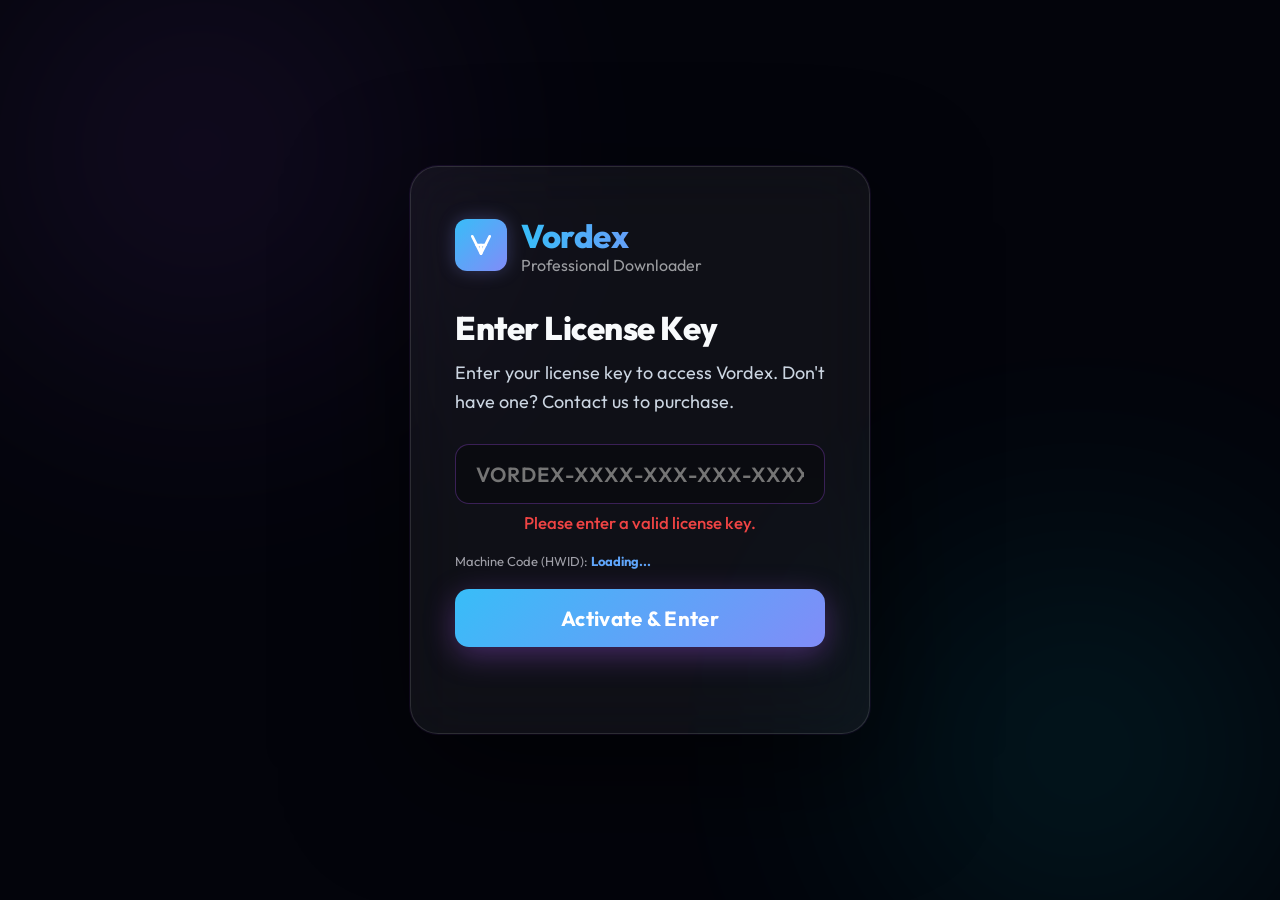
==== index.html @ fc2b82c4 "feat: NexLoad v4.5 Cloud Hosting, Telegram Bot & EXE Architecture" ====
<!DOCTYPE html>
<html lang="en">

<head>
  <meta charset="UTF-8" />
  <meta name="viewport" content="width=device-width, initial-scale=1.0" />
  <title>Vordex — High Quality Video Downloader</title>
  <meta name="description"
    content="Vordex: Professional video downloader. YouTube, TikTok, Facebook, Instagram, Pinterest and more." />
  <link rel="preconnect" href="https://fonts.googleapis.com" />
  <link rel="preconnect" href="https://fonts.googleapis.com" />
  <link rel="preconnect" href="https://fonts.gstatic.com" crossorigin />
  <link href="https://fonts.googleapis.com/css2?family=Kantumruy+Pro:wght@300;400;500;600;700&family=Outfit:wght@300;400;500;600;700;800;900&display=swap" rel="stylesheet" />
  <link rel="stylesheet" href="style.css" />
</head>

<body>
  <!-- ====== LICENSE LOGIN OVERLAY ====== -->
  <div id="loginOverlay" class="login-overlay">
    <div class="aurora-bg" style="position:fixed">
      <div class="aurora-blob aurora-blob-1"></div>
      <div class="aurora-blob aurora-blob-2"></div>
    </div>
    <div class="login-box">
      <div class="login-logo">
        <div class="brand-icon" style="width:52px;height:52px;font-size:1.4rem">
          <svg width="26" height="26" viewBox="0 0 24 24" fill="none" stroke="currentColor" stroke-width="2.5"
            stroke-linecap="round" stroke-linejoin="round">
            <polyline points="4 4 12 20 20 4" />
            <polyline points="12 20 12 12" />
            <line x1="8" y1="12" x2="16" y2="12" />
          </svg>
        </div>
        <div>
          <div class="brand-name" style="font-size:1.6rem">Vordex</div>
          <div style="font-size:0.78rem;opacity:.6;margin-top:-2px">Professional Downloader</div>
        </div>
      </div>
      <h2 class="login-title">Enter License Key</h2>
      <p class="login-sub">Enter your license key to access Vordex. Don't have one? Contact us to purchase.</p>
      <div class="login-input-wrap">
        <input type="text" id="licenseKeyInput" class="login-key-input"
          placeholder="VORDEX-XXXX-XXX-XXX-XXXX"
          maxlength="40"
          oninput="this.value = this.value.toUpperCase()" />
        <div class="login-error" id="loginError"></div>
      </div>
      
      <div style="margin-bottom: 20px; font-size: 13px; color: #a1a1aa;">
        Machine Code (HWID): <strong id="hwidDisplay" style="color: #60a5fa; user-select: text;">Loading...</strong>
      </div>
      
      <button class="login-btn" id="loginBtn" onclick="submitLicense()">Activate &amp; Enter</button>
      <div class="login-footer">
        <span id="loginStatus"></span>
      </div>
    </div>
  </div>

  <!-- ====== AUTO-DETECT URL BAR (floating) ====== -->
  <div class="autodetect-bar" id="autoDetectBar" style="display:none">
    <svg width="16" height="16" viewBox="0 0 24 24" fill="none" stroke="currentColor" stroke-width="2"
      stroke-linecap="round" stroke-linejoin="round">
      <path d="M10 13a5 5 0 0 0 7.54.54l3-3a5 5 0 0 0-7.07-7.07l-1.72 1.71" />
      <path d="M14 11a5 5 0 0 0-7.54-.54l-3 3a5 5 0 0 0 7.07 7.07l1.71-1.71" />
    </svg>
    <input type="text" id="autoDetectInput" class="autodetect-input"
      placeholder="Paste any URL here — auto-detects platform..."
      oninput="autoDetectPlatform(this.value)" />
    <button class="autodetect-go" id="autoDetectGo" onclick="goAutoDetect()">Go ➜</button>
  </div>

  <!-- ====== QUEUE PANEL ====== -->
  <div class="queue-panel" id="queuePanel">
    <div class="queue-panel-header">
      <span>⚡ Download Queue</span>
      <div style="display:flex;gap:8px;align-items:center">
        <span class="queue-badge" id="queueBadge">0</span>
        <button class="queue-close-btn" onclick="toggleQueuePanel()">✕</button>
      </div>
    </div>
    <div class="queue-list" id="queueList">
      <div class="queue-empty">No active downloads</div>
    </div>
  </div>

  <!-- Aurora Background -->
  <div class="aurora-bg">
    <div class="aurora-blob aurora-blob-1"></div>
    <div class="aurora-blob aurora-blob-2"></div>
    <div class="aurora-blob aurora-blob-3"></div>
    <div class="aurora-blob aurora-blob-4"></div>
  </div>

  <!-- Top Navbar -->
  <nav class="navbar" id="navbar">
    <div class="nav-brand">
      <div class="brand-icon">
        <svg width="22" height="22" viewBox="0 0 24 24" fill="none" stroke="currentColor" stroke-width="2.5"
          stroke-linecap="round" stroke-linejoin="round">
          <polyline points="4 4 12 20 20 4" />
          <polyline points="12 20 12 12" />
          <line x1="8" y1="12" x2="16" y2="12" />
        </svg>
      </div>
      <span class="brand-name">Vordex</span>
      <span class="brand-badge">v2.0</span>
    </div>

    <div class="nav-tabs" id="navTabs">
      <button class="nav-tab active" data-page="home" id="tab-home">
        <svg width="16" height="16" viewBox="0 0 24 24" fill="none" stroke="currentColor" stroke-width="2"
          stroke-linecap="round" stroke-linejoin="round">
          <path d="m3 9 9-7 9 7v11a2 2 0 0 1-2 2H5a2 2 0 0 1-2-2z" />
          <polyline points="9 22 9 12 15 12 15 22" />
        </svg>
        Home
      </button>
      <button class="nav-tab" data-page="youtube" id="tab-youtube">
        <svg width="16" height="16" viewBox="0 0 24 24" fill="none" stroke="currentColor" stroke-width="2"
          stroke-linecap="round" stroke-linejoin="round">
          <path
            d="M22.54 6.42a2.78 2.78 0 0 0-1.95-1.96C18.88 4 12 4 12 4s-6.88 0-8.59.46a2.78 2.78 0 0 0-1.95 1.96A29 29 0 0 0 1 12a29 29 0 0 0 .46 5.58A2.78 2.78 0 0 0 3.41 19.6C5.12 20 12 20 12 20s6.88 0 8.59-.46a2.78 2.78 0 0 0 1.95-1.95A29 29 0 0 0 23 12a29 29 0 0 0-.46-5.58z" />
          <polygon points="9.75 15.02 15.5 12 9.75 8.98 9.75 15.02" />
        </svg>
        YouTube
      </button>
      <button class="nav-tab" data-page="tiktok" id="tab-tiktok">
        <svg width="16" height="16" viewBox="0 0 24 24" fill="none" stroke="currentColor" stroke-width="2"
          stroke-linecap="round" stroke-linejoin="round">
          <path d="M9 12a4 4 0 1 0 4 4V4a5 5 0 0 0 5 5" />
        </svg>
        TikTok
      </button>
      <button class="nav-tab" data-page="facebook" id="tab-facebook">
        <svg width="16" height="16" viewBox="0 0 24 24" fill="none" stroke="currentColor" stroke-width="2"
          stroke-linecap="round" stroke-linejoin="round">
          <path d="M18 2h-3a5 5 0 0 0-5 5v3H7v4h3v8h4v-8h3l1-4h-4V7a1 1 0 0 1 1-1h3z" />
        </svg>
        Facebook
      </button>
      <button class="nav-tab" data-page="instagram" id="tab-instagram">
        <svg width="16" height="16" viewBox="0 0 24 24" fill="none" stroke="currentColor" stroke-width="2"
          stroke-linecap="round" stroke-linejoin="round">
          <rect x="2" y="2" width="20" height="20" rx="5" ry="5" />
          <path d="M16 11.37A4 4 0 1 1 12.63 8 4 4 0 0 1 16 11.37z" />
          <line x1="17.5" y1="6.5" x2="17.51" y2="6.5" />
        </svg>
        Instagram
      </button>
      <button class="nav-tab" data-page="pinterest" id="tab-pinterest">
        <svg width="16" height="16" viewBox="0 0 24 24" fill="none" stroke="currentColor" stroke-width="2"
          stroke-linecap="round" stroke-linejoin="round">
          <path
            d="M12 2C6.477 2 2 6.477 2 12c0 4.236 2.636 7.855 6.356 9.312-.088-.791-.167-2.005.035-2.868.181-.78 1.172-4.97 1.172-4.97s-.299-.598-.299-1.482c0-1.388.806-2.428 1.808-2.428.852 0 1.265.64 1.265 1.408 0 .858-.546 2.14-.828 3.33-.236.995.499 1.806 1.476 1.806 1.772 0 3.137-1.868 3.137-4.565 0-2.387-1.715-4.057-4.163-4.057-2.838 0-4.501 2.128-4.501 4.33 0 .857.33 1.776.742 2.279a.3.3 0 0 1 .069.285c-.076.314-.244.995-.277 1.134-.044.183-.145.222-.334.134-1.249-.581-2.03-2.407-2.03-3.874 0-3.154 2.292-6.052 6.608-6.052 3.469 0 6.165 2.473 6.165 5.776 0 3.447-2.173 6.22-5.19 6.22-1.013 0-1.967-.527-2.292-1.148l-.623 2.378c-.226.869-.835 1.958-1.244 2.621.937.29 1.931.446 2.962.446C17.523 22 22 17.523 22 12S17.523 2 12 2z" />
        </svg>
        Pinterest
      </button>
      <button class="nav-tab" data-page="pexels" id="tab-pexels">
        <svg width="16" height="16" viewBox="0 0 24 24" fill="none" stroke="currentColor" stroke-width="2"
          stroke-linecap="round" stroke-linejoin="round">
          <circle cx="12" cy="12" r="10" />
          <path d="M12 2a14.5 14.5 0 0 0 0 20 14.5 14.5 0 0 0 0-20" />
          <path d="M2 12h20" />
        </svg>
        Pexels
      </button>
      <button class="nav-tab" data-page="stats" id="tab-stats">
        <svg width="16" height="16" viewBox="0 0 24 24" fill="none" stroke="currentColor" stroke-width="2"
          stroke-linecap="round" stroke-linejoin="round">
          <line x1="18" y1="20" x2="18" y2="10"/>
          <line x1="12" y1="20" x2="12" y2="4"/>
          <line x1="6" y1="20" x2="6" y2="14"/>
          <line x1="2" y1="20" x2="22" y2="20"/>
        </svg>
        Stats
      </button>
      <button class="nav-tab" data-page="settings" id="tab-settings">
        <svg width="16" height="16" viewBox="0 0 24 24" fill="none" stroke="currentColor" stroke-width="2"
          stroke-linecap="round" stroke-linejoin="round">
          <circle cx="12" cy="12" r="3" />
          <path
            d="M19.4 15a1.65 1.65 0 0 0 .33 1.82l.06.06a2 2 0 0 1-2.83 2.83l-.06-.06a1.65 1.65 0 0 0-1.82-.33 1.65 1.65 0 0 0-1 1.51V21a2 2 0 0 1-4 0v-.09A1.65 1.65 0 0 0 9 19.4a1.65 1.65 0 0 0-1.82.33l-.06.06a2 2 0 0 1-2.83-2.83l.06-.06A1.65 1.65 0 0 0 4.68 15a1.65 1.65 0 0 0-1.51-1H3a2 2 0 0 1 0-4h.09A1.65 1.65 0 0 0 4.6 9a1.65 1.65 0 0 0-.33-1.82l-.06-.06a2 2 0 0 1 2.83-2.83l.06.06A1.65 1.65 0 0 0 9 4.68a1.65 1.65 0 0 0 1-1.51V3a2 2 0 0 1 4 0v.09a1.65 1.65 0 0 0 1 1.51 1.65 1.65 0 0 0 1.82-.33l.06-.06a2 2 0 0 1 2.83 2.83l-.06.06A1.65 1.65 0 0 0 19.4 9a1.65 1.65 0 0 0 1.51 1H21a2 2 0 0 1 0 4h-.09a1.65 1.65 0 0 0-1.51 1z" />
        </svg>
        Settings
      </button>
      <button class="nav-tab" onclick="window.open('http://127.0.0.1:5050', '_blank')" title="Open Admin Panel">
        <svg width="16" height="16" viewBox="0 0 24 24" fill="none" stroke="currentColor" stroke-width="2"
          stroke-linecap="round" stroke-linejoin="round">
          <rect x="3" y="11" width="18" height="11" rx="2" ry="2" />
          <path d="M7 11V7a5 5 0 0 1 10 0v4" />
        </svg>
        Admin Panel
      </button>
    </div>


    <div class="nav-right">
      <button class="theme-toggle-btn" id="themeToggleBtn" onclick="toggleTheme()" title="Toggle theme">
        <span id="themeIcon">☀️</span>
      </button>
      <span class="server-badge server-offline" id="serverBadge">⚠️ Server Offline</span>
      <div class="history-btn" id="historyBtn" title="Download History">
        <svg width="18" height="18" viewBox="0 0 24 24" fill="none" stroke="currentColor" stroke-width="2"
          stroke-linecap="round" stroke-linejoin="round">
          <polyline points="1 4 1 10 7 10" />
          <path d="M3.51 15a9 9 0 1 0 .49-4.95" />
        </svg>
        <span class="history-count" id="historyCount">0</span>
      </div>
      <div class="queue-btn" id="queueToggleBtn" onclick="toggleQueuePanel()" title="Download Queue">
        <svg width="18" height="18" viewBox="0 0 24 24" fill="none" stroke="currentColor" stroke-width="2"
          stroke-linecap="round" stroke-linejoin="round">
          <line x1="8" y1="6" x2="21" y2="6"/>
          <line x1="8" y1="12" x2="21" y2="12"/>
          <line x1="8" y1="18" x2="21" y2="18"/>
          <line x1="3" y1="6" x2="3.01" y2="6"/>
          <line x1="3" y1="12" x2="3.01" y2="12"/>
          <line x1="3" y1="18" x2="3.01" y2="18"/>
        </svg>
        <span class="queue-count" id="navQueueBadge">0</span>
      </div>
    </div>
  </nav>

  <!-- Main Content -->
  <main class="main-content">

    <!-- =================== HOME PAGE =================== -->
    <section class="page active" id="page-home">
      <div class="page-header">
        <div class="page-title-group">
          <h1 class="hero-title">
            Download Anything,<br />
            <span class="gradient-text">Anywhere.</span>
          </h1>
          <p class="hero-subtitle">Ultra HD quality, lightning fast. Choose your platform and paste the link.</p>
        </div>
        <div class="hero-badge-row">
          <span class="hero-badge">⚡ Up to 8K UHD</span>
          <span class="hero-badge">🎵 Audio Extract</span>
          <span class="hero-badge">🚀 Fast Download</span>
          <span class="hero-badge">🔒 No Watermark</span>
        </div>
      </div>

      <div class="platform-grid" id="platformGrid">
        <div class="platform-card" data-target="youtube">
          <div class="platform-card-glow yt-glow"></div>
          <div class="platform-card-icon yt-icon">
            <svg width="36" height="36" viewBox="0 0 24 24" fill="none" stroke="currentColor" stroke-width="1.8"
              stroke-linecap="round" stroke-linejoin="round">
              <path
                d="M22.54 6.42a2.78 2.78 0 0 0-1.95-1.96C18.88 4 12 4 12 4s-6.88 0-8.59.46a2.78 2.78 0 0 0-1.95 1.96A29 29 0 0 0 1 12a29 29 0 0 0 .46 5.58A2.78 2.78 0 0 0 3.41 19.6C5.12 20 12 20 12 20s6.88 0 8.59-.46a2.78 2.78 0 0 0 1.95-1.95A29 29 0 0 0 23 12a29 29 0 0 0-.46-5.58z" />
              <polygon points="9.75 15.02 15.5 12 9.75 8.98 9.75 15.02" />
            </svg>
          </div>
          <div class="platform-card-info">
            <h3>YouTube</h3>
            <p>4K UHD · 1080p · MP3</p>
          </div>
          <div class="platform-card-arrow">
            <svg width="18" height="18" viewBox="0 0 24 24" fill="none" stroke="currentColor" stroke-width="2.5"
              stroke-linecap="round" stroke-linejoin="round">
              <line x1="5" y1="12" x2="19" y2="12" />
              <polyline points="12 5 19 12 12 19" />
            </svg>
          </div>
        </div>

        <div class="platform-card" data-target="tiktok">
          <div class="platform-card-glow tt-glow"></div>
          <div class="platform-card-icon tt-icon">
            <svg width="36" height="36" viewBox="0 0 24 24" fill="none" stroke="currentColor" stroke-width="1.8"
              stroke-linecap="round" stroke-linejoin="round">
              <path d="M9 12a4 4 0 1 0 4 4V4a5 5 0 0 0 5 5" />
            </svg>
          </div>
          <div class="platform-card-info">
            <h3>TikTok</h3>
            <p>No Watermark · Audio</p>
          </div>
          <div class="platform-card-arrow">
            <svg width="18" height="18" viewBox="0 0 24 24" fill="none" stroke="currentColor" stroke-width="2.5"
              stroke-linecap="round" stroke-linejoin="round">
              <line x1="5" y1="12" x2="19" y2="12" />
              <polyline points="12 5 19 12 12 19" />
            </svg>
          </div>
        </div>

        <div class="platform-card" data-target="facebook">
          <div class="platform-card-glow fb-glow"></div>
          <div class="platform-card-icon fb-icon">
            <svg width="36" height="36" viewBox="0 0 24 24" fill="none" stroke="currentColor" stroke-width="1.8"
              stroke-linecap="round" stroke-linejoin="round">
              <path d="M18 2h-3a5 5 0 0 0-5 5v3H7v4h3v8h4v-8h3l1-4h-4V7a1 1 0 0 1 1-1h3z" />
            </svg>
          </div>
          <div class="platform-card-info">
            <h3>Facebook</h3>
            <p>HD · SD · Reels</p>
          </div>
          <div class="platform-card-arrow">
            <svg width="18" height="18" viewBox="0 0 24 24" fill="none" stroke="currentColor" stroke-width="2.5"
              stroke-linecap="round" stroke-linejoin="round">
              <line x1="5" y1="12" x2="19" y2="12" />
              <polyline points="12 5 19 12 12 19" />
            </svg>
          </div>
        </div>

        <div class="platform-card" data-target="instagram">
          <div class="platform-card-glow ig-glow"></div>
          <div class="platform-card-icon ig-icon">
            <svg width="36" height="36" viewBox="0 0 24 24" fill="none" stroke="currentColor" stroke-width="1.8"
              stroke-linecap="round" stroke-linejoin="round">
              <rect x="2" y="2" width="20" height="20" rx="5" ry="5" />
              <path d="M16 11.37A4 4 0 1 1 12.63 8 4 4 0 0 1 16 11.37z" />
              <line x1="17.5" y1="6.5" x2="17.51" y2="6.5" />
            </svg>
          </div>
          <div class="platform-card-info">
            <h3>Instagram</h3>
            <p>Reels · Stories · Posts</p>
          </div>
          <div class="platform-card-arrow">
            <svg width="18" height="18" viewBox="0 0 24 24" fill="none" stroke="currentColor" stroke-width="2.5"
              stroke-linecap="round" stroke-linejoin="round">
              <line x1="5" y1="12" x2="19" y2="12" />
              <polyline points="12 5 19 12 12 19" />
            </svg>
          </div>
        </div>

        <div class="platform-card" data-target="pinterest">
          <div class="platform-card-glow pi-glow"></div>
          <div class="platform-card-icon pi-icon">
            <svg width="36" height="36" viewBox="0 0 24 24" fill="none" stroke="currentColor" stroke-width="1.8"
              stroke-linecap="round" stroke-linejoin="round">
              <path
                d="M12 2C6.477 2 2 6.477 2 12c0 4.236 2.636 7.855 6.356 9.312-.088-.791-.167-2.005.035-2.868.181-.78 1.172-4.97 1.172-4.97s-.299-.598-.299-1.482c0-1.388.806-2.428 1.808-2.428.852 0 1.265.64 1.265 1.408 0 .858-.546 2.14-.828 3.33-.236.995.499 1.806 1.476 1.806 1.772 0 3.137-1.868 3.137-4.565 0-2.387-1.715-4.057-4.163-4.057-2.838 0-4.501 2.128-4.501 4.33 0 .857.33 1.776.742 2.279a.3.3 0 0 1 .069.285c-.076.314-.244.995-.277 1.134-.044.183-.145.222-.334.134-1.249-.581-2.03-2.407-2.03-3.874 0-3.154 2.292-6.052 6.608-6.052 3.469 0 6.165 2.473 6.165 5.776 0 3.447-2.173 6.22-5.19 6.22-1.013 0-1.967-.527-2.292-1.148l-.623 2.378c-.226.869-.835 1.958-1.244 2.621.937.29 1.931.446 2.962.446C17.523 22 22 17.523 22 12S17.523 2 12 2z" />
            </svg>
          </div>
          <div class="platform-card-info">
            <h3>Pinterest</h3>
            <p>Images · Videos · Boards</p>
          </div>
          <div class="platform-card-arrow">
            <svg width="18" height="18" viewBox="0 0 24 24" fill="none" stroke="currentColor" stroke-width="2.5"
              stroke-linecap="round" stroke-linejoin="round">
              <line x1="5" y1="12" x2="19" y2="12" />
              <polyline points="12 5 19 12 12 19" />
            </svg>
          </div>
        </div>

        <div class="platform-card" data-target="pexels">
          <div class="platform-card-glow px-glow" style="background: radial-gradient(circle at center, rgba(5,160,129,0.3) 0%, transparent 70%);"></div>
          <div class="platform-card-icon px-icon" style="background:rgba(5, 160, 129, 0.1); border-color:#05a081; color:#05a081;">
            <svg width="36" height="36" viewBox="0 0 24 24" fill="none" stroke="currentColor" stroke-width="1.8" stroke-linecap="round" stroke-linejoin="round"><path d="M21 16V8a2 2 0 0 0-1-1.73l-7-4a2 2 0 0 0-2 0l-7 4A2 2 0 0 0 3 8v8a2 2 0 0 0 1 1.73l7 4a2 2 0 0 0 2 0l7-4A2 2 0 0 0 21 16z"></path><circle cx="12" cy="12" r="4"></circle></svg>
          </div>
          <div class="platform-card-info">
            <h3>Pexels</h3>
            <p>100% Original Photos</p>
          </div>
          <div class="platform-card-arrow">
            <svg width="18" height="18" viewBox="0 0 24 24" fill="none" stroke="currentColor" stroke-width="2.5" stroke-linecap="round" stroke-linejoin="round"><line x1="5" y1="12" x2="19" y2="12" /><polyline points="12 5 19 12 12 19" /></svg>
          </div>
        </div>

        <div class="platform-card card-twitter" data-target="universal">
          <div class="platform-card-glow tw-glow"></div>
          <div class="platform-card-icon tw-icon">
            <svg width="36" height="36" viewBox="0 0 24 24" fill="none" stroke="currentColor" stroke-width="1.8"
              stroke-linecap="round" stroke-linejoin="round">
              <path d="M4 4l16 16M4 20L20 4" />
            </svg>
          </div>
          <div class="platform-card-info">
            <h3>Twitter / X</h3>
            <p>Videos · GIFs</p>
          </div>
          <div class="platform-card-arrow">
            <svg width="18" height="18" viewBox="0 0 24 24" fill="none" stroke="currentColor" stroke-width="2.5"
              stroke-linecap="round" stroke-linejoin="round">
              <line x1="5" y1="12" x2="19" y2="12" />
              <polyline points="12 5 19 12 12 19" />
            </svg>
          </div>
        </div>

        <!-- Universal / Any Website -->
        <div class="platform-card" data-target="universal" style="border-color:rgba(168,85,247,0.25)">
          <div class="platform-card-glow"
            style="background:radial-gradient(circle,rgba(168,85,247,0.18) 0%,transparent 70%)"></div>
          <div class="platform-card-icon" style="background:rgba(168,85,247,0.15);border-color:rgba(168,85,247,0.3)">
            <svg width="36" height="36" viewBox="0 0 24 24" fill="none" stroke="#a855f7" stroke-width="1.8"
              stroke-linecap="round" stroke-linejoin="round">
              <circle cx="12" cy="12" r="10" />
              <line x1="2" y1="12" x2="22" y2="12" />
              <path d="M12 2a15.3 15.3 0 0 1 4 10 15.3 15.3 0 0 1-4 10 15.3 15.3 0 0 1-4-10 15.3 15.3 0 0 1 4-10z" />
            </svg>
          </div>
          <div class="platform-card-info">
            <h3>Universal 🌐</h3>
            <p>Any Site · 1000+ Platforms</p>
          </div>
          <div class="platform-card-arrow">
            <svg width="18" height="18" viewBox="0 0 24 24" fill="none" stroke="currentColor" stroke-width="2.5"
              stroke-linecap="round" stroke-linejoin="round">
              <line x1="5" y1="12" x2="19" y2="12" />
              <polyline points="12 5 19 12 12 19" />
            </svg>
          </div>
        </div>
      </div>

      <!-- Recent Downloads -->
      <div class="recent-section">
        <div class="section-header">
          <h2 class="section-title">Recent Downloads</h2>
          <button class="clear-btn" id="clearHistoryBtn">Clear All</button>
        </div>
        <div class="recent-list" id="recentList">
          <div class="empty-state" id="emptyHistory">
            <div class="empty-icon">
              <svg width="40" height="40" viewBox="0 0 24 24" fill="none" stroke="currentColor" stroke-width="1.5"
                stroke-linecap="round" stroke-linejoin="round">
                <path d="M14 2H6a2 2 0 0 0-2 2v16a2 2 0 0 0 2 2h12a2 2 0 0 0 2-2V8z" />
                <polyline points="14 2 14 8 20 8" />
                <line x1="16" y1="13" x2="8" y2="13" />
                <line x1="16" y1="17" x2="8" y2="17" />
                <polyline points="10 9 9 9 8 9" />
              </svg>
            </div>
            <p>No downloads yet. Start by choosing a platform above.</p>
          </div>
        </div>
      </div>
    </section>

    <!-- =================== YOUTUBE PAGE =================== -->
    <section class="page" id="page-youtube">
      <div class="downloader-page">
        <div class="page-platform-header yt-header">
          <div class="platform-header-icon yt-icon">
            <svg width="28" height="28" viewBox="0 0 24 24" fill="none" stroke="currentColor" stroke-width="2"
              stroke-linecap="round" stroke-linejoin="round">
              <path
                d="M22.54 6.42a2.78 2.78 0 0 0-1.95-1.96C18.88 4 12 4 12 4s-6.88 0-8.59.46a2.78 2.78 0 0 0-1.95 1.96A29 29 0 0 0 1 12a29 29 0 0 0 .46 5.58A2.78 2.78 0 0 0 3.41 19.6C5.12 20 12 20 12 20s6.88 0 8.59-.46a2.78 2.78 0 0 0 1.95-1.95A29 29 0 0 0 23 12a29 29 0 0 0-.46-5.58z" />
              <polygon points="9.75 15.02 15.5 12 9.75 8.98 9.75 15.02" />
            </svg>
          </div>
          <div>
            <h2 class="platform-page-title">YouTube Downloader</h2>
            <p class="platform-page-sub">Download videos up to 8K UHD or extract audio</p>
          </div>
        </div>

        <div class="url-input-card">
          <label class="input-label">Video URL</label>
          <div class="url-input-row">
            <div class="url-input-wrap">
              <span class="url-prefix-icon">
                <svg width="18" height="18" viewBox="0 0 24 24" fill="none" stroke="currentColor" stroke-width="2"
                  stroke-linecap="round" stroke-linejoin="round">
                  <path d="M10 13a5 5 0 0 0 7.54.54l3-3a5 5 0 0 0-7.07-7.07l-1.72 1.71" />
                  <path d="M14 11a5 5 0 0 0-7.54-.54l-3 3a5 5 0 0 0 7.07 7.07l1.71-1.71" />
                </svg>
              </span>
              <input type="text" class="url-input" id="yt-url" placeholder="https://www.youtube.com/watch?v=..." />
              <button class="paste-btn" onclick="pasteUrl('yt-url')" title="Paste from clipboard">
                <svg width="16" height="16" viewBox="0 0 24 24" fill="none" stroke="currentColor" stroke-width="2"
                  stroke-linecap="round" stroke-linejoin="round">
                  <path d="M16 4h2a2 2 0 0 1 2 2v14a2 2 0 0 1-2 2H6a2 2 0 0 1-2-2V6a2 2 0 0 1 2-2h2" />
                  <rect x="8" y="2" width="8" height="4" rx="1" ry="1" />
                </svg>
                Paste
              </button>
            </div>
            <button class="analyze-btn" id="yt-analyze-btn" onclick="analyzeUrl('youtube')">
              <svg width="18" height="18" viewBox="0 0 24 24" fill="none" stroke="currentColor" stroke-width="2"
                stroke-linecap="round" stroke-linejoin="round">
                <circle cx="11" cy="11" r="8" />
                <line x1="21" y1="21" x2="16.65" y2="16.65" />
              </svg>
              Analyze
            </button>
          </div>

          <p class="input-hint">💡 Quality options appear after Analyze</p>
        </div>

        <div class="result-area" id="yt-result"></div>

        <!-- Batch Mode -->
        <div class="batch-mode-section" id="yt-batch-section">
          <button class="batch-toggle-btn" onclick="toggleBatch('yt')">
            <svg width="16" height="16" viewBox="0 0 24 24" fill="none" stroke="currentColor" stroke-width="2"
              stroke-linecap="round" stroke-linejoin="round">
              <line x1="12" y1="5" x2="12" y2="19"/><line x1="5" y1="12" x2="19" y2="12"/>
            </svg>
            Batch Mode — Download Multiple YouTube Videos
          </button>
          <div class="batch-expand" id="yt-batch-expand" style="display:none">
            <div class="batch-url-list" id="yt-batch-list">
              <div class="batch-url-item">
                <span class="batch-url-num">#1</span>
                <input type="text" class="url-input batch-url-input" placeholder="https://www.youtube.com/watch?v=..." />
                <button class="batch-remove-btn" onclick="removeBatchUrl(this)" title="Remove">&times;</button>
              </div>
            </div>
            <button class="batch-add-btn" onclick="addBatchUrl('yt','https://www.youtube.com/watch?v=...')">
              <svg width="14" height="14" viewBox="0 0 24 24" fill="none" stroke="currentColor" stroke-width="2.5"
                stroke-linecap="round" stroke-linejoin="round">
                <line x1="12" y1="5" x2="12" y2="19"/><line x1="5" y1="12" x2="19" y2="12"/>
              </svg>
              Add Another URL
            </button>
            <p class="input-hint">&#9888;&#65039; Only YouTube URLs accepted here</p>
            <div class="batch-action-row">
              <button class="batch-clear-btn" onclick="clearPlatformBatch('yt')">Clear All</button>
              <button class="batch-dl-btn" onclick="startPlatformBatch('yt')">
                <svg width="18" height="18" viewBox="0 0 24 24" fill="none" stroke="currentColor" stroke-width="2"
                  stroke-linecap="round" stroke-linejoin="round"><polyline points="8 17 12 21 16 17"/>
                  <line x1="12" y1="21" x2="12" y2="9"/>
                  <path d="M20.88 18.09A5 5 0 0 0 18 9h-1.26A8 8 0 1 0 3 16.29"/></svg>
                Download All (YouTube)
              </button>
            </div>
            <div class="batch-queue" id="yt-batch-queue"></div>
          </div>
        </div>


      </div>
    </section>

    <!-- =================== TIKTOK PAGE =================== -->
    <section class="page" id="page-tiktok">
      <div class="downloader-page">
        <div class="page-platform-header tt-header">
          <div class="platform-header-icon tt-icon">
            <svg width="28" height="28" viewBox="0 0 24 24" fill="none" stroke="currentColor" stroke-width="2"
              stroke-linecap="round" stroke-linejoin="round">
              <path d="M9 12a4 4 0 1 0 4 4V4a5 5 0 0 0 5 5" />
            </svg>
          </div>
          <div>
            <h2 class="platform-page-title">TikTok Downloader</h2>
            <p class="platform-page-sub">Download without watermark or extract audio</p>
          </div>
        </div>

        <div class="url-input-card">
          <label class="input-label">Video URL</label>
          <div class="url-input-row">
            <div class="url-input-wrap">
              <span class="url-prefix-icon">
                <svg width="18" height="18" viewBox="0 0 24 24" fill="none" stroke="currentColor" stroke-width="2"
                  stroke-linecap="round" stroke-linejoin="round">
                  <path d="M10 13a5 5 0 0 0 7.54.54l3-3a5 5 0 0 0-7.07-7.07l-1.72 1.71" />
                  <path d="M14 11a5 5 0 0 0-7.54-.54l-3 3a5 5 0 0 0 7.07 7.07l1.71-1.71" />
                </svg>
              </span>
              <input type="text" class="url-input" id="tt-url" placeholder="https://www.tiktok.com/@user/video/..." />
              <button class="paste-btn" onclick="pasteUrl('tt-url')" title="Paste from clipboard">
                <svg width="16" height="16" viewBox="0 0 24 24" fill="none" stroke="currentColor" stroke-width="2"
                  stroke-linecap="round" stroke-linejoin="round">
                  <path d="M16 4h2a2 2 0 0 1 2 2v14a2 2 0 0 1-2 2H6a2 2 0 0 1-2-2V6a2 2 0 0 1 2-2h2" />
                  <rect x="8" y="2" width="8" height="4" rx="1" ry="1" />
                </svg>
                Paste
              </button>
            </div>
            <button class="analyze-btn" id="tt-analyze-btn" onclick="analyzeUrl('tiktok')">
              <svg width="18" height="18" viewBox="0 0 24 24" fill="none" stroke="currentColor" stroke-width="2"
                stroke-linecap="round" stroke-linejoin="round">
                <circle cx="11" cy="11" r="8" />
                <line x1="21" y1="21" x2="16.65" y2="16.65" />
              </svg>
              Analyze
            </button>
          </div>

          <p class="input-hint">💡 Quality options appear after Analyze</p>
        </div>

        <div class="result-area" id="tt-result"></div>

        <!-- Batch Mode -->
        <div class="batch-mode-section" id="tt-batch-section">
          <button class="batch-toggle-btn" onclick="toggleBatch('tt')">
            <svg width="16" height="16" viewBox="0 0 24 24" fill="none" stroke="currentColor" stroke-width="2"
              stroke-linecap="round" stroke-linejoin="round">
              <line x1="12" y1="5" x2="12" y2="19"/><line x1="5" y1="12" x2="19" y2="12"/>
            </svg>
            Batch Mode — Download Multiple TikTok Videos
          </button>
          <div class="batch-expand" id="tt-batch-expand" style="display:none">
            <div class="batch-url-list" id="tt-batch-list">
              <div class="batch-url-item">
                <span class="batch-url-num">#1</span>
                <input type="text" class="url-input batch-url-input" placeholder="https://www.tiktok.com/@user/video/..." />
                <button class="batch-remove-btn" onclick="removeBatchUrl(this)" title="Remove">&times;</button>
              </div>
            </div>
            <button class="batch-add-btn" onclick="addBatchUrl('tt','https://www.tiktok.com/@user/video/...')">
              <svg width="14" height="14" viewBox="0 0 24 24" fill="none" stroke="currentColor" stroke-width="2.5"
                stroke-linecap="round" stroke-linejoin="round">
                <line x1="12" y1="5" x2="12" y2="19"/><line x1="5" y1="12" x2="19" y2="12"/>
              </svg>
              Add Another URL
            </button>
            <p class="input-hint">&#9888;&#65039; Only TikTok URLs accepted here</p>
            <div class="batch-action-row">
              <button class="batch-clear-btn" onclick="clearPlatformBatch('tt')">Clear All</button>
              <button class="batch-dl-btn" onclick="startPlatformBatch('tt')">
                <svg width="18" height="18" viewBox="0 0 24 24" fill="none" stroke="currentColor" stroke-width="2"
                  stroke-linecap="round" stroke-linejoin="round"><polyline points="8 17 12 21 16 17"/>
                  <line x1="12" y1="21" x2="12" y2="9"/>
                  <path d="M20.88 18.09A5 5 0 0 0 18 9h-1.26A8 8 0 1 0 3 16.29"/></svg>
                Download All (TikTok)
              </button>
            </div>
            <div class="batch-queue" id="tt-batch-queue"></div>
          </div>
        </div>


      </div>
    </section>

    <!-- =================== FACEBOOK PAGE =================== -->
    <section class="page" id="page-facebook">
      <div class="downloader-page">
        <div class="page-platform-header fb-header">
          <div class="platform-header-icon fb-icon">
            <svg width="28" height="28" viewBox="0 0 24 24" fill="none" stroke="currentColor" stroke-width="2"
              stroke-linecap="round" stroke-linejoin="round">
              <path d="M18 2h-3a5 5 0 0 0-5 5v3H7v4h3v8h4v-8h3l1-4h-4V7a1 1 0 0 1 1-1h3z" />
            </svg>
          </div>
          <div>
            <h2 class="platform-page-title">Facebook Downloader</h2>
            <p class="platform-page-sub">Download videos and reels in HD quality</p>
          </div>
        </div>

        <div class="url-input-card">
          <label class="input-label">Video URL</label>
          <div class="url-input-row">
            <div class="url-input-wrap">
              <span class="url-prefix-icon">
                <svg width="18" height="18" viewBox="0 0 24 24" fill="none" stroke="currentColor" stroke-width="2"
                  stroke-linecap="round" stroke-linejoin="round">
                  <path d="M10 13a5 5 0 0 0 7.54.54l3-3a5 5 0 0 0-7.07-7.07l-1.72 1.71" />
                  <path d="M14 11a5 5 0 0 0-7.54-.54l-3 3a5 5 0 0 0 7.07 7.07l1.71-1.71" />
                </svg>
              </span>
              <input type="text" class="url-input" id="fb-url" placeholder="https://www.facebook.com/watch?v=..." />
              <button class="paste-btn" onclick="pasteUrl('fb-url')" title="Paste from clipboard">
                <svg width="16" height="16" viewBox="0 0 24 24" fill="none" stroke="currentColor" stroke-width="2"
                  stroke-linecap="round" stroke-linejoin="round">
                  <path d="M16 4h2a2 2 0 0 1 2 2v14a2 2 0 0 1-2 2H6a2 2 0 0 1-2-2V6a2 2 0 0 1 2-2h2" />
                  <rect x="8" y="2" width="8" height="4" rx="1" ry="1" />
                </svg>
                Paste
              </button>
            </div>
            <button class="analyze-btn" id="fb-analyze-btn" onclick="analyzeUrl('facebook')">
              <svg width="18" height="18" viewBox="0 0 24 24" fill="none" stroke="currentColor" stroke-width="2"
                stroke-linecap="round" stroke-linejoin="round">
                <circle cx="11" cy="11" r="8" />
                <line x1="21" y1="21" x2="16.65" y2="16.65" />
              </svg>
              Analyze
            </button>
          </div>

          <p class="input-hint">💡 Quality options appear after Analyze</p>
        </div>

        <div class="result-area" id="fb-result"></div>

        <!-- Batch Mode -->
        <div class="batch-mode-section" id="fb-batch-section">
          <button class="batch-toggle-btn" onclick="toggleBatch('fb')">
            <svg width="16" height="16" viewBox="0 0 24 24" fill="none" stroke="currentColor" stroke-width="2"
              stroke-linecap="round" stroke-linejoin="round">
              <line x1="12" y1="5" x2="12" y2="19"/><line x1="5" y1="12" x2="19" y2="12"/>
            </svg>
            Batch Mode — Download Multiple Facebook Videos
          </button>
          <div class="batch-expand" id="fb-batch-expand" style="display:none">
            <div class="batch-url-list" id="fb-batch-list">
              <div class="batch-url-item">
                <span class="batch-url-num">#1</span>
                <input type="text" class="url-input batch-url-input" placeholder="https://www.facebook.com/watch/?v=..." />
                <button class="batch-remove-btn" onclick="removeBatchUrl(this)" title="Remove">&times;</button>
              </div>
            </div>
            <button class="batch-add-btn" onclick="addBatchUrl('fb','https://www.facebook.com/watch/?v=...')">
              <svg width="14" height="14" viewBox="0 0 24 24" fill="none" stroke="currentColor" stroke-width="2.5"
                stroke-linecap="round" stroke-linejoin="round">
                <line x1="12" y1="5" x2="12" y2="19"/><line x1="5" y1="12" x2="19" y2="12"/>
              </svg>
              Add Another URL
            </button>
            <p class="input-hint">&#9888;&#65039; Only Facebook URLs accepted here</p>
            <div class="batch-action-row">
              <button class="batch-clear-btn" onclick="clearPlatformBatch('fb')">Clear All</button>
              <button class="batch-dl-btn" onclick="startPlatformBatch('fb')">
                <svg width="18" height="18" viewBox="0 0 24 24" fill="none" stroke="currentColor" stroke-width="2"
                  stroke-linecap="round" stroke-linejoin="round"><polyline points="8 17 12 21 16 17"/>
                  <line x1="12" y1="21" x2="12" y2="9"/>
                  <path d="M20.88 18.09A5 5 0 0 0 18 9h-1.26A8 8 0 1 0 3 16.29"/></svg>
                Download All (Facebook)
              </button>
            </div>
            <div class="batch-queue" id="fb-batch-queue"></div>
          </div>
        </div>


      </div>
    </section>

    <!-- =================== INSTAGRAM PAGE =================== -->
    <section class="page" id="page-instagram">
      <div class="downloader-page">
        <div class="page-platform-header ig-header">
          <div class="platform-header-icon ig-icon">
            <svg width="28" height="28" viewBox="0 0 24 24" fill="none" stroke="currentColor" stroke-width="2"
              stroke-linecap="round" stroke-linejoin="round">
              <rect x="2" y="2" width="20" height="20" rx="5" ry="5" />
              <path d="M16 11.37A4 4 0 1 1 12.63 8 4 4 0 0 1 16 11.37z" />
              <line x1="17.5" y1="6.5" x2="17.51" y2="6.5" />
            </svg>
          </div>
          <div>
            <h2 class="platform-page-title">Instagram Downloader</h2>
            <p class="platform-page-sub">Download Reels, Stories, Posts & Carousels</p>
          </div>
        </div>

        <div class="url-input-card">
          <label class="input-label">Post / Reel URL</label>
          <div class="url-input-row">
            <div class="url-input-wrap">
              <span class="url-prefix-icon">
                <svg width="18" height="18" viewBox="0 0 24 24" fill="none" stroke="currentColor" stroke-width="2"
                  stroke-linecap="round" stroke-linejoin="round">
                  <path d="M10 13a5 5 0 0 0 7.54.54l3-3a5 5 0 0 0-7.07-7.07l-1.72 1.71" />
                  <path d="M14 11a5 5 0 0 0-7.54-.54l-3 3a5 5 0 0 0 7.07 7.07l1.71-1.71" />
                </svg>
              </span>
              <input type="text" class="url-input" id="ig-url" placeholder="https://www.instagram.com/p/..." />
              <button class="paste-btn" onclick="pasteUrl('ig-url')" title="Paste from clipboard">
                <svg width="16" height="16" viewBox="0 0 24 24" fill="none" stroke="currentColor" stroke-width="2"
                  stroke-linecap="round" stroke-linejoin="round">
                  <path d="M16 4h2a2 2 0 0 1 2 2v14a2 2 0 0 1-2 2H6a2 2 0 0 1-2-2V6a2 2 0 0 1 2-2h2" />
                  <rect x="8" y="2" width="8" height="4" rx="1" ry="1" />
                </svg>
                Paste
              </button>
            </div>
            <button class="analyze-btn" id="ig-analyze-btn" onclick="analyzeUrl('instagram')">
              <svg width="18" height="18" viewBox="0 0 24 24" fill="none" stroke="currentColor" stroke-width="2"
                stroke-linecap="round" stroke-linejoin="round">
                <circle cx="11" cy="11" r="8" />
                <line x1="21" y1="21" x2="16.65" y2="16.65" />
              </svg>
              Analyze
            </button>
          </div>

          <p class="input-hint">� Quality options appear after Analyze</p>
        </div>

        <div class="result-area" id="ig-result"></div>

        <!-- Batch Mode -->
        <div class="batch-mode-section" id="ig-batch-section">
          <button class="batch-toggle-btn" onclick="toggleBatch('ig')">
            <svg width="16" height="16" viewBox="0 0 24 24" fill="none" stroke="currentColor" stroke-width="2"
              stroke-linecap="round" stroke-linejoin="round">
              <line x1="12" y1="5" x2="12" y2="19"/><line x1="5" y1="12" x2="19" y2="12"/>
            </svg>
            Batch Mode — Download Multiple Instagram Videos
          </button>
          <div class="batch-expand" id="ig-batch-expand" style="display:none">
            <div class="batch-url-list" id="ig-batch-list">
              <div class="batch-url-item">
                <span class="batch-url-num">#1</span>
                <input type="text" class="url-input batch-url-input" placeholder="https://www.instagram.com/p/..." />
                <button class="batch-remove-btn" onclick="removeBatchUrl(this)" title="Remove">&times;</button>
              </div>
            </div>
            <button class="batch-add-btn" onclick="addBatchUrl('ig','https://www.instagram.com/p/...')">
              <svg width="14" height="14" viewBox="0 0 24 24" fill="none" stroke="currentColor" stroke-width="2.5"
                stroke-linecap="round" stroke-linejoin="round">
                <line x1="12" y1="5" x2="12" y2="19"/><line x1="5" y1="12" x2="19" y2="12"/>
              </svg>
              Add Another URL
            </button>
            <p class="input-hint">&#9888;&#65039; Only Instagram URLs accepted here</p>
            <div class="batch-action-row">
              <button class="batch-clear-btn" onclick="clearPlatformBatch('ig')">Clear All</button>
              <button class="batch-dl-btn" onclick="startPlatformBatch('ig')">
                <svg width="18" height="18" viewBox="0 0 24 24" fill="none" stroke="currentColor" stroke-width="2"
                  stroke-linecap="round" stroke-linejoin="round"><polyline points="8 17 12 21 16 17"/>
                  <line x1="12" y1="21" x2="12" y2="9"/>
                  <path d="M20.88 18.09A5 5 0 0 0 18 9h-1.26A8 8 0 1 0 3 16.29"/></svg>
                Download All (Instagram)
              </button>
            </div>
            <div class="batch-queue" id="ig-batch-queue"></div>
          </div>
        </div>


      </div>
    </section>

    <!-- =================== PINTEREST PAGE =================== -->
    <section class="page" id="page-pinterest">
      <div class="downloader-page">
        <div class="page-platform-header pi-header">
          <div class="platform-header-icon pi-icon">
            <svg width="28" height="28" viewBox="0 0 24 24" fill="none" stroke="currentColor" stroke-width="2"
              stroke-linecap="round" stroke-linejoin="round">
              <path
                d="M12 2C6.477 2 2 6.477 2 12c0 4.236 2.636 7.855 6.356 9.312-.088-.791-.167-2.005.035-2.868.181-.78 1.172-4.97 1.172-4.97s-.299-.598-.299-1.482c0-1.388.806-2.428 1.808-2.428.852 0 1.265.64 1.265 1.408 0 .858-.546 2.14-.828 3.33-.236.995.499 1.806 1.476 1.806 1.772 0 3.137-1.868 3.137-4.565 0-2.387-1.715-4.057-4.163-4.057-2.838 0-4.501 2.128-4.501 4.33 0 .857.33 1.776.742 2.279a.3.3 0 0 1 .069.285c-.076.314-.244.995-.277 1.134-.044.183-.145.222-.334.134-1.249-.581-2.03-2.407-2.03-3.874 0-3.154 2.292-6.052 6.608-6.052 3.469 0 6.165 2.473 6.165 5.776 0 3.447-2.173 6.22-5.19 6.22-1.013 0-1.967-.527-2.292-1.148l-.623 2.378c-.226.869-.835 1.958-1.244 2.621.937.29 1.931.446 2.962.446C17.523 22 22 17.523 22 12S17.523 2 12 2z" />
            </svg>
          </div>
          <div>
            <h2 class="platform-page-title">Pinterest Downloader</h2>
            <p class="platform-page-sub">Download high-resolution images and videos</p>
          </div>
        </div>

        <div class="url-input-card">
          <label class="input-label">Pin URL</label>
          <div class="url-input-row">
            <div class="url-input-wrap">
              <span class="url-prefix-icon">
                <svg width="18" height="18" viewBox="0 0 24 24" fill="none" stroke="currentColor" stroke-width="2"
                  stroke-linecap="round" stroke-linejoin="round">
                  <path d="M10 13a5 5 0 0 0 7.54.54l3-3a5 5 0 0 0-7.07-7.07l-1.72 1.71" />
                  <path d="M14 11a5 5 0 0 0-7.54-.54l-3 3a5 5 0 0 0 7.07 7.07l1.71-1.71" />
                </svg>
              </span>
              <input type="text" class="url-input" id="pi-url" placeholder="https://www.pinterest.com/pin/..." />
              <button class="paste-btn" onclick="pasteUrl('pi-url')" title="Paste from clipboard">
                <svg width="16" height="16" viewBox="0 0 24 24" fill="none" stroke="currentColor" stroke-width="2"
                  stroke-linecap="round" stroke-linejoin="round">
                  <path d="M16 4h2a2 2 0 0 1 2 2v14a2 2 0 0 1-2 2H6a2 2 0 0 1-2-2V6a2 2 0 0 1 2-2h2" />
                  <rect x="8" y="2" width="8" height="4" rx="1" ry="1" />
                </svg>
                Paste
              </button>
            </div>
            <button class="analyze-btn" id="pi-analyze-btn" onclick="analyzeUrl('pinterest')">
              <svg width="18" height="18" viewBox="0 0 24 24" fill="none" stroke="currentColor" stroke-width="2"
                stroke-linecap="round" stroke-linejoin="round">
                <circle cx="11" cy="11" r="8" />
                <line x1="21" y1="21" x2="16.65" y2="16.65" />
              </svg>
              Analyze
            </button>
          </div>

          <p class="input-hint">💡 Quality options appear after Analyze</p>
        </div>

        <div class="result-area" id="pi-result"></div>

        <!-- Batch Mode -->
        <div class="batch-mode-section" id="pi-batch-section">
          <button class="batch-toggle-btn" onclick="toggleBatch('pi')">
            <svg width="16" height="16" viewBox="0 0 24 24" fill="none" stroke="currentColor" stroke-width="2"
              stroke-linecap="round" stroke-linejoin="round">
              <line x1="12" y1="5" x2="12" y2="19"/><line x1="5" y1="12" x2="19" y2="12"/>
            </svg>
            Batch Mode — Download Multiple Pinterest Videos
          </button>
          <div class="batch-expand" id="pi-batch-expand" style="display:none">
            <div class="batch-url-list" id="pi-batch-list">
              <div class="batch-url-item">
                <span class="batch-url-num">#1</span>
                <input type="text" class="url-input batch-url-input" placeholder="https://www.pinterest.com/pin/..." />
                <button class="batch-remove-btn" onclick="removeBatchUrl(this)" title="Remove">&times;</button>
              </div>
            </div>
            <button class="batch-add-btn" onclick="addBatchUrl('pi','https://www.pinterest.com/pin/...')">
              <svg width="14" height="14" viewBox="0 0 24 24" fill="none" stroke="currentColor" stroke-width="2.5"
                stroke-linecap="round" stroke-linejoin="round">
                <line x1="12" y1="5" x2="12" y2="19"/><line x1="5" y1="12" x2="19" y2="12"/>
              </svg>
              Add Another URL
            </button>
            <p class="input-hint">&#9888;&#65039; Only Pinterest URLs accepted here</p>
            <div class="batch-action-row">
              <button class="batch-clear-btn" onclick="clearPlatformBatch('pi')">Clear All</button>
              <button class="batch-dl-btn" onclick="startPlatformBatch('pi')">
                <svg width="18" height="18" viewBox="0 0 24 24" fill="none" stroke="currentColor" stroke-width="2"
                  stroke-linecap="round" stroke-linejoin="round"><polyline points="8 17 12 21 16 17"/>
                  <line x1="12" y1="21" x2="12" y2="9"/>
                  <path d="M20.88 18.09A5 5 0 0 0 18 9h-1.26A8 8 0 1 0 3 16.29"/></svg>
                Download All (Pinterest)
              </button>
            </div>
            <div class="batch-queue" id="pi-batch-queue"></div>
          </div>
        </div>


      </div>
    </section>

    <!-- =================== PEXELS PAGE =================== -->
    <section class="page" id="page-pexels">
      <div class="downloader-page">
        <div class="page-platform-header px-header" style="background:linear-gradient(135deg,rgba(5,160,129,0.15),transparent);border-color:rgba(5,160,129,0.2)">
          <div class="platform-header-icon px-icon" style="background:rgba(5,160,129,0.15);border-color:rgba(5,160,129,0.3);color:#05a081">
            <svg width="28" height="28" viewBox="0 0 24 24" fill="none" stroke="currentColor" stroke-width="2"
              stroke-linecap="round" stroke-linejoin="round">
              <path d="M21 16V8a2 2 0 0 0-1-1.73l-7-4a2 2 0 0 0-2 0l-7 4A2 2 0 0 0 3 8v8a2 2 0 0 0 1 1.73l7 4a2 2 0 0 0 2 0l7-4A2 2 0 0 0 21 16z"></path><circle cx="12" cy="12" r="4"></circle>
            </svg>
          </div>
          <div>
            <h2 class="platform-page-title">Pexels Downloader</h2>
            <p class="platform-page-sub">Download high-resolution Original photos & videos</p>
          </div>
        </div>

        <div class="url-input-card">
          <label class="input-label">Pexels URL</label>
          <div class="url-input-row">
            <div class="url-input-wrap">
              <span class="url-prefix-icon">
                <svg width="18" height="18" viewBox="0 0 24 24" fill="none" stroke="currentColor" stroke-width="2"
                  stroke-linecap="round" stroke-linejoin="round">
                  <path d="M10 13a5 5 0 0 0 7.54.54l3-3a5 5 0 0 0-7.07-7.07l-1.72 1.71" />
                  <path d="M14 11a5 5 0 0 0-7.54-.54l-3 3a5 5 0 0 0 7.07 7.07l1.71-1.71" />
                </svg>
              </span>
              <input type="text" class="url-input" id="px-url" placeholder="https://www.pexels.com/photo/..." />
              <button class="paste-btn" onclick="pasteUrl('px-url')" title="Paste from clipboard">
                <svg width="16" height="16" viewBox="0 0 24 24" fill="none" stroke="currentColor" stroke-width="2"
                  stroke-linecap="round" stroke-linejoin="round">
                  <path d="M16 4h2a2 2 0 0 1 2 2v14a2 2 0 0 1-2 2H6a2 2 0 0 1-2-2V6a2 2 0 0 1 2-2h2" />
                  <rect x="8" y="2" width="8" height="4" rx="1" ry="1" />
                </svg>
                Paste
              </button>
            </div>
            <button class="analyze-btn" id="px-analyze-btn" onclick="analyzeUrl('pexels')" style="background:#05a081;box-shadow:0 0 20px rgba(5,160,129,0.3)">
              <svg width="18" height="18" viewBox="0 0 24 24" fill="none" stroke="currentColor" stroke-width="2"
                stroke-linecap="round" stroke-linejoin="round">
                <circle cx="11" cy="11" r="8" />
                <line x1="21" y1="21" x2="16.65" y2="16.65" />
              </svg>
              Analyze
            </button>
          </div>

          <p class="input-hint">💡 Direct original quality download supported</p>
        </div>

        <div class="result-area" id="px-result"></div>

        <!-- Batch Mode -->
        <div class="batch-mode-section" id="px-batch-section">
          <button class="batch-toggle-btn" onclick="toggleBatch('px')">
            <svg width="16" height="16" viewBox="0 0 24 24" fill="none" stroke="currentColor" stroke-width="2"
              stroke-linecap="round" stroke-linejoin="round">
              <line x1="12" y1="5" x2="12" y2="19"/><line x1="5" y1="12" x2="19" y2="12"/>
            </svg>
            Batch Mode — Download Multiple Pexels Media
          </button>
          <div class="batch-expand" id="px-batch-expand" style="display:none">
            <div class="batch-url-list" id="px-batch-list">
              <div class="batch-url-item">
                <span class="batch-url-num">#1</span>
                <input type="text" class="url-input batch-url-input" placeholder="https://www.pexels.com/photo/..." />
                <button class="batch-remove-btn" onclick="removeBatchUrl(this)" title="Remove">&times;</button>
              </div>
            </div>
            <button class="batch-add-btn" onclick="addBatchUrl('px','https://www.pexels.com/photo/...')">
              <svg width="14" height="14" viewBox="0 0 24 24" fill="none" stroke="currentColor" stroke-width="2.5"
                stroke-linecap="round" stroke-linejoin="round">
                <line x1="12" y1="5" x2="12" y2="19"/><line x1="5" y1="12" x2="19" y2="12"/>
              </svg>
              Add Another URL
            </button>
            <p class="input-hint">&#9888;&#65039; Only Pexels URLs accepted here</p>
            <div class="batch-action-row">
              <button class="batch-clear-btn" onclick="clearPlatformBatch('px')">Clear All</button>
              <button class="batch-dl-btn" onclick="startPlatformBatch('px')">
                <svg width="18" height="18" viewBox="0 0 24 24" fill="none" stroke="currentColor" stroke-width="2"
                  stroke-linecap="round" stroke-linejoin="round"><polyline points="8 17 12 21 16 17"/>
                  <line x1="12" y1="21" x2="12" y2="9"/>
                  <path d="M20.88 18.09A5 5 0 0 0 18 9h-1.26A8 8 0 1 0 3 16.29"/></svg>
                Download All (Pexels)
              </button>
            </div>
            <div class="batch-queue" id="px-batch-queue"></div>
          </div>
        </div>

      </div>
    </section>

    <!-- =================== UNIVERSAL PAGE =================== -->
    <section class="page" id="page-universal">
      <div class="downloader-page">
        <div class="page-platform-header"
          style="background:linear-gradient(135deg,rgba(168,85,247,0.15),rgba(99,102,241,0.1));border-color:rgba(168,85,247,0.2)">
          <div class="platform-header-icon" style="background:rgba(168,85,247,0.15);border-color:rgba(168,85,247,0.3)">
            <svg width="28" height="28" viewBox="0 0 24 24" fill="none" stroke="#a855f7" stroke-width="2"
              stroke-linecap="round" stroke-linejoin="round">
              <circle cx="12" cy="12" r="10" />
              <line x1="2" y1="12" x2="22" y2="12" />
              <path d="M12 2a15.3 15.3 0 0 1 4 10 15.3 15.3 0 0 1-4 10 15.3 15.3 0 0 1-4-10 15.3 15.3 0 0 1 4-10z" />
            </svg>
          </div>
          <div>
            <h2 class="platform-page-title">Universal Downloader 🌐</h2>
            <p class="platform-page-sub">Any website — YouTube, TikTok, Bilibili, iQiyi, Douyin, Weibo, 1000+ sites</p>
          </div>
        </div>

        <!-- Supported Chinese Platforms -->
        <div class="platform-tags-row">
          <span class="ptag">📺 Bilibili</span>
          <span class="ptag">🎬 iQiyi 爱奇艺</span>
          <span class="ptag">🎥 Youku 优酷</span>
          <span class="ptag">🎵 Douyin 抖音</span>
          <span class="ptag">📡 Weibo 微博</span>
          <span class="ptag">🥭 MangoTV 芒果TV</span>
          <span class="ptag">🎮 Kuaishou 快手</span>
          <span class="ptag">🐦 Twitter/X</span>
          <span class="ptag">▶️ YouTube</span>
          <span class="ptag">🎵 TikTok</span>
          <span class="ptag">+ 990 more</span>
        </div>

        <div class="url-input-card">
          <label class="input-label">Paste Any Video URL</label>
          <div class="url-input-row">
            <div class="url-input-wrap">
              <span class="url-prefix-icon">
                <svg width="18" height="18" viewBox="0 0 24 24" fill="none" stroke="currentColor" stroke-width="2"
                  stroke-linecap="round" stroke-linejoin="round">
                  <path d="M10 13a5 5 0 0 0 7.54.54l3-3a5 5 0 0 0-7.07-7.07l-1.72 1.71" />
                  <path d="M14 11a5 5 0 0 0-7.54-.54l-3 3a5 5 0 0 0 7.07 7.07l1.71-1.71" />
                </svg>
              </span>
              <input type="text" class="url-input" id="uni-url"
                placeholder="https://www.bilibili.com/video/... or any video URL" />
              <button class="paste-btn" onclick="pasteUrl('uni-url')" title="Paste from clipboard">
                <svg width="16" height="16" viewBox="0 0 24 24" fill="none" stroke="currentColor" stroke-width="2"
                  stroke-linecap="round" stroke-linejoin="round">
                  <path d="M16 4h2a2 2 0 0 1 2 2v14a2 2 0 0 1-2 2H6a2 2 0 0 1-2-2V6a2 2 0 0 1 2-2h2" />
                  <rect x="8" y="2" width="8" height="4" rx="1" ry="1" />
                </svg>
                Paste
              </button>
            </div>
            <button class="analyze-btn" id="uni-analyze-btn" onclick="analyzeUrl('universal')"
              style="background:linear-gradient(135deg,#a855f7,#6366f1)">
              <svg width="18" height="18" viewBox="0 0 24 24" fill="none" stroke="currentColor" stroke-width="2"
                stroke-linecap="round" stroke-linejoin="round">
                <circle cx="11" cy="11" r="8" />
                <line x1="21" y1="21" x2="16.65" y2="16.65" />
              </svg>
              Analyze
            </button>
          </div>
          <p class="input-hint">💡 Quality options appear after Analyze</p>
        </div>

        <div class="result-area" id="uni-result"></div>

        <!-- Batch Mode -->
        <div class="batch-mode-section" id="uni-batch-section">
          <button class="batch-toggle-btn" onclick="toggleBatch('uni')">
            <svg width="16" height="16" viewBox="0 0 24 24" fill="none" stroke="currentColor" stroke-width="2"
              stroke-linecap="round" stroke-linejoin="round">
              <line x1="12" y1="5" x2="12" y2="19"/><line x1="5" y1="12" x2="19" y2="12"/>
            </svg>
            Batch Mode — Download Multiple Universal Videos
          </button>
          <div class="batch-expand" id="uni-batch-expand" style="display:none">
            <div class="batch-url-list" id="uni-batch-list">
              <div class="batch-url-item">
                <span class="batch-url-num">#1</span>
                <input type="text" class="url-input batch-url-input" placeholder="https://any-website.com/video/..." />
                <button class="batch-remove-btn" onclick="removeBatchUrl(this)" title="Remove">&times;</button>
              </div>
            </div>
            <button class="batch-add-btn" onclick="addBatchUrl('uni','https://any-website.com/video/...')">
              <svg width="14" height="14" viewBox="0 0 24 24" fill="none" stroke="currentColor" stroke-width="2.5"
                stroke-linecap="round" stroke-linejoin="round">
                <line x1="12" y1="5" x2="12" y2="19"/><line x1="5" y1="12" x2="19" y2="12"/>
              </svg>
              Add Another URL
            </button>
            <p class="input-hint">&#127760; Any URL accepted — supports 1000+ sites</p>
            <div class="batch-action-row">
              <button class="batch-clear-btn" onclick="clearPlatformBatch('uni')">Clear All</button>
              <button class="batch-dl-btn" onclick="startPlatformBatch('uni')">
                <svg width="18" height="18" viewBox="0 0 24 24" fill="none" stroke="currentColor" stroke-width="2"
                  stroke-linecap="round" stroke-linejoin="round"><polyline points="8 17 12 21 16 17"/>
                  <line x1="12" y1="21" x2="12" y2="9"/>
                  <path d="M20.88 18.09A5 5 0 0 0 18 9h-1.26A8 8 0 1 0 3 16.29"/></svg>
                Download All (Universal)
              </button>
            </div>
            <div class="batch-queue" id="uni-batch-queue"></div>
          </div>
        </div>

      </div>
    </section>

    </section>

    <!-- =================== STATS PAGE =================== -->
    <section class="page" id="page-stats">
      <div class="settings-page">
        <div class="settings-header">
          <h2 class="platform-page-title">📊 Statistics Dashboard</h2>
          <p class="platform-page-sub">Your download activity overview</p>
        </div>
        <div class="stats-grid" id="statsGrid">
          <div class="stat-card">
            <div class="stat-icon">⬇️</div>
            <div class="stat-value" id="stat-total">0</div>
            <div class="stat-label">Total Downloads</div>
          </div>
          <div class="stat-card">
            <div class="stat-icon">💾</div>
            <div class="stat-value" id="stat-bytes">0 MB</div>
            <div class="stat-label">Data Downloaded</div>
          </div>
          <div class="stat-card">
            <div class="stat-icon">📅</div>
            <div class="stat-value" id="stat-today">0</div>
            <div class="stat-label">Today</div>
          </div>
          <div class="stat-card">
            <div class="stat-icon">🏆</div>
            <div class="stat-value" id="stat-top-platform">—</div>
            <div class="stat-label">Top Platform</div>
          </div>
        </div>
        <div class="settings-card" style="margin-top:24px">
          <h3 class="settings-card-title">Downloads by Platform</h3>
          <div id="platformStatsBar"></div>
        </div>
        <div class="settings-card" style="margin-top:16px">
          <h3 class="settings-card-title">Weekly Activity (Last 7 days)</h3>
          <canvas id="weekChart" height="120" style="width:100%;margin-top:12px"></canvas>
        </div>
        <div class="settings-card" style="margin-top:16px">
          <h3 class="settings-card-title">License Info</h3>
          <div id="licenseInfoBox" style="margin-top:8px">
            <div style="opacity:.6">Loading...</div>
          </div>
        </div>
      </div>
    </section>

    <!-- =================== SETTINGS (ENHANCED) =================== -->
    <section class="page" id="page-settings">
      <div class="settings-page">
        <div class="settings-header">
          <h2 class="platform-page-title">⚙️ Settings</h2>
          <p class="platform-page-sub">Configure your download preferences</p>
        </div>

        <div class="settings-grid">

          <!-- Download Folder -->
          <div class="settings-card settings-card-full">
            <h3 class="settings-card-title">
              <svg width="18" height="18" viewBox="0 0 24 24" fill="none" stroke="currentColor" stroke-width="2"
                stroke-linecap="round" stroke-linejoin="round">
                <path d="M22 19a2 2 0 0 1-2 2H4a2 2 0 0 1-2-2V5a2 2 0 0 1 2-2h5l2 3h9a2 2 0 0 1 2 2z" />
              </svg>
              Download Folder
            </h3>
            <div class="folder-row">
              <input type="text" class="folder-input" id="folderInput" placeholder="e.g. D:\Downloads\Vordex" />
              <button class="btn-secondary" onclick="setCustomFolder()">Set Folder</button>
              <button class="open-folder-btn" onclick="openFolder()">📂 Open</button>
            </div>
            <p class="settings-value" id="download-dir-display">~/Downloads/Vordex</p>
          </div>

          <!-- Speed Limiter -->
          <div class="settings-card">
            <h3 class="settings-card-title">
              <svg width="18" height="18" viewBox="0 0 24 24" fill="none" stroke="currentColor" stroke-width="2"
                stroke-linecap="round" stroke-linejoin="round">
                <circle cx="12" cy="12" r="10"/>
                <polyline points="12 6 12 12 16 14"/>
              </svg>
              Download Speed
            </h3>
            <div class="speed-options" id="speedOptions">
              <button class="speed-btn active" data-speed="" onclick="setSpeed(this)">Unlimited</button>
              <button class="speed-btn" data-speed="5M" onclick="setSpeed(this)">5 MB/s</button>
              <button class="speed-btn" data-speed="2M" onclick="setSpeed(this)">2 MB/s</button>
              <button class="speed-btn" data-speed="1M" onclick="setSpeed(this)">1 MB/s</button>
              <button class="speed-btn" data-speed="500K" onclick="setSpeed(this)">500 KB/s</button>
              <button class="speed-btn" data-speed="200K" onclick="setSpeed(this)">200 KB/s</button>
            </div>
          </div>

          <!-- Subtitles -->
          <div class="settings-card">
            <h3 class="settings-card-title">
              <svg width="18" height="18" viewBox="0 0 24 24" fill="none" stroke="currentColor" stroke-width="2"
                stroke-linecap="round" stroke-linejoin="round">
                <rect x="2" y="4" width="20" height="16" rx="2"/>
                <line x1="7" y1="14" x2="17" y2="14"/>
                <line x1="7" y1="10" x2="11" y2="10"/>
              </svg>
              Subtitles
            </h3>
            <label class="toggle-row">
              <span>Download subtitles</span>
              <input type="checkbox" id="subtitleToggle" class="toggle-input" onchange="saveSettings()" />
              <span class="toggle-thumb"></span>
            </label>
            <div class="sub-lang-row" id="subLangRow">
              <label style="font-size:0.85rem;opacity:.7">Language:</label>
              <select id="subLangSelect" class="sub-lang-select" onchange="saveSettings()">
                <option value="en">English (អង់គ្លេស)</option>
                <option value="kh">Khmer (ខ្មែរ)</option>
              </select>
            </div>
          </div>

          <!-- Auto-paste URL bar -->
          <div class="settings-card">
            <h3 class="settings-card-title">
              <svg width="18" height="18" viewBox="0 0 24 24" fill="none" stroke="currentColor" stroke-width="2"
                stroke-linecap="round" stroke-linejoin="round">
                <path d="M10 13a5 5 0 0 0 7.54.54l3-3a5 5 0 0 0-7.07-7.07l-1.72 1.71" />
                <path d="M14 11a5 5 0 0 0-7.54-.54l-3 3a5 5 0 0 0 7.07 7.07l1.71-1.71" />
              </svg>
              Auto-Detect URL Bar
            </h3>
            <label class="toggle-row">
              <span>Show floating URL bar</span>
              <input type="checkbox" id="autoDetectToggle" class="toggle-input"
                onchange="toggleAutoDetectBar(this.checked)" />
              <span class="toggle-thumb"></span>
            </label>
          </div>

          <!-- Concurrent Downloads -->
          <div class="settings-card">
            <h3 class="settings-card-title">
              <svg width="18" height="18" viewBox="0 0 24 24" fill="none" stroke="currentColor" stroke-width="2"
                stroke-linecap="round" stroke-linejoin="round">
                <polyline points="23 4 23 10 17 10" />
                <polyline points="1 20 1 14 7 14" />
                <path d="M3.51 9a9 9 0 0 1 14.85-3.36L23 10M1 14l4.64 4.36A9 9 0 0 0 20.49 15" />
              </svg>
              Concurrent Downloads
            </h3>
            <div class="slider-group">
              <input type="range" min="1" max="5" value="3" class="settings-slider" id="concurrentSlider"
                oninput="updateSliderVal(this)">
              <span class="slider-value" id="sliderVal">3</span>
            </div>
          </div>

          <!-- Theme -->
          <div class="settings-card">
            <h3 class="settings-card-title">🎨 Theme</h3>
            <div class="lang-toggle">
              <button class="lang-btn active" id="theme-dark" onclick="applyTheme('dark')">🌙 Dark</button>
              <button class="lang-btn" id="theme-light" onclick="applyTheme('light')">☀️ Light</button>
            </div>
          </div>

          <!-- Language -->
          <div class="settings-card">
            <h3 class="settings-card-title">
              <svg width="18" height="18" viewBox="0 0 24 24" fill="none" stroke="currentColor" stroke-width="2"
                stroke-linecap="round" stroke-linejoin="round">
                <circle cx="12" cy="12" r="10" />
                <line x1="2" y1="12" x2="22" y2="12" />
                <path d="M12 2a15.3 15.3 0 0 1 4 10 15.3 15.3 0 0 1-4 10 15.3 15.3 0 0 1-4-10 15.3 15.3 0 0 1 4-10z" />
              </svg>
              Language
            </h3>
            <div class="lang-toggle">
              <button class="lang-btn active" id="lang-en" onclick="setLanguage('en')">🇬🇧 English</button>
              <button class="lang-btn" id="lang-kh" onclick="setLanguage('kh')">🇰🇭 ខ្មែរ</button>
            </div>
          </div>

          <!-- Server Status -->
          <div class="settings-card">
            <h3 class="settings-card-title">
              <svg width="18" height="18" viewBox="0 0 24 24" fill="none" stroke="currentColor" stroke-width="2"
                stroke-linecap="round" stroke-linejoin="round">
                <path d="M12 22s8-4 8-10V5l-8-3-8 3v7c0 6 8 10 8 10z" />
              </svg>
              Server Status
            </h3>
            <div id="settings-server-status" class="server-badge server-offline">Checking...</div>
            <div style="margin-top:8px;font-size:0.8rem;opacity:.6" id="settings-version"></div>
          </div>

          <!-- Notifications -->
          <div class="settings-card">
            <h3 class="settings-card-title">🔔 Notifications</h3>
            <label class="toggle-row">
              <span>Auto-paste on focus</span>
              <input type="checkbox" id="autoPasteToggle" class="toggle-input" onchange="saveSettings()" />
              <span class="toggle-thumb"></span>
            </label>
            <label class="toggle-row" style="margin-top:10px">
              <span>Show toast notifications</span>
              <input type="checkbox" id="notifToggle" class="toggle-input" checked onchange="saveSettings()" />
              <span class="toggle-thumb"></span>
            </label>
          </div>

        </div>
      </div>
    </section>

    </div> <!-- /main-content -->

    <!-- Toast Container -->
    <div class="toast-container" id="toastContainer"></div>
  </div> <!-- /app-container -->

  <script src="app.js"></script>
</body>
</html>
---- style.css ----
/* ========================================
   VORDEX — style.css
   Clean Minimalist Glass Theme
   ======================================== */

/* ---- 1. CSS TOKENS ---- */
:root {
  --bg-base: #03040b;
  --bg-surface: rgba(255, 255, 255, 0.02);
  --bg-card: rgba(255, 255, 255, 0.03);
  --bg-card-hover: rgba(255, 255, 255, 0.05);
  --border: rgba(255, 255, 255, 0.05);
  --border-hover: rgba(255, 255, 255, 0.12);

  --grad-start: #38bdf8;
  --grad-mid: #818cf8;
  --grad-end: #c084fc;

  --text-primary: #f8fafc;
  --text-secondary: #cbd5e1;
  --text-muted: #64748b;

  --radius-sm: 10px;
  --radius-md: 14px;
  --radius-lg: 20px;
  --radius-xl: 28px;

  /* Platform colors */
  --yt: #ff0033;
  --tt: #00f0ea;
  --fb: #1877f2;
  --ig: #e1306c;
  --pi: #e60023;
  --tw: #1d9bf0;

  --navbar-h: 94px;
  --transition: 0.25s cubic-bezier(.4, 0, .2, 1);
}

html {
  font-size: 20.5px;
}

/* ---- 2. RESET & BASE ---- */
*,
*::before,
*::after {
  box-sizing: border-box;
  margin: 0;
  padding: 0;
}

html,
body {
  height: 100%;
  overflow: hidden;
}

body {
  font-family: 'Outfit', 'Kantumruy Pro', system-ui, sans-serif;
  background: var(--bg-base);
  color: var(--text-primary);
  min-height: 100vh;
  overflow-x: hidden;
  font-size: 16px;
}

/* ---- 3. AURORA BACKGROUND ---- */
.aurora-bg {
  position: fixed;
  inset: 0;
  z-index: 0;
  overflow: hidden;
  pointer-events: none;
}

.aurora-blob {
  position: absolute;
  border-radius: 50%;
  filter: blur(120px);
  opacity: 0.12;
  animation: floatBlob 20s ease-in-out infinite alternate;
}

.aurora-blob-1 {
  width: 700px;
  height: 700px;
  background: radial-gradient(circle, #a855f7, transparent 70%);
  top: -200px;
  left: -150px;
  animation-duration: 22s;
}

.aurora-blob-2 {
  width: 600px;
  height: 600px;
  background: radial-gradient(circle, #00f5ff, transparent 70%);
  bottom: -150px;
  right: -100px;
  animation-duration: 18s;
  animation-delay: -7s;
}

.aurora-blob-3 {
  width: 500px;
  height: 500px;
  background: radial-gradient(circle, #ec4899, transparent 70%);
  top: 50%;
  right: 20%;
  animation-duration: 25s;
  animation-delay: -12s;
}

.aurora-blob-4 {
  width: 400px;
  height: 400px;
  background: radial-gradient(circle, #3b82f6, transparent 70%);
  bottom: 20%;
  left: 25%;
  animation-duration: 30s;
  animation-delay: -3s;
}

@keyframes floatBlob {
  0% {
    transform: translate(0, 0) scale(1);
  }

  33% {
    transform: translate(60px, -80px) scale(1.1);
  }

  66% {
    transform: translate(-40px, 50px) scale(0.95);
  }

  100% {
    transform: translate(80px, 30px) scale(1.05);
  }
}

/* ---- 4. NAVBAR ---- */
.navbar {
  position: fixed;
  top: 0;
  left: 0;
  right: 0;
  height: var(--navbar-h);
  z-index: 100;
  display: flex;
  align-items: center;
  gap: 16px;
  padding: 0 24px;
  background: rgba(5, 6, 15, 0.75);
  backdrop-filter: blur(24px) saturate(1.5);
  -webkit-backdrop-filter: blur(24px) saturate(1.5);
  border-bottom: 1px solid var(--border);
}

.nav-brand {
  display: flex;
  align-items: center;
  gap: 10px;
  flex-shrink: 0;
  margin-right: 8px;
}

.brand-icon {
  width: 52px;
  height: 52px;
  border-radius: 12px;
  background: linear-gradient(135deg, var(--grad-start), var(--grad-mid));
  display: grid;
  place-items: center;
  color: #fff;
  box-shadow: 0 0 18px rgba(129, 140, 248, 0.3);
}

.brand-name {
  font-size: 1.35rem;
  font-weight: 800;
  background: linear-gradient(90deg, var(--grad-start), var(--grad-mid));
  -webkit-background-clip: text;
  -webkit-text-fill-color: transparent;
  background-clip: text;
  letter-spacing: -0.5px;
}

.brand-badge {
  font-size: 0.72rem;
  font-weight: 700;
  color: var(--grad-start);
  background: rgba(0, 245, 255, 0.1);
  border: 1px solid rgba(0, 245, 255, 0.25);
  padding: 2px 8px;
  border-radius: 50px;
  letter-spacing: 0.5px;
}

.nav-tabs {
  display: flex;
  align-items: center;
  gap: 4px;
  flex: 1;
  overflow-x: auto;
  scrollbar-width: none;
}

.nav-tabs::-webkit-scrollbar {
  display: none;
}

.nav-tab {
  display: flex;
  align-items: center;
  gap: 7px;
  padding: 8px 16px;
  border-radius: var(--radius-sm);
  border: none;
  background: transparent;
  color: var(--text-secondary);
  cursor: pointer;
  font-family: 'Outfit', 'Kantumruy Pro', sans-serif;
  font-size: 0.92rem;
  font-weight: 500;
  white-space: nowrap;
  transition: all var(--transition);
}

.nav-tab:hover {
  background: var(--bg-surface);
  color: var(--text-primary);
}

.nav-tab.active {
  background: rgba(168, 85, 247, 0.15);
  color: #fff;
  box-shadow: inset 0 0 0 1px rgba(168, 85, 247, 0.3);
}

.nav-tab.active svg {
  stroke: var(--grad-mid);
}

.nav-right {
  display: flex;
  align-items: center;
  gap: 12px;
  flex-shrink: 0;
}

.history-btn {
  position: relative;
  width: 52px;
  height: 52px;
  display: grid;
  place-items: center;
  border-radius: var(--radius-sm);
  border: 1px solid var(--border);
  background: var(--bg-surface);
  color: var(--text-secondary);
  cursor: pointer;
  transition: all var(--transition);
}

.history-btn:hover {
  border-color: var(--border-hover);
  color: var(--text-primary);
  background: var(--bg-card);
}

.history-count {
  position: absolute;
  top: -4px;
  right: -4px;
  min-width: 18px;
  height: 18px;
  border-radius: 50%;
  background: linear-gradient(135deg, var(--grad-start), var(--grad-mid));
  color: #fff;
  font-size: 0.62rem;
  font-weight: 700;
  display: grid;
  place-items: center;
  border: 2px solid var(--bg-base);
}

/* ---- 5. MAIN CONTENT ---- */
.main-content {
  position: relative;
  z-index: 1;
  margin-top: var(--navbar-h);
  height: calc(100vh - var(--navbar-h));
  overflow-y: auto;
  padding: 36px 40px 60px;
  scrollbar-width: thin;
  scrollbar-color: rgba(255, 255, 255, 0.1) transparent;
}

.main-content::-webkit-scrollbar {
  width: 6px;
}

.main-content::-webkit-scrollbar-track {
  background: transparent;
}

.main-content::-webkit-scrollbar-thumb {
  background: rgba(255, 255, 255, 0.1);
  border-radius: 4px;
}

/* ---- 6. PAGES ---- */
.page {
  display: none;
  animation: pageIn 0.4s ease;
}

.page.active {
  display: block;
}

@keyframes pageIn {
  from {
    opacity: 0;
    transform: translateY(16px);
  }

  to {
    opacity: 1;
    transform: translateY(0);
  }
}

/* ---- 7. HOME PAGE ---- */
.page-header {
  margin-bottom: 48px;
}

.hero-title {
  font-size: clamp(2.2rem, 4.5vw, 3.5rem);
  font-weight: 900;
  line-height: 1.12;
  letter-spacing: -1.5px;
  margin-bottom: 14px;
}

.gradient-text {
  background: linear-gradient(90deg, var(--grad-start), var(--grad-mid), var(--grad-end));
  -webkit-background-clip: text;
  -webkit-text-fill-color: transparent;
  background-clip: text;
  background-size: 200% auto;
  animation: shimmerGrad 4s linear infinite;
}

@keyframes shimmerGrad {
  0% {
    background-position: 0% center;
  }

  100% {
    background-position: 200% center;
  }
}

.hero-subtitle {
  font-size: 1.05rem;
  color: var(--text-secondary);
  font-weight: 400;
  margin-bottom: 24px;
  max-width: 500px;
}

.hero-badge-row {
  display: flex;
  flex-wrap: wrap;
  gap: 10px;
}

.hero-badge {
  padding: 6px 16px;
  border-radius: 50px;
  border: 1px solid var(--border);
  background: var(--bg-surface);
  font-size: 0.78rem;
  font-weight: 500;
  color: var(--text-secondary);
  letter-spacing: 0.2px;
}

/* Platform Grid */
.platform-grid {
  display: grid;
  grid-template-columns: repeat(auto-fill, minmax(300px, 1fr));
  gap: 16px;
  margin-bottom: 52px;
}

.platform-card {
  position: relative;
  display: flex;
  align-items: center;
  gap: 20px;
  padding: 26px 24px;
  border-radius: var(--radius-lg);
  border: 1px solid var(--border);
  background: var(--bg-card);
  cursor: pointer;
  overflow: hidden;
  transition: all var(--transition);
  backdrop-filter: blur(12px);
}

.platform-card:hover {
  border-color: var(--border-hover);
  background: var(--bg-card-hover);
  transform: translateY(-4px);
  box-shadow: 0 20px 60px rgba(0, 0, 0, 0.4);
}

.platform-card-glow {
  position: absolute;
  top: -60px;
  left: -60px;
  width: 160px;
  height: 160px;
  border-radius: 50%;
  filter: blur(50px);
  opacity: 0;
  transition: opacity var(--transition);
  pointer-events: none;
}

.platform-card:hover .platform-card-glow {
  opacity: 0.3;
}

.yt-glow {
  background: var(--yt);
}

.tt-glow {
  background: var(--tt);
}

.fb-glow {
  background: var(--fb);
}

.ig-glow {
  background: var(--ig);
}

.pi-glow {
  background: var(--pi);
}

.tw-glow {
  background: var(--tw);
}

.platform-card-icon {
  width: 84px;
  height: 84px;
  display: grid;
  place-items: center;
  border-radius: var(--radius-md);
  flex-shrink: 0;
  transition: transform var(--transition);
}

.platform-card:hover .platform-card-icon {
  transform: scale(1.08);
}

.yt-icon {
  background: rgba(255, 0, 51, 0.15);
  color: var(--yt);
  border: 1px solid rgba(255, 0, 51, 0.25);
}

.tt-icon {
  background: rgba(0, 240, 234, 0.12);
  color: var(--tt);
  border: 1px solid rgba(0, 240, 234, 0.25);
}

.fb-icon {
  background: rgba(24, 119, 242, 0.13);
  color: var(--fb);
  border: 1px solid rgba(24, 119, 242, 0.25);
}

.ig-icon {
  background: rgba(225, 48, 108, 0.13);
  color: var(--ig);
  border: 1px solid rgba(225, 48, 108, 0.25);
}

.pi-icon {
  background: rgba(230, 0, 35, 0.12);
  color: var(--pi);
  border: 1px solid rgba(230, 0, 35, 0.25);
}

.tw-icon {
  background: rgba(29, 155, 240, 0.12);
  color: var(--tw);
  border: 1px solid rgba(29, 155, 240, 0.25);
}

.platform-card-info {
  flex: 1;
}

.platform-card-info h3 {
  font-size: 1.15rem;
  font-weight: 700;
  margin-bottom: 4px;
}

.platform-card-info p {
  font-size: 0.88rem;
  color: var(--text-secondary);
}

.platform-card-arrow {
  color: var(--text-muted);
  transition: all var(--transition);
  flex-shrink: 0;
}

.platform-card:hover .platform-card-arrow {
  color: var(--text-secondary);
  transform: translateX(4px);
}

/* Recent Section */
.section-header {
  display: flex;
  align-items: center;
  justify-content: space-between;
  margin-bottom: 16px;
}

.section-title {
  font-size: 1.1rem;
  font-weight: 700;
  color: var(--text-primary);
}

.clear-btn {
  font-size: 0.8rem;
  color: var(--text-muted);
  background: none;
  border: none;
  cursor: pointer;
  font-family: 'Outfit', sans-serif;
  transition: color var(--transition);
}

.clear-btn:hover {
  color: var(--grad-end);
}

.recent-list {
  display: flex;
  flex-direction: column;
  gap: 10px;
}

.recent-item {
  display: flex;
  align-items: center;
  gap: 14px;
  padding: 14px 18px;
  border-radius: var(--radius-md);
  border: 1px solid var(--border);
  background: var(--bg-surface);
  animation: slideUp 0.3s ease;
}

@keyframes slideUp {
  from {
    opacity: 0;
    transform: translateY(8px);
  }

  to {
    opacity: 1;
    transform: translateY(0);
  }
}

.recent-item-icon {
  width: 40px;
  height: 40px;
  border-radius: 10px;
  display: grid;
  place-items: center;
  font-size: 1.1rem;
  flex-shrink: 0;
}

.recent-item-info {
  flex: 1;
  min-width: 0;
}

.recent-item-title {
  font-size: 0.88rem;
  font-weight: 600;
  white-space: nowrap;
  overflow: hidden;
  text-overflow: ellipsis;
}

.recent-item-meta {
  font-size: 0.73rem;
  color: var(--text-muted);
  margin-top: 2px;
}

.recent-item-size {
  font-size: 0.78rem;
  color: var(--text-muted);
  flex-shrink: 0;
}

/* Empty state */
.empty-state {
  display: flex;
  flex-direction: column;
  align-items: center;
  gap: 14px;
  padding: 48px 20px;
  color: var(--text-muted);
  text-align: center;
  font-size: 0.88rem;
}

.empty-icon {
  width: 60px;
  height: 60px;
  border-radius: 50%;
  border: 1px solid var(--border);
  display: grid;
  place-items: center;
  color: var(--text-muted);
}

/* ---- 8. DOWNLOADER PAGES ---- */
.downloader-page {
  max-width: 860px;
  margin: 0 auto;
}

.page-platform-header {
  display: flex;
  align-items: center;
  gap: 20px;
  margin-bottom: 36px;
  padding: 26px 28px;
  border-radius: var(--radius-lg);
  border: 1px solid var(--border);
  background: var(--bg-surface);
}

.platform-header-icon {
  width: 84px;
  height: 84px;
  border-radius: var(--radius-md);
  display: grid;
  place-items: center;
  flex-shrink: 0;
}

.yt-header {
  border-color: rgba(255, 0, 51, 0.2);
  background: rgba(255, 0, 51, 0.05);
}

.tt-header {
  border-color: rgba(0, 240, 234, 0.2);
  background: rgba(0, 240, 234, 0.05);
}

.fb-header {
  border-color: rgba(24, 119, 242, 0.2);
  background: rgba(24, 119, 242, 0.05);
}

.ig-header {
  border-color: rgba(225, 48, 108, 0.2);
  background: rgba(225, 48, 108, 0.05);
}

.pi-header {
  border-color: rgba(230, 0, 35, 0.2);
  background: rgba(230, 0, 35, 0.05);
}

.platform-page-title {
  font-size: 1.5rem;
  font-weight: 800;
  margin-bottom: 4px;
  letter-spacing: -0.5px;
}

.platform-page-sub {
  font-size: 0.85rem;
  color: var(--text-secondary);
}

/* URL Input Card */
.url-input-card {
  padding: 28px 28px 24px;
  border-radius: var(--radius-lg);
  border: 1px solid var(--border);
  background: var(--bg-card);
  backdrop-filter: blur(12px);
  margin-bottom: 24px;
}

.input-label {
  font-size: 0.8rem;
  font-weight: 600;
  color: var(--text-secondary);
  text-transform: uppercase;
  letter-spacing: 0.8px;
  display: block;
  margin-bottom: 12px;
}

.url-input-row {
  display: flex;
  gap: 12px;
  margin-bottom: 20px;
}

.url-input-wrap {
  flex: 1;
  position: relative;
  display: flex;
  align-items: center;
  border-radius: var(--radius-md);
  border: 1px solid var(--border);
  background: rgba(0, 0, 0, 0.3);
  transition: all var(--transition);
  overflow: hidden;
}

.url-input-wrap:focus-within {
  border-color: var(--grad-mid);
  box-shadow: 0 0 0 3px rgba(168, 85, 247, 0.15);
}

.url-prefix-icon {
  padding: 0 14px;
  color: var(--text-muted);
  flex-shrink: 0;
  display: flex;
  align-items: center;
}

.url-input {
  flex: 1;
  background: transparent;
  border: none;
  outline: none;
  color: var(--text-primary);
  font-family: 'Outfit', sans-serif;
  font-size: 1.05rem;
  padding: 16px 0;
}

.url-input::placeholder {
  color: var(--text-muted);
}

.paste-btn {
  display: flex;
  align-items: center;
  gap: 6px;
  padding: 12px 18px;
  margin: 6px;
  border-radius: var(--radius-sm);
  border: 1px solid var(--border);
  background: var(--bg-surface);
  color: var(--text-secondary);
  cursor: pointer;
  font-family: 'Outfit', sans-serif;
  font-size: 0.88rem;
  font-weight: 500;
  transition: all var(--transition);
  flex-shrink: 0;
}

.paste-btn:hover {
  color: var(--text-primary);
  border-color: var(--border-hover);
  background: var(--bg-card);
}

.analyze-btn {
  display: flex;
  align-items: center;
  gap: 8px;
  padding: 0 28px;
  border-radius: var(--radius-md);
  border: none;
  background: linear-gradient(135deg, var(--grad-start), var(--grad-mid));
  color: #fff;
  cursor: pointer;
  font-family: 'Outfit', sans-serif;
  font-size: 0.92rem;
  font-weight: 700;
  white-space: nowrap;
  transition: all var(--transition);
  box-shadow: 0 4px 24px rgba(168, 85, 247, 0.3);
  min-height: 52px;
}

.analyze-btn:hover {
  transform: translateY(-1px);
  box-shadow: 0 8px 32px rgba(168, 85, 247, 0.45);
}

.analyze-btn:active {
  transform: translateY(0);
}

.analyze-btn.loading {
  opacity: 0.75;
  pointer-events: none;
}

/* Quality Chips */
.quality-selector-row {
  margin-top: 4px;
}

.quality-chips {
  display: flex;
  flex-wrap: wrap;
  gap: 8px;
  margin-top: 10px;
}

.quality-chip {
  padding: 7px 18px;
  border-radius: 50px;
  border: 1px solid var(--border);
  background: transparent;
  color: var(--text-secondary);
  cursor: pointer;
  font-family: 'Outfit', sans-serif;
  font-size: 0.82rem;
  font-weight: 500;
  transition: all var(--transition);
}

.quality-chip:hover {
  border-color: var(--border-hover);
  color: var(--text-primary);
}

.quality-chip.active {
  border-color: var(--grad-mid);
  background: rgba(168, 85, 247, 0.15);
  color: #fff;
}

/* ---- 9. RESULT CARDS ---- */
.result-area {
  min-height: 20px;
}

/* Dynamic Quality Bar */
.dyn-quality-bar {
  display: flex;
  align-items: center;
  gap: 12px;
  flex-wrap: wrap;
  padding: 14px 0;
  border-top: 1px solid var(--border);
  border-bottom: 1px solid var(--border);
  margin-bottom: 4px;
}

.dyn-q-label {
  font-size: 0.78rem;
  font-weight: 600;
  color: var(--text-secondary);
  text-transform: uppercase;
  letter-spacing: 0.6px;
  flex-shrink: 0;
}

.dyn-q-btns {
  display: flex;
  flex-wrap: wrap;
  gap: 8px;
}

.dyn-q-btn {
  padding: 7px 16px;
  border-radius: 50px;
  border: 1px solid var(--border);
  background: transparent;
  color: var(--text-secondary);
  cursor: pointer;
  font-family: 'Outfit', sans-serif;
  font-size: 0.8rem;
  font-weight: 500;
  transition: all var(--transition);
}

.dyn-q-btn:hover {
  border-color: var(--border-hover);
  color: var(--text-primary);
  background: var(--bg-surface);
}

.dyn-q-btn.active {
  border-color: var(--grad-mid);
  background: rgba(168, 85, 247, 0.18);
  color: #c084fc;
  font-weight: 600;
}

/* Audio-only quality button — amber tint */
.dyn-q-btn.dyn-q-audio {
  border-color: rgba(245, 158, 11, 0.35);
  color: #f59e0b;
}

.dyn-q-btn.dyn-q-audio:hover,
.dyn-q-btn.dyn-q-audio.active {
  background: rgba(245, 158, 11, 0.15);
  border-color: rgba(245, 158, 11, 0.55);
  color: #fbbf24;
}

/* Image quality button — emerald/green tint */
.dyn-q-btn.dyn-q-image {
  border-color: rgba(16, 185, 129, 0.35);
  color: #10b981;
}

.dyn-q-btn.dyn-q-image:hover,
.dyn-q-btn.dyn-q-image.active {
  background: rgba(16, 185, 129, 0.15);
  border-color: rgba(16, 185, 129, 0.55);
  color: #34d399;
}

/* Image post detected — notice banner */
.image-post-notice {
  display: flex;
  align-items: center;
  gap: 10px;
  padding: 11px 18px;
  border-radius: var(--radius-md);
  background: rgba(16, 185, 129, 0.1);
  border: 1px solid rgba(16, 185, 129, 0.28);
  color: #34d399;
  font-size: 0.84rem;
  font-weight: 500;
  margin-bottom: 18px;
  animation: pageIn 0.3s ease;
}

/* Green download button for image mode */
.download-btn.download-btn-image {
  background: linear-gradient(135deg, #10b981, #059669);
  box-shadow: 0 4px 24px rgba(16, 185, 129, 0.3);
}

.download-btn.download-btn-image:hover {
  box-shadow: 0 8px 32px rgba(16, 185, 129, 0.45);
}

/* Real thumbnail image inside result card */
.result-real-thumb {
  width: 220px;
  height: 124px;
  border-radius: var(--radius-md);
  object-fit: cover;
  border: 1px solid var(--border);
  flex-shrink: 0;
  display: block;
}

/* Loading Skeleton */
.skeleton-card {
  padding: 24px;
  border-radius: var(--radius-lg);
  border: 1px solid var(--border);
  background: var(--bg-card);
  overflow: hidden;
}

.skeleton-row {
  height: 16px;
  border-radius: 8px;
  background: linear-gradient(90deg, rgba(255, 255, 255, 0.05) 25%, rgba(255, 255, 255, 0.1) 50%, rgba(255, 255, 255, 0.05) 75%);
  background-size: 400% 100%;
  animation: skeletonShimmer 1.5s infinite;
  margin-bottom: 12px;
}

.skeleton-row.w-60 {
  width: 60%;
}

.skeleton-row.w-40 {
  width: 40%;
}

.skeleton-row.w-80 {
  width: 80%;
}

.skeleton-thumb {
  width: 200px;
  height: 112px;
  border-radius: 12px;
  background: linear-gradient(90deg, rgba(255, 255, 255, 0.05) 25%, rgba(255, 255, 255, 0.1) 50%, rgba(255, 255, 255, 0.05) 75%);
  background-size: 400% 100%;
  animation: skeletonShimmer 1.5s infinite;
  margin-bottom: 16px;
}

@keyframes skeletonShimmer {
  0% {
    background-position: 100% 50%;
  }

  100% {
    background-position: 0% 50%;
  }
}

/* Video Result Card */
.video-result-card {
  padding: 24px;
  border-radius: var(--radius-lg);
  border: 1px solid var(--border);
  background: var(--bg-card);
  backdrop-filter: blur(12px);
  animation: pageIn 0.4s ease;
}

.result-inner {
  display: flex;
  gap: 24px;
  margin-bottom: 24px;
}

@media (max-width: 600px) {
  .result-inner {
    flex-direction: column;
  }
}

.result-thumbnail {
  width: 220px;
  height: 124px;
  border-radius: var(--radius-md);
  object-fit: cover;
  background: var(--bg-surface);
  display: flex;
  align-items: center;
  justify-content: center;
  flex-shrink: 0;
  overflow: hidden;
  position: relative;
  border: 1px solid var(--border);
}

.result-thumbnail-placeholder {
  width: 220px;
  height: 124px;
  border-radius: var(--radius-md);
  background: linear-gradient(135deg, rgba(168, 85, 247, 0.2), rgba(0, 245, 255, 0.1));
  display: flex;
  align-items: center;
  justify-content: center;
  flex-shrink: 0;
  color: var(--text-muted);
  border: 1px solid var(--border);
  font-size: 2rem;
}

.result-details {
  flex: 1;
  min-width: 0;
}

.result-title-row {
  display: flex;
  align-items: flex-start;
  gap: 10px;
  margin-bottom: 10px;
}

.result-title {
  font-size: 1rem;
  font-weight: 700;
  line-height: 1.4;
  flex: 1;
  display: -webkit-box;
  -webkit-line-clamp: 2;
  line-clamp: 2;
  -webkit-box-orient: vertical;
  overflow: hidden;
}

/* MAX Quality Badge */
.max-quality-badge {
  flex-shrink: 0;
  padding: 4px 11px;
  border-radius: 50px;
  background: rgba(168, 85, 247, 0.18);
  border: 1px solid rgba(168, 85, 247, 0.35);
  font-size: 0.72rem;
  font-weight: 700;
  color: #c084fc;
  white-space: nowrap;
  letter-spacing: 0.3px;
}

/* Gold glowing badge for 4K / 8K content */
.max-quality-badge.max-quality-ultra {
  background: rgba(251, 191, 36, 0.15);
  border-color: rgba(251, 191, 36, 0.4);
  color: #fbbf24;
  box-shadow: 0 0 12px rgba(251, 191, 36, 0.2);
  animation: ultraPulse 2.5s ease-in-out infinite;
}

@keyframes ultraPulse {
  0%, 100% { box-shadow: 0 0 10px rgba(251, 191, 36, 0.2); }
  50%       { box-shadow: 0 0 20px rgba(251, 191, 36, 0.45); }
}


.result-meta {
  display: flex;
  flex-wrap: wrap;
  gap: 8px;
  margin-bottom: 12px;
}

.result-tag {
  padding: 4px 12px;
  border-radius: 50px;
  background: var(--bg-surface);
  border: 1px solid var(--border);
  font-size: 0.75rem;
  color: var(--text-secondary);
}

.result-quality-badge {
  padding: 4px 12px;
  border-radius: 50px;
  background: rgba(168, 85, 247, 0.15);
  border: 1px solid rgba(168, 85, 247, 0.3);
  font-size: 0.75rem;
  color: #c084fc;
  font-weight: 600;
}

.result-actions {
  display: flex;
  gap: 10px;
  align-items: center;
  flex-wrap: wrap;
}

.download-btn {
  flex: 1;
  min-width: 140px;
  padding: 14px 28px;
  border-radius: var(--radius-md);
  border: none;
  background: linear-gradient(135deg, var(--grad-mid), var(--grad-end));
  color: #fff;
  cursor: pointer;
  font-family: 'Outfit', sans-serif;
  font-size: 0.95rem;
  font-weight: 700;
  transition: all var(--transition);
  box-shadow: 0 4px 24px rgba(236, 72, 153, 0.25);
  display: flex;
  align-items: center;
  justify-content: center;
  gap: 8px;
}

.download-btn:hover {
  transform: translateY(-2px);
  box-shadow: 0 8px 32px rgba(236, 72, 153, 0.4);
}

.download-btn:disabled {
  opacity: 0.6;
  pointer-events: none;
}

/* Progress Bar */
.progress-wrap {
  margin-top: 18px;
  display: none;
}

.progress-wrap.visible {
  display: block;
}

.progress-label {
  display: flex;
  justify-content: space-between;
  font-size: 0.8rem;
  color: var(--text-secondary);
  margin-bottom: 8px;
}

.progress-track {
  height: 6px;
  background: var(--bg-surface);
  border-radius: 50px;
  overflow: hidden;
}

.progress-fill {
  height: 100%;
  border-radius: 50px;
  background: linear-gradient(90deg, var(--grad-start), var(--grad-mid), var(--grad-end));
  transition: width 0.3s ease;
  box-shadow: 0 0 12px rgba(168, 85, 247, 0.5);
}

.download-done-row {
  display: flex;
  align-items: center;
  gap: 10px;
  padding: 12px 18px;
  border-radius: var(--radius-md);
  background: rgba(34, 197, 94, 0.1);
  border: 1px solid rgba(34, 197, 94, 0.25);
  color: #4ade80;
  font-size: 0.88rem;
  font-weight: 600;
  margin-top: 14px;
  animation: pageIn 0.3s ease;
}

/* ---- 10. SETTINGS PAGE ---- */
.settings-page {
  max-width: 800px;
  margin: 0 auto;
}

.settings-header {
  margin-bottom: 32px;
}

.settings-grid {
  display: grid;
  grid-template-columns: 1fr 1fr;
  gap: 16px;
}

@media (max-width: 700px) {
  .settings-grid {
    grid-template-columns: 1fr;
  }
}

.settings-card {
  padding: 24px;
  border-radius: var(--radius-lg);
  border: 1px solid var(--border);
  background: var(--bg-card);
  backdrop-filter: blur(12px);
}

.settings-card-about {
  grid-column: 1 / -1;
}

.settings-card-title {
  font-size: 0.88rem;
  font-weight: 700;
  color: var(--text-secondary);
  text-transform: uppercase;
  letter-spacing: 0.8px;
  margin-bottom: 20px;
  display: flex;
  align-items: center;
  gap: 8px;
}

.settings-row {
  display: flex;
  gap: 10px;
  align-items: center;
}

.folder-path-display {
  flex: 1;
  padding: 10px 14px;
  border-radius: var(--radius-sm);
  border: 1px solid var(--border);
  background: rgba(0, 0, 0, 0.3);
  font-size: 0.82rem;
  color: var(--text-secondary);
  font-family: 'Courier New', monospace;
  overflow: hidden;
  text-overflow: ellipsis;
  white-space: nowrap;
}

.settings-action-btn {
  padding: 10px 18px;
  border-radius: var(--radius-sm);
  border: 1px solid var(--border);
  background: var(--bg-surface);
  color: var(--text-primary);
  cursor: pointer;
  font-family: 'Outfit', sans-serif;
  font-size: 0.82rem;
  font-weight: 600;
  transition: all var(--transition);
}

.settings-action-btn:hover {
  border-color: var(--border-hover);
  background: var(--bg-card);
}

.settings-item {
  display: flex;
  align-items: center;
  justify-content: space-between;
  gap: 16px;
  padding: 14px 0;
  border-bottom: 1px solid var(--border);
}

.settings-item:last-child {
  border-bottom: none;
  padding-bottom: 0;
}

.settings-item:first-child {
  padding-top: 0;
}

.settings-item-label {
  font-size: 0.9rem;
  font-weight: 600;
  display: block;
  margin-bottom: 3px;
}

.settings-item-desc {
  font-size: 0.75rem;
  color: var(--text-muted);
  display: block;
}

.slider-group {
  display: flex;
  align-items: center;
  gap: 10px;
  flex-shrink: 0;
}

.settings-slider {
  -webkit-appearance: none;
  appearance: none;
  width: 100px;
  height: 4px;
  border-radius: 2px;
  background: var(--bg-surface);
  outline: none;
  cursor: pointer;
}

.settings-slider::-webkit-slider-thumb {
  -webkit-appearance: none;
  width: 18px;
  height: 18px;
  border-radius: 50%;
  background: linear-gradient(135deg, var(--grad-start), var(--grad-mid));
  box-shadow: 0 0 8px rgba(168, 85, 247, 0.5);
  cursor: pointer;
}

.slider-val {
  font-size: 1rem;
  font-weight: 700;
  color: var(--grad-mid);
  min-width: 20px;
  text-align: center;
}

/* Toggle Switch */
.toggle-switch {
  position: relative;
  width: 46px;
  height: 26px;
  flex-shrink: 0;
}

.toggle-switch input {
  opacity: 0;
  width: 0;
  height: 0;
}

.toggle-slider {
  position: absolute;
  inset: 0;
  border-radius: 50px;
  background: var(--bg-surface);
  border: 1px solid var(--border);
  cursor: pointer;
  transition: all var(--transition);
}

.toggle-slider::before {
  content: '';
  position: absolute;
  width: 18px;
  height: 18px;
  border-radius: 50%;
  background: var(--text-muted);
  top: 50%;
  left: 4px;
  transform: translateY(-50%);
  transition: all var(--transition);
}

.toggle-switch input:checked+.toggle-slider {
  background: rgba(168, 85, 247, 0.2);
  border-color: var(--grad-mid);
}

.toggle-switch input:checked+.toggle-slider::before {
  left: calc(100% - 22px);
  background: linear-gradient(135deg, var(--grad-start), var(--grad-mid));
  box-shadow: 0 0 10px rgba(168, 85, 247, 0.5);
}

/* Language Selector */
.language-selector {
  display: flex;
  gap: 10px;
}

.lang-btn {
  flex: 1;
  padding: 12px 16px;
  border-radius: var(--radius-md);
  border: 1px solid var(--border);
  background: var(--bg-surface);
  color: var(--text-secondary);
  cursor: pointer;
  font-family: 'Outfit', sans-serif;
  font-size: 0.88rem;
  font-weight: 600;
  transition: all var(--transition);
  text-align: center;
}

.lang-btn.active {
  border-color: var(--grad-mid);
  background: rgba(168, 85, 247, 0.15);
  color: #fff;
}

.lang-btn:hover:not(.active) {
  border-color: var(--border-hover);
  color: var(--text-primary);
}

/* About card */
.about-logo-row {
  display: flex;
  align-items: center;
  gap: 16px;
  margin-bottom: 16px;
}

.about-icon {
  width: 56px;
  height: 56px;
  border-radius: 14px;
  background: linear-gradient(135deg, rgba(0, 245, 255, 0.2), rgba(168, 85, 247, 0.2));
  border: 1px solid rgba(168, 85, 247, 0.3);
  display: grid;
  place-items: center;
  color: var(--grad-mid);
}

.about-app-name {
  font-size: 1.3rem;
  font-weight: 800;
  background: linear-gradient(90deg, var(--grad-start), var(--grad-mid));
  -webkit-background-clip: text;
  -webkit-text-fill-color: transparent;
  background-clip: text;
}

.about-version {
  font-size: 0.78rem;
  color: var(--text-muted);
  margin-top: 2px;
}

.about-desc {
  font-size: 0.85rem;
  color: var(--text-secondary);
  margin-bottom: 20px;
  line-height: 1.6;
}

.about-stats {
  display: flex;
  gap: 32px;
}

.about-stat {
  display: flex;
  flex-direction: column;
  align-items: center;
  gap: 2px;
}

.about-stat span {
  font-size: 1.8rem;
  font-weight: 900;
  background: linear-gradient(90deg, var(--grad-start), var(--grad-mid));
  -webkit-background-clip: text;
  -webkit-text-fill-color: transparent;
  background-clip: text;
}

.about-stat small {
  font-size: 0.72rem;
  color: var(--text-muted);
  text-transform: uppercase;
  letter-spacing: 0.5px;
}

/* ---- 11. HISTORY DRAWER ---- */
.history-drawer {
  position: fixed;
  inset: 0;
  z-index: 200;
  pointer-events: none;
}

.history-drawer.open {
  pointer-events: all;
}

.drawer-overlay {
  position: absolute;
  inset: 0;
  background: rgba(0, 0, 0, 0.6);
  opacity: 0;
  transition: opacity var(--transition);
  backdrop-filter: blur(4px);
}

.history-drawer.open .drawer-overlay {
  opacity: 1;
}

.drawer-panel {
  position: absolute;
  top: 0;
  right: 0;
  bottom: 0;
  width: 380px;
  background: rgba(10, 12, 28, 0.95);
  border-left: 1px solid var(--border);
  backdrop-filter: blur(24px);
  transform: translateX(100%);
  transition: transform 0.35s cubic-bezier(.4, 0, .2, 1);
  display: flex;
  flex-direction: column;
}

.history-drawer.open .drawer-panel {
  transform: translateX(0);
}

.drawer-header {
  display: flex;
  align-items: center;
  justify-content: space-between;
  padding: 24px 24px 20px;
  border-bottom: 1px solid var(--border);
}

.drawer-header h3 {
  font-size: 1.05rem;
  font-weight: 700;
}

.drawer-close {
  width: 34px;
  height: 34px;
  display: grid;
  place-items: center;
  border-radius: 8px;
  border: 1px solid var(--border);
  background: var(--bg-surface);
  color: var(--text-secondary);
  cursor: pointer;
  transition: all var(--transition);
}

.drawer-close:hover {
  border-color: var(--border-hover);
  color: var(--text-primary);
}

.drawer-list {
  flex: 1;
  overflow-y: auto;
  padding: 16px;
  display: flex;
  flex-direction: column;
  gap: 10px;
  scrollbar-width: thin;
  scrollbar-color: rgba(255, 255, 255, 0.1) transparent;
}

/* ---- 12. TOAST NOTIFICATION ---- */
.toast-container {
  position: fixed;
  bottom: 28px;
  right: 28px;
  z-index: 999;
  display: flex;
  flex-direction: column;
  gap: 10px;
  pointer-events: none;
}

.toast {
  display: flex;
  align-items: center;
  gap: 12px;
  padding: 14px 18px;
  border-radius: var(--radius-md);
  border: 1px solid var(--border);
  background: rgba(10, 12, 28, 0.95);
  backdrop-filter: blur(20px);
  font-size: 0.88rem;
  font-weight: 500;
  min-width: 280px;
  box-shadow: 0 16px 48px rgba(0, 0, 0, 0.5);
  animation: toastIn 0.35s cubic-bezier(.4, 0, .2, 1);
  pointer-events: all;
}

.toast.success {
  border-color: rgba(34, 197, 94, 0.3);
}

.toast.success .toast-icon {
  color: #4ade80;
}

.toast.error {
  border-color: rgba(239, 68, 68, 0.3);
}

.toast.error .toast-icon {
  color: #f87171;
}

.toast.info {
  border-color: rgba(168, 85, 247, 0.3);
}

.toast.info .toast-icon {
  color: var(--grad-mid);
}

@keyframes toastIn {
  from {
    opacity: 0;
    transform: translateY(16px) scale(0.96);
  }

  to {
    opacity: 1;
    transform: translateY(0) scale(1);
  }
}

/* ---- 13. PROGRESS WRAP VISIBLE ---- */
.progress-wrap {
  display: none;
  margin-top: 16px;
}

.progress-wrap.visible {
  display: block;
}

/* ---- 14. PICKER UI (carousel / multi-item) ---- */
.picker-wrapper {
  border: 1px solid var(--border);
  border-radius: var(--radius-md);
  overflow: hidden;
  background: var(--bg-surface);
}

.picker-header {
  padding: 12px 18px;
  font-size: 0.82rem;
  font-weight: 600;
  color: var(--text-secondary);
  border-bottom: 1px solid var(--border);
  background: rgba(168, 85, 247, 0.06);
}

.picker-grid {
  display: flex;
  flex-direction: column;
}

.picker-item {
  display: flex;
  align-items: center;
  gap: 14px;
  padding: 12px 18px;
  border-bottom: 1px solid var(--border);
  transition: background var(--transition);
}

.picker-item:last-child {
  border-bottom: none;
}

.picker-item:hover {
  background: var(--bg-card);
}

.picker-thumb {
  width: 80px;
  height: 52px;
  border-radius: 8px;
  object-fit: cover;
  border: 1px solid var(--border);
  flex-shrink: 0;
}

.picker-thumb-placeholder {
  width: 80px;
  height: 52px;
  border-radius: 8px;
  background: var(--bg-surface);
  border: 1px solid var(--border);
  display: grid;
  place-items: center;
  font-size: 1.4rem;
  flex-shrink: 0;
}

.picker-info {
  flex: 1;
}

.picker-type-tag {
  font-size: 0.78rem;
  color: var(--text-secondary);
  font-weight: 500;
}

.picker-dl-btn {
  display: flex;
  align-items: center;
  gap: 6px;
  padding: 8px 16px;
  border-radius: var(--radius-sm);
  border: 1px solid rgba(168, 85, 247, 0.3);
  background: rgba(168, 85, 247, 0.1);
  color: #c084fc;
  cursor: pointer;
  font-family: 'Outfit', sans-serif;
  font-size: 0.8rem;
  font-weight: 600;
  flex-shrink: 0;
  transition: all var(--transition);
}

.picker-dl-btn:hover {
  background: rgba(168, 85, 247, 0.2);
  border-color: rgba(168, 85, 247, 0.5);
  color: #fff;
}

/* ---- 15. INLINE ERROR ---- */
.inline-error {
  display: flex;
  align-items: center;
  gap: 10px;
  margin-top: 14px;
  padding: 12px 16px;
  border-radius: var(--radius-md);
  background: rgba(239, 68, 68, 0.08);
  border: 1px solid rgba(239, 68, 68, 0.2);
  color: #f87171;
  font-size: 0.85rem;
  font-weight: 500;
  animation: pageIn 0.3s ease;
}

/* ---- 16. SERVER STATUS BADGE ---- */
.server-badge {
  display: flex;
  align-items: center;
  gap: 6px;
  padding: 5px 12px;
  border-radius: 50px;
  font-size: 0.75rem;
  font-weight: 600;
  letter-spacing: 0.2px;
  transition: all 0.4s ease;
  white-space: nowrap;
}

.server-online {
  background: rgba(34, 197, 94, 0.12);
  border: 1px solid rgba(34, 197, 94, 0.3);
  color: #4ade80;
}

.server-offline {
  background: rgba(239, 68, 68, 0.1);
  border: 1px solid rgba(239, 68, 68, 0.25);
  color: #f87171;
}

/* ---- 17. REAL THUMBNAIL ---- */
.result-real-thumb {
  width: 220px;
  height: 124px;
  border-radius: 14px;
  object-fit: cover;
  border: 1px solid rgba(255, 255, 255, 0.08);
  flex-shrink: 0;
}

/* ---- 18. PROGRESS META LINE ---- */
.progress-meta {
  font-size: 0.75rem;
  color: var(--text-muted);
  margin-top: 6px;
  min-height: 16px;
  letter-spacing: 0.2px;
}

/* ---- 19. DOWNLOAD DONE ROW ---- */
.download-done-row {
  display: flex;
  align-items: center;
  gap: 12px;
  margin-top: 16px;
  padding: 14px 18px;
  border-radius: var(--radius-md);
  background: rgba(34, 197, 94, 0.08);
  border: 1px solid rgba(34, 197, 94, 0.2);
  color: #4ade80;
  font-size: 0.88rem;
  font-weight: 600;
  animation: pageIn 0.4s ease;
}

.open-folder-btn {
  margin-left: auto;
  padding: 7px 16px;
  border-radius: var(--radius-sm);
  border: 1px solid rgba(34, 197, 94, 0.3);
  background: rgba(34, 197, 94, 0.1);
  color: #4ade80;
  cursor: pointer;
  font-family: 'Outfit', sans-serif;
  font-size: 0.8rem;
  font-weight: 600;
  transition: all var(--transition);
  flex-shrink: 0;
}

.open-folder-btn:hover {
  background: rgba(34, 197, 94, 0.2);
  border-color: rgba(34, 197, 94, 0.5);
}

/* ---- 20. DYNAMIC QUALITY BAR ---- */
.dyn-quality-bar {
  display: flex;
  align-items: center;
  gap: 10px;
  flex-wrap: wrap;
  margin-top: 16px;
  padding-top: 14px;
  border-top: 1px solid rgba(255, 255, 255, 0.06);
}

.dyn-q-label {
  font-size: 0.78rem;
  font-weight: 600;
  color: var(--text-muted);
  white-space: nowrap;
}

.dyn-q-btns {
  display: flex;
  flex-wrap: wrap;
  gap: 6px;
}

.dyn-q-btn {
  padding: 6px 14px;
  border-radius: 50px;
  border: 1px solid rgba(255, 255, 255, 0.1);
  background: rgba(255, 255, 255, 0.05);
  color: var(--text-muted);
  font-size: 0.78rem;
  font-weight: 600;
  cursor: pointer;
  font-family: 'Outfit', sans-serif;
  transition: all var(--transition);
}

.dyn-q-btn:hover {
  border-color: rgba(99, 102, 241, 0.4);
  color: var(--text-primary);
  background: rgba(99, 102, 241, 0.1);
}

.dyn-q-btn.active {
  background: linear-gradient(135deg, var(--grad-start), var(--grad-end));
  border-color: transparent;
  color: #fff;
  box-shadow: 0 2px 12px rgba(99, 102, 241, 0.3);
}

.dyn-q-audio {
  border-color: rgba(168, 85, 247, 0.25);
  color: #c084fc;
}

.dyn-q-audio.active {
  background: linear-gradient(135deg, #a855f7, #7c3aed);
  box-shadow: 0 2px 12px rgba(168, 85, 247, 0.3);
}

/* ---- 21. PLATFORM TAGS ROW ---- */
.platform-tags-row {
  display: flex;
  flex-wrap: wrap;
  gap: 8px;
  padding: 14px 0;
  margin-bottom: 6px;
}

.ptag {
  padding: 5px 12px;
  border-radius: 50px;
  font-size: 0.76rem;
  font-weight: 600;
  background: rgba(168, 85, 247, 0.08);
  border: 1px solid rgba(168, 85, 247, 0.2);
  color: #c084fc;
}

/* ---- 22. INPUT HINT ---- */
.input-hint {
  font-size: 0.78rem;
  color: var(--text-muted);
  margin-top: 10px;
  padding-left: 2px;
}

/* ---- 23. BATCH PAGE ---- */
.batch-textarea {
  width: 100%;
  min-height: 150px;
  background: rgba(255, 255, 255, 0.04);
  border: 1px solid rgba(255, 255, 255, 0.1);
  border-radius: 14px;
  color: var(--text-primary);
  font-family: 'Outfit', 'Courier New', monospace;
  font-size: 0.88rem;
  padding: 14px 16px;
  resize: vertical;
  margin-top: 8px;
  outline: none;
  transition: border-color var(--transition);
  line-height: 1.7;
  box-sizing: border-box;
}

.batch-textarea:focus {
  border-color: rgba(245, 158, 11, 0.4);
  background: rgba(245, 158, 11, 0.04);
}

.batch-options-row {
  margin-top: 16px;
}

.batch-opt-group {
  display: flex;
  flex-direction: column;
}

.batch-action-row {
  display: flex;
  gap: 12px;
  margin-top: 18px;
  align-items: center;
}

.batch-clear-btn {
  padding: 11px 22px;
  border-radius: 12px;
  border: 1px solid rgba(255, 255, 255, 0.12);
  background: rgba(255, 255, 255, 0.05);
  color: var(--text-muted);
  font-size: 0.9rem;
  font-weight: 600;
  cursor: pointer;
  font-family: 'Outfit', sans-serif;
  transition: all var(--transition);
}

.batch-clear-btn:hover {
  border-color: rgba(239, 68, 68, 0.35);
  color: #f87171;
  background: rgba(239, 68, 68, 0.08);
}

.batch-dl-btn {
  flex: 1;
  display: flex;
  align-items: center;
  justify-content: center;
  gap: 8px;
  padding: 13px 28px;
  border-radius: 14px;
  border: none;
  background: linear-gradient(135deg, #f59e0b, #ea580c);
  color: #fff;
  font-size: 0.96rem;
  font-weight: 700;
  cursor: pointer;
  font-family: 'Outfit', sans-serif;
  transition: all var(--transition);
  box-shadow: 0 4px 20px rgba(245, 158, 11, 0.3);
}

.batch-dl-btn:hover {
  transform: translateY(-1px);
  box-shadow: 0 6px 28px rgba(245, 158, 11, 0.45);
}

.batch-dl-btn:disabled {
  opacity: 0.5;
  cursor: not-allowed;
  transform: none;
}

/* Queue */
.batch-queue {
  display: flex;
  flex-direction: column;
  gap: 12px;
  margin-top: 20px;
}

.batch-queue-header {
  display: flex;
  justify-content: space-between;
  align-items: center;
  padding: 12px 16px;
  background: rgba(245, 158, 11, 0.08);
  border: 1px solid rgba(245, 158, 11, 0.2);
  border-radius: 12px;
  font-size: 0.88rem;
  font-weight: 600;
  color: #f59e0b;
}

.batch-summary {
  font-size: 0.82rem;
  color: var(--text-muted);
  font-weight: 500;
}

.batch-queue-item {
  background: var(--card-bg);
  border: 1px solid var(--card-border);
  border-radius: 16px;
  padding: 16px 18px;
  transition: border-color var(--transition);
  animation: pageIn 0.3s ease;
}

.batch-queue-item:hover {
  border-color: rgba(245, 158, 11, 0.25);
}

.bq-header {
  display: flex;
  align-items: center;
  gap: 10px;
  margin-bottom: 4px;
}

.bq-num {
  font-size: 0.72rem;
  font-weight: 700;
  color: #f59e0b;
  background: rgba(245, 158, 11, 0.12);
  border: 1px solid rgba(245, 158, 11, 0.2);
  border-radius: 6px;
  padding: 2px 8px;
  white-space: nowrap;
}

.bq-url {
  flex: 1;
  font-size: 0.8rem;
  color: var(--text-secondary);
  overflow: hidden;
  text-overflow: ellipsis;
  white-space: nowrap;
}

.bq-status {
  font-size: 0.78rem;
  font-weight: 600;
  white-space: nowrap;
  color: var(--text-muted);
}

/* ---- 24. PLATFORM BATCH MODE ---- */
.batch-mode-section {
  margin-top: 20px;
}

.batch-toggle-btn {
  display: flex;
  align-items: center;
  gap: 8px;
  width: 100%;
  padding: 14px 18px;
  background: rgba(245,158,11,0.06);
  border: 1px dashed rgba(245,158,11,0.25);
  border-radius: 14px;
  color: #f59e0b;
  font-size: 0.88rem;
  font-weight: 600;
  font-family: 'Outfit', sans-serif;
  cursor: pointer;
  transition: all 0.2s ease;
}
.batch-toggle-btn:hover {
  background: rgba(245,158,11,0.1);
  border-color: rgba(245,158,11,0.4);
}

.batch-expand {
  margin-top: 14px;
  padding: 18px;
  background: var(--card-bg);
  border: 1px solid var(--card-border);
  border-radius: 16px;
  animation: pageIn 0.3s ease;
}

.batch-url-list {
  display: flex;
  flex-direction: column;
  gap: 10px;
}

.batch-url-item {
  display: flex;
  align-items: center;
  gap: 10px;
  animation: pageIn 0.2s ease;
}

.batch-url-num {
  font-size: 0.72rem;
  font-weight: 700;
  color: #f59e0b;
  background: rgba(245,158,11,0.12);
  border: 1px solid rgba(245,158,11,0.2);
  border-radius: 6px;
  padding: 3px 9px;
  white-space: nowrap;
  flex-shrink: 0;
}

.batch-url-input {
  flex: 1;
}

.batch-remove-btn {
  width: 32px;
  height: 32px;
  display: flex;
  align-items: center;
  justify-content: center;
  border-radius: 8px;
  border: 1px solid rgba(255,255,255,0.08);
  background: rgba(239,68,68,0.06);
  color: #f87171;
  font-size: 1.2rem;
  cursor: pointer;
  flex-shrink: 0;
  transition: all 0.2s ease;
  font-family: sans-serif;
}
.batch-remove-btn:hover {
  background: rgba(239,68,68,0.15);
  border-color: rgba(239,68,68,0.3);
}

.batch-add-btn {
  display: flex;
  align-items: center;
  gap: 6px;
  margin-top: 12px;
  padding: 10px 16px;
  border-radius: 10px;
  border: 1px dashed rgba(255,255,255,0.12);
  background: transparent;
  color: var(--text-secondary);
  font-size: 0.82rem;
  font-weight: 500;
  font-family: 'Outfit', sans-serif;
  cursor: pointer;
  transition: all 0.2s ease;
}
.batch-add-btn:hover {
  border-color: rgba(245,158,11,0.3);
  color: #f59e0b;
  background: rgba(245,158,11,0.04);
}

/* ============================================================
   TIKTOK SLIDESHOW GRID UI
   ============================================================ */
.slideshow-controls {
  display: flex;
  justify-content: space-between;
  align-items: center;
  margin-top: 16px;
  margin-bottom: 12px;
  padding: 10px 14px;
  background: rgba(255, 255, 255, 0.03);
  border-radius: 8px;
  border: 1px solid rgba(255, 255, 255, 0.05);
}

.slide-count-label {
  font-size: 0.9rem;
  color: var(--text-secondary);
}

.slide-count-label strong {
  color: #fff;
}

.slide-ctrl-btns {
  display: flex;
  gap: 8px;
}

.slide-ctrl-btn {
  background: rgba(255, 255, 255, 0.1);
  border: none;
  color: #fff;
  padding: 5px 12px;
  border-radius: 6px;
  font-size: 0.8rem;
  cursor: pointer;
  transition: all 0.2s ease;
}

.slide-ctrl-btn:hover {
  background: rgba(255, 255, 255, 0.15);
}

.slideshow-grid {
  display: grid;
  grid-template-columns: repeat(auto-fill, minmax(90px, 1fr));
  gap: 10px;
  margin-bottom: 16px;
}

.slide-item {
  position: relative;
  aspect-ratio: 9/16; /* TikTok portrait ratio */
  border-radius: 8px;
  overflow: hidden;
  cursor: pointer;
  background: #1e1e1e;
  border: 2px solid transparent;
  transition: all 0.2s ease;
}

.slide-item:hover {
  transform: translateY(-2px);
  box-shadow: 0 4px 12px rgba(0,0,0,0.3);
}

.slide-item.selected {
  border-color: #10b981;
}

.slide-thumb {
  width: 100%;
  height: 100%;
  object-fit: cover;
  display: block;
  opacity: 0.6;
  transition: opacity 0.2s ease;
}

.slide-item.selected .slide-thumb {
  opacity: 1;
}

.slide-item:hover .slide-thumb {
  opacity: 0.8;
}

.slide-item.selected:hover .slide-thumb {
  opacity: 1;
}

/* Custom Checkbox inside image */
.slide-check {
  position: absolute;
  top: 6px;
  left: 6px;
  width: 20px;
  height: 20px;
  background: rgba(0,0,0,0.5);
  border: 1.5px solid #fff;
  border-radius: 4px;
  display: flex;
  align-items: center;
  justify-content: center;
  color: transparent;
  font-size: 14px;
  font-weight: bold;
  transition: all 0.2s ease;
}

.slide-item.selected .slide-check {
  background: #10b981;
  border-color: #10b981;
  color: #fff;
}

/* Number badge */
.slide-num {
  position: absolute;
  bottom: 0;
  right: 0;
  background: rgba(0,0,0,0.7);
  color: rgba(255,255,255,0.9);
  font-size: 0.75rem;
  padding: 2px 6px;
  border-top-left-radius: 6px;
  font-weight: 500;
}

/* Preview Button (Magnifying glass) */
.slide-preview-btn {
  position: absolute;
  top: 50%;
  left: 50%;
  transform: translate(-50%, -50%) scale(0.8);
  background: rgba(0,0,0,0.6);
  color: #fff;
  border: none;
  width: 36px;
  height: 36px;
  border-radius: 50%;
  font-size: 1.1rem;
  display: flex;
  align-items: center;
  justify-content: center;
  cursor: pointer;
  opacity: 0;
  transition: all 0.2s cubic-bezier(0.175, 0.885, 0.32, 1.275);
  backdrop-filter: blur(4px);
}

.slide-item:hover .slide-preview-btn {
  opacity: 1;
  transform: translate(-50%, -50%) scale(1);
}

.slide-preview-btn:hover {
  background: #a855f7;
}

/* Preview Modal */
.preview-modal {
  position: fixed;
  top: 0;
  left: 0;
  width: 100vw;
  height: 100vh;
  background: rgba(0, 0, 0, 0.85);
  backdrop-filter: blur(8px);
  z-index: 9999;
  display: flex;
  align-items: center;
  justify-content: center;
  opacity: 0;
  pointer-events: none;
  transition: opacity 0.25s ease;
}

.preview-modal.open {
  opacity: 1;
  pointer-events: auto;
}

.preview-box {
  position: relative;
  max-width: 90vw;
  max-height: 90vh;
  border-radius: 12px;
  overflow: hidden;
  box-shadow: 0 10px 40px rgba(0,0,0,0.5);
  transform: scale(0.95);
  transition: transform 0.25s cubic-bezier(0.175, 0.885, 0.32, 1.275);
}

.preview-modal.open .preview-box {
  transform: scale(1);
}

.preview-img, .preview-video {
  display: block;
  max-width: 100%;
  max-height: 90vh;
  object-fit: contain;
}

.preview-close {
  position: absolute;
  top: 12px;
  right: 12px;
  background: rgba(0,0,0,0.6);
  color: #fff;
  border: none;
  width: 32px;
  height: 32px;
  border-radius: 50%;
  font-size: 1.2rem;
  cursor: pointer;
  display: flex;
  align-items: center;
  justify-content: center;
  backdrop-filter: blur(4px);
  transition: background 0.2s ease;
}

.preview-close:hover {
  background: #ef4444;
}

/* ======================================================
   NEW COMMERCIAL FEATURES — v4.0
   ====================================================== */

/* ---- LOGIN OVERLAY ---- */
.login-overlay {
  position: fixed;
  inset: 0;
  z-index: 9999;
  display: flex;
  align-items: center;
  justify-content: center;
  background: var(--bg-base);
  animation: fadeIn 0.4s ease;
}

.login-overlay.hidden {
  display: none;
}

.login-box {
  position: relative;
  z-index: 1;
  width: 100%;
  max-width: 460px;
  background: rgba(255,255,255,0.05);
  border: 1px solid rgba(255,255,255,0.12);
  border-radius: 28px;
  padding: 48px 44px;
  backdrop-filter: blur(30px);
  box-shadow: 0 40px 120px rgba(0,0,0,0.6), 0 0 0 1px rgba(168,85,247,0.1);
  animation: slideUp 0.5s cubic-bezier(.16,1,.3,1);
}

.login-logo {
  display: flex;
  align-items: center;
  gap: 14px;
  margin-bottom: 32px;
}

.login-title {
  font-size: 1.6rem;
  font-weight: 800;
  letter-spacing: -0.5px;
  margin-bottom: 10px;
}

.login-sub {
  font-size: 0.88rem;
  color: var(--text-secondary);
  line-height: 1.6;
  margin-bottom: 28px;
}

.login-input-wrap {
  margin-bottom: 20px;
}

.login-key-input {
  width: 100%;
  padding: 16px 20px;
  border-radius: 14px;
  border: 1.5px solid rgba(168,85,247,0.3);
  background: rgba(0,0,0,0.3);
  color: var(--text-primary);
  font-family: 'Outfit', monospace;
  font-size: 1rem;
  font-weight: 600;
  letter-spacing: 1px;
  outline: none;
  transition: all 0.2s;
  text-align: center;
}

.login-key-input:focus {
  border-color: var(--grad-mid);
  box-shadow: 0 0 0 3px rgba(168,85,247,0.15);
}

.login-error {
  color: #ef4444;
  font-size: 0.82rem;
  margin-top: 8px;
  min-height: 20px;
  text-align: center;
  font-weight: 500;
}

.login-btn {
  width: 100%;
  padding: 16px;
  border-radius: 14px;
  border: none;
  background: linear-gradient(135deg, var(--grad-start), var(--grad-mid));
  color: #fff;
  font-family: 'Outfit', sans-serif;
  font-size: 1rem;
  font-weight: 700;
  cursor: pointer;
  transition: all 0.2s;
  letter-spacing: 0.3px;
  box-shadow: 0 8px 30px rgba(168,85,247,0.35);
}

.login-btn:hover {
  transform: translateY(-2px);
  box-shadow: 0 12px 40px rgba(168,85,247,0.45);
}

.login-btn:disabled {
  opacity: 0.6;
  cursor: not-allowed;
  transform: none;
}

.login-footer {
  text-align: center;
  margin-top: 18px;
  font-size: 0.8rem;
  color: var(--text-muted);
  min-height: 20px;
}

@keyframes fadeIn { from { opacity:0; } to { opacity:1; } }

/* ---- THEME TOGGLE ---- */
.theme-toggle-btn {
  width: 38px;
  height: 38px;
  border-radius: var(--radius-sm);
  border: 1px solid var(--border);
  background: var(--bg-surface);
  cursor: pointer;
  font-size: 1.1rem;
  display: grid;
  place-items: center;
  transition: all var(--transition);
}
.theme-toggle-btn:hover {
  border-color: var(--border-hover);
  background: var(--bg-card);
}

/* ---- QUEUE PANEL ---- */
.queue-btn {
  position: relative;
  width: 40px;
  height: 40px;
  display: grid;
  place-items: center;
  border-radius: var(--radius-sm);
  border: 1px solid var(--border);
  background: var(--bg-surface);
  color: var(--text-secondary);
  cursor: pointer;
  transition: all var(--transition);
}
.queue-btn:hover {
  border-color: var(--border-hover);
  color: var(--text-primary);
  background: var(--bg-card);
}
.queue-count {
  position: absolute;
  top: -4px;
  right: -4px;
  min-width: 18px;
  height: 18px;
  border-radius: 50%;
  background: linear-gradient(135deg, #f59e0b, #d97706);
  color: #fff;
  font-size: 0.62rem;
  font-weight: 700;
  display: grid;
  place-items: center;
  border: 2px solid var(--bg-base);
}

.queue-panel {
  position: fixed;
  right: 24px;
  top: 80px;
  width: 360px;
  max-height: 460px;
  background: rgba(8,10,22,0.95);
  border: 1px solid rgba(255,255,255,0.12);
  border-radius: 20px;
  z-index: 500;
  backdrop-filter: blur(24px);
  box-shadow: 0 24px 80px rgba(0,0,0,0.5);
  display: none;
  flex-direction: column;
  animation: slideDown 0.3s cubic-bezier(.16,1,.3,1);
  overflow: hidden;
}

.queue-panel.open {
  display: flex;
}

@keyframes slideDown { from { opacity:0; transform:translateY(-12px); } to { opacity:1; transform:translateY(0); } }

.queue-panel-header {
  display: flex;
  align-items: center;
  justify-content: space-between;
  padding: 16px 20px;
  border-bottom: 1px solid var(--border);
  font-weight: 700;
  font-size: 0.9rem;
  flex-shrink: 0;
}

.queue-badge {
  background: linear-gradient(135deg, var(--grad-start), var(--grad-mid));
  color: #fff;
  font-size: 0.7rem;
  font-weight: 700;
  padding: 2px 8px;
  border-radius: 50px;
}

.queue-close-btn {
  background: none;
  border: none;
  color: var(--text-muted);
  cursor: pointer;
  font-size: 1rem;
  padding: 4px 8px;
  border-radius: 6px;
  transition: all 0.2s;
}
.queue-close-btn:hover { background: rgba(255,255,255,0.08); color: #fff; }

.queue-list {
  overflow-y: auto;
  flex: 1;
  padding: 12px;
  display: flex;
  flex-direction: column;
  gap: 8px;
}

.queue-empty {
  padding: 24px;
  text-align: center;
  color: var(--text-muted);
  font-size: 0.85rem;
}

.queue-item {
  padding: 12px 14px;
  border-radius: 12px;
  border: 1px solid var(--border);
  background: var(--bg-surface);
  font-size: 0.82rem;
}

.queue-item-title {
  font-weight: 600;
  margin-bottom: 6px;
  white-space: nowrap;
  overflow: hidden;
  text-overflow: ellipsis;
}

.queue-item-status {
  display: flex;
  align-items: center;
  gap: 8px;
  color: var(--text-secondary);
}

.queue-item-progress {
  flex: 1;
  height: 4px;
  border-radius: 2px;
  background: rgba(255,255,255,0.08);
  overflow: hidden;
}

.queue-item-progress-fill {
  height: 100%;
  background: linear-gradient(90deg, var(--grad-start), var(--grad-mid));
  border-radius: 2px;
  transition: width 0.3s ease;
}

/* ---- AUTO-DETECT BAR ---- */
.autodetect-bar {
  position: fixed;
  bottom: 24px;
  left: 50%;
  transform: translateX(-50%);
  z-index: 400;
  display: flex;
  align-items: center;
  gap: 10px;
  padding: 12px 16px;
  background: rgba(8,10,22,0.95);
  border: 1px solid rgba(168,85,247,0.3);
  border-radius: 50px;
  backdrop-filter: blur(20px);
  box-shadow: 0 12px 40px rgba(0,0,0,0.4), 0 0 0 1px rgba(168,85,247,0.1);
  min-width: 480px;
  max-width: 680px;
  width: 90vw;
  animation: slideUp 0.3s cubic-bezier(.16,1,.3,1);
  color: var(--text-muted);
}

.autodetect-input {
  flex: 1;
  background: none;
  border: none;
  outline: none;
  color: var(--text-primary);
  font-family: 'Outfit', sans-serif;
  font-size: 0.9rem;
  padding: 2px 4px;
}

.autodetect-input::placeholder { color: var(--text-muted); }

.autodetect-go {
  padding: 8px 18px;
  border-radius: 50px;
  border: none;
  background: linear-gradient(135deg, var(--grad-start), var(--grad-mid));
  color: #fff;
  font-family: 'Outfit', sans-serif;
  font-size: 0.85rem;
  font-weight: 600;
  cursor: pointer;
  transition: all 0.2s;
  white-space: nowrap;
}
.autodetect-go:hover {
  transform: scale(1.05);
  box-shadow: 0 4px 20px rgba(168,85,247,0.35);
}

/* ---- STATS PAGE ---- */
.stats-grid {
  display: grid;
  grid-template-columns: repeat(auto-fill, minmax(160px, 1fr));
  gap: 16px;
  margin-bottom: 8px;
}

.stat-card {
  background: var(--bg-card);
  border: 1px solid var(--border);
  border-radius: var(--radius-lg);
  padding: 24px 20px;
  text-align: center;
  transition: all var(--transition);
}

.stat-card:hover {
  border-color: var(--border-hover);
  transform: translateY(-3px);
  box-shadow: 0 12px 40px rgba(0,0,0,0.3);
}

.stat-icon {
  font-size: 2rem;
  margin-bottom: 10px;
}

.stat-value {
  font-size: 1.9rem;
  font-weight: 900;
  background: linear-gradient(135deg, var(--grad-start), var(--grad-mid));
  -webkit-background-clip: text;
  -webkit-text-fill-color: transparent;
  background-clip: text;
  margin-bottom: 4px;
  letter-spacing: -1px;
}

.stat-label {
  font-size: 0.78rem;
  color: var(--text-muted);
  font-weight: 500;
}

/* Platform stats bar */
.platform-bar-row {
  display: flex;
  align-items: center;
  gap: 12px;
  margin-bottom: 10px;
}

.platform-bar-label {
  font-size: 0.82rem;
  width: 90px;
  flex-shrink: 0;
  color: var(--text-secondary);
}

.platform-bar-track {
  flex: 1;
  height: 8px;
  border-radius: 4px;
  background: rgba(255,255,255,0.06);
  overflow: hidden;
}

.platform-bar-fill {
  height: 100%;
  border-radius: 4px;
  background: linear-gradient(90deg, var(--grad-start), var(--grad-mid));
  transition: width 0.6s cubic-bezier(.16,1,.3,1);
}

.platform-bar-count {
  font-size: 0.78rem;
  color: var(--text-muted);
  width: 30px;
  text-align: right;
  flex-shrink: 0;
}

/* License info box */
.license-info-badge {
  display: inline-flex;
  align-items: center;
  gap: 8px;
  padding: 10px 16px;
  border-radius: 12px;
  font-size: 0.85rem;
  font-weight: 600;
  margin-bottom: 8px;
}

.license-valid {
  background: rgba(16,185,129,0.1);
  border: 1px solid rgba(16,185,129,0.3);
  color: #10b981;
}

.license-invalid {
  background: rgba(239,68,68,0.1);
  border: 1px solid rgba(239,68,68,0.3);
  color: #ef4444;
}

/* ---- SETTINGS ENHANCEMENTS ---- */
.settings-card-full {
  grid-column: 1 / -1;
}

.folder-row {
  display: flex;
  gap: 10px;
  margin-bottom: 10px;
  align-items: center;
}

.folder-input {
  flex: 1;
  padding: 10px 14px;
  border-radius: var(--radius-sm);
  border: 1px solid var(--border);
  background: rgba(0,0,0,0.3);
  color: var(--text-primary);
  font-family: 'Outfit', sans-serif;
  font-size: 0.88rem;
  outline: none;
  transition: all 0.2s;
}

.folder-input:focus {
  border-color: var(--grad-mid);
  box-shadow: 0 0 0 3px rgba(168,85,247,0.12);
}

.btn-secondary {
  padding: 10px 16px;
  border-radius: var(--radius-sm);
  border: 1px solid var(--border);
  background: var(--bg-surface);
  color: var(--text-secondary);
  font-family: 'Outfit', sans-serif;
  font-size: 0.85rem;
  font-weight: 600;
  cursor: pointer;
  transition: all var(--transition);
  white-space: nowrap;
}

.btn-secondary:hover {
  border-color: var(--border-hover);
  color: var(--text-primary);
  background: var(--bg-card);
}

/* Speed options */
.speed-options {
  display: flex;
  flex-wrap: wrap;
  gap: 8px;
  margin-top: 12px;
}

.speed-btn {
  padding: 7px 14px;
  border-radius: 50px;
  border: 1px solid var(--border);
  background: var(--bg-surface);
  color: var(--text-secondary);
  font-family: 'Outfit', sans-serif;
  font-size: 0.8rem;
  font-weight: 500;
  cursor: pointer;
  transition: all var(--transition);
}

.speed-btn:hover {
  border-color: var(--border-hover);
  color: var(--text-primary);
}

.speed-btn.active {
  background: rgba(168,85,247,0.15);
  border-color: rgba(168,85,247,0.4);
  color: #fff;
  box-shadow: 0 0 0 1px rgba(168,85,247,0.2);
}

/* Toggle switch */
.toggle-row {
  display: flex;
  align-items: center;
  justify-content: space-between;
  gap: 12px;
  cursor: pointer;
  user-select: none;
}

.toggle-input {
  display: none;
}

.toggle-thumb {
  width: 42px;
  height: 24px;
  border-radius: 50px;
  background: rgba(255,255,255,0.12);
  border: 1px solid var(--border);
  position: relative;
  flex-shrink: 0;
  transition: all 0.3s;
}

.toggle-thumb::after {
  content: '';
  position: absolute;
  top: 3px;
  left: 3px;
  width: 16px;
  height: 16px;
  border-radius: 50%;
  background: var(--text-muted);
  transition: all 0.3s cubic-bezier(.16,1,.3,1);
}

.toggle-input:checked + .toggle-thumb {
  background: linear-gradient(135deg, var(--grad-start), var(--grad-mid));
  border-color: transparent;
}

.toggle-input:checked + .toggle-thumb::after {
  left: 20px;
  background: #fff;
}

/* Subtitle language select */
.sub-lang-row {
  display: flex;
  align-items: center;
  gap: 12px;
  margin-top: 12px;
}

.sub-lang-select {
  background: rgba(0,0,0,0.3);
  border: 1px solid var(--border);
  border-radius: var(--radius-sm);
  color: var(--text-primary);
  font-family: 'Outfit', sans-serif;
  font-size: 0.85rem;
  padding: 8px 12px;
  outline: none;
  cursor: pointer;
  transition: all 0.2s;
}

.sub-lang-select:focus {
  border-color: var(--grad-mid);
}

.sub-lang-select option {
  background: #0d0f1a;
}

/* ---- LIGHT THEME ---- */
body.light-theme {
  --bg-base: #f0f2f8;
  --bg-surface: rgba(0,0,0,0.04);
  --bg-card: rgba(255,255,255,0.8);
  --bg-card-hover: rgba(255,255,255,0.95);
  --border: rgba(0,0,0,0.08);
  --border-hover: rgba(0,0,0,0.18);
  --text-primary: #0f172a;
  --text-secondary: #475569;
  --text-muted: #94a3b8;
  background: var(--bg-base);
}

body.light-theme .navbar {
  background: rgba(240,242,248,0.9);
  border-bottom-color: rgba(0,0,0,0.08);
}

body.light-theme .url-input,
body.light-theme .url-input-wrap {
  background: rgba(0,0,0,0.04);
  color: #0f172a;
}

body.light-theme .aurora-blob { opacity: 0.06; }

/* ---- SCHEDULER BADGE ---- */
.scheduled-badge {
  display: inline-flex;
  align-items: center;
  gap: 5px;
  padding: 4px 10px;
  border-radius: 50px;
  font-size: 0.75rem;
  font-weight: 600;
  background: rgba(245,158,11,0.12);
  border: 1px solid rgba(245,158,11,0.3);
  color: #f59e0b;
  margin-left: 8px;
}

/* ---- WEEK CHART ---- */
#weekChart {
  display: block;
}
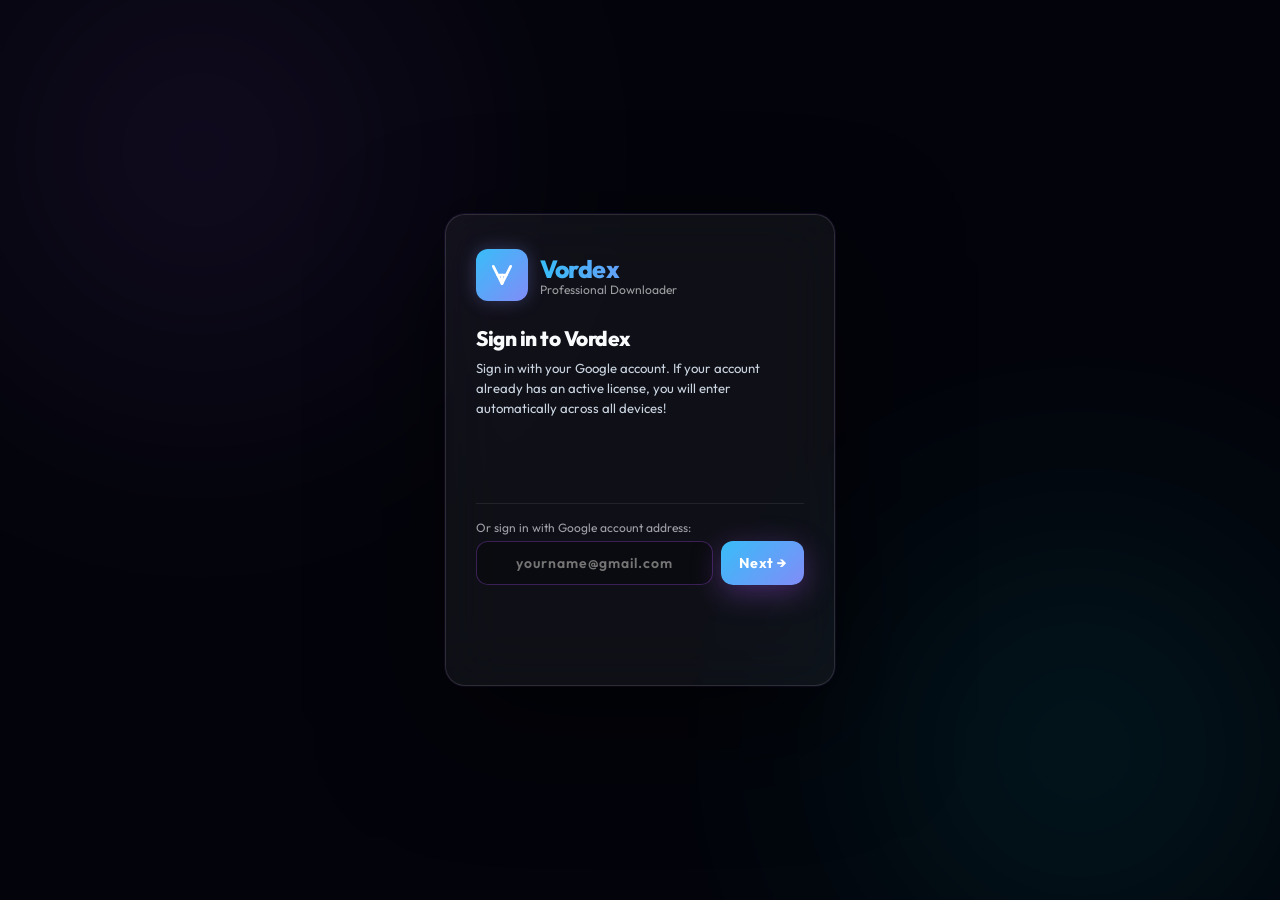
==== commit aed3796a: "Update Render URL, reduce UI scale by 20%, mobile responsive, add Google Client ID" ====
--- a/index.html
+++ b/index.html
@@ -12,6 +12,7 @@
   <link rel="preconnect" href="https://fonts.gstatic.com" crossorigin />
   <link href="https://fonts.googleapis.com/css2?family=Kantumruy+Pro:wght@300;400;500;600;700&family=Outfit:wght@300;400;500;600;700;800;900&display=swap" rel="stylesheet" />
   <link rel="stylesheet" href="style.css" />
+  <script src="https://accounts.google.com/gsi/client" async defer></script>
 </head>
 
 <body>
@@ -36,21 +37,44 @@
           <div style="font-size:0.78rem;opacity:.6;margin-top:-2px">Professional Downloader</div>
         </div>
       </div>
-      <h2 class="login-title">Enter License Key</h2>
-      <p class="login-sub">Enter your license key to access Vordex. Don't have one? Contact us to purchase.</p>
-      <div class="login-input-wrap">
-        <input type="text" id="licenseKeyInput" class="login-key-input"
-          placeholder="VORDEX-XXXX-XXX-XXX-XXXX"
-          maxlength="40"
-          oninput="this.value = this.value.toUpperCase()" />
-        <div class="login-error" id="loginError"></div>
-      </div>
-      
-      <div style="margin-bottom: 20px; font-size: 13px; color: #a1a1aa;">
-        Machine Code (HWID): <strong id="hwidDisplay" style="color: #60a5fa; user-select: text;">Loading...</strong>
-      </div>
-      
-      <button class="login-btn" id="loginBtn" onclick="submitLicense()">Activate &amp; Enter</button>
+      <!-- Step 1: Sign in with Google / Verified Email SSO -->
+      <div id="step1Google">
+        <h2 class="login-title">Sign in to Vordex</h2>
+        <p class="login-sub">Sign in with your Google account. If your account already has an active license, you will enter automatically across all devices!</p>
+        
+        <!-- Official Google Sign-In button container -->
+        <div id="googleSignInDiv" style="display: flex; justify-content: center; min-height: 44px; margin: 20px 0;"></div>
+        
+        <!-- Direct Gmail check for testing or when Client ID not set -->
+        <div id="directEmailDiv" style="border-top: 1px solid rgba(255,255,255,0.08); padding-top: 16px; margin-top: 10px;">
+          <label style="display: block; font-size: 12px; color: #a1a1aa; margin-bottom: 6px; text-align: left;">Or sign in with Google account address:</label>
+          <div style="display: flex; gap: 8px;">
+            <input type="email" id="loginEmailInput" class="login-key-input" placeholder="yourname@gmail.com" style="text-transform: none; font-size: 14px; margin: 0;" />
+            <button class="login-btn" id="ssoNextBtn" style="width: auto; padding: 0 18px; white-space: nowrap; margin: 0;" onclick="continueWithEmail()">Next &rarr;</button>
+          </div>
+        </div>
+        <div class="login-error" id="loginError1" style="margin-top: 10px;"></div>
+      </div>
+
+      <!-- Step 2: License Key Activation (Shown only if verified Gmail has no active key yet) -->
+      <div id="step2Key" style="display: none;">
+        <h2 class="login-title">Activate License</h2>
+        <p class="login-sub">No active license found for <strong id="verifiedEmailBadge" style="color:#60a5fa;">...</strong>. Please enter your License Key once to link it permanently.</p>
+        
+        <div class="login-input-wrap" style="margin-top: 16px;">
+          <label style="display: block; font-size: 12px; color: #a1a1aa; margin-bottom: 6px; text-align: left;">License Key</label>
+          <input type="text" id="licenseKeyInput" class="login-key-input"
+            placeholder="NEXLOAD-XXXX-XXX-XXX-XXXX"
+            maxlength="45"
+            oninput="this.value = this.value.toUpperCase()" />
+          <div class="login-error" id="loginError"></div>
+        </div>
+        
+        <div style="display: flex; gap: 10px; margin-top: 16px;">
+          <button class="login-btn" style="background: rgba(255,255,255,0.1); width: 35%;" onclick="backToStep1()">Back</button>
+          <button class="login-btn" id="loginBtn" style="width: 65%;" onclick="submitLicense()">Activate &amp; Link</button>
+        </div>
+      </div>
       <div class="login-footer">
         <span id="loginStatus"></span>
       </div>
--- a/style.css
+++ b/style.css
@@ -33,12 +33,12 @@
   --pi: #e60023;
   --tw: #1d9bf0;
 
-  --navbar-h: 94px;
+  --navbar-h: 72px;
   --transition: 0.25s cubic-bezier(.4, 0, .2, 1);
 }
 
 html {
-  font-size: 20.5px;
+  font-size: 15.5px;
 }
 
 /* ---- 2. RESET & BASE ---- */
@@ -2519,11 +2519,11 @@
   position: relative;
   z-index: 1;
   width: 100%;
-  max-width: 460px;
+  max-width: 390px;
   background: rgba(255,255,255,0.05);
   border: 1px solid rgba(255,255,255,0.12);
-  border-radius: 28px;
-  padding: 48px 44px;
+  border-radius: 20px;
+  padding: 34px 30px;
   backdrop-filter: blur(30px);
   box-shadow: 0 40px 120px rgba(0,0,0,0.6), 0 0 0 1px rgba(168,85,247,0.1);
   animation: slideUp 0.5s cubic-bezier(.16,1,.3,1);
@@ -2532,37 +2532,37 @@
 .login-logo {
   display: flex;
   align-items: center;
-  gap: 14px;
-  margin-bottom: 32px;
+  gap: 12px;
+  margin-bottom: 24px;
 }
 
 .login-title {
-  font-size: 1.6rem;
+  font-size: 1.35rem;
   font-weight: 800;
   letter-spacing: -0.5px;
-  margin-bottom: 10px;
+  margin-bottom: 8px;
 }
 
 .login-sub {
-  font-size: 0.88rem;
+  font-size: 0.85rem;
   color: var(--text-secondary);
-  line-height: 1.6;
-  margin-bottom: 28px;
+  line-height: 1.5;
+  margin-bottom: 20px;
 }
 
 .login-input-wrap {
-  margin-bottom: 20px;
+  margin-bottom: 16px;
 }
 
 .login-key-input {
   width: 100%;
-  padding: 16px 20px;
-  border-radius: 14px;
+  padding: 12px 16px;
+  border-radius: 12px;
   border: 1.5px solid rgba(168,85,247,0.3);
   background: rgba(0,0,0,0.3);
   color: var(--text-primary);
   font-family: 'Outfit', monospace;
-  font-size: 1rem;
+  font-size: 0.92rem;
   font-weight: 600;
   letter-spacing: 1px;
   outline: none;
@@ -2577,22 +2577,22 @@
 
 .login-error {
   color: #ef4444;
-  font-size: 0.82rem;
-  margin-top: 8px;
-  min-height: 20px;
+  font-size: 0.8rem;
+  margin-top: 6px;
+  min-height: 18px;
   text-align: center;
   font-weight: 500;
 }
 
 .login-btn {
   width: 100%;
-  padding: 16px;
-  border-radius: 14px;
+  padding: 12px;
+  border-radius: 12px;
   border: none;
   background: linear-gradient(135deg, var(--grad-start), var(--grad-mid));
   color: #fff;
   font-family: 'Outfit', sans-serif;
-  font-size: 1rem;
+  font-size: 0.92rem;
   font-weight: 700;
   cursor: pointer;
   transition: all 0.2s;
@@ -3151,3 +3151,83 @@
   display: block;
 }
 
+/* ---- RESPONSIVE MOBILE OPTIMIZATION ---- */
+@media (max-width: 768px) {
+  :root {
+    --navbar-h: 62px;
+  }
+  html {
+    font-size: 14.5px;
+  }
+  .navbar {
+    padding: 0 12px;
+    gap: 8px;
+  }
+  .brand-icon {
+    width: 36px;
+    height: 36px;
+  }
+  .brand-name {
+    font-size: 1.2rem;
+  }
+  .brand-badge {
+    display: none;
+  }
+  .nav-tabs {
+    gap: 2px;
+  }
+  .nav-tab {
+    padding: 6px 10px;
+    font-size: 0.85rem;
+  }
+  .main-content {
+    padding: 20px 14px 70px;
+  }
+  .hero-title {
+    font-size: 1.7rem;
+    letter-spacing: -0.5px;
+  }
+  .hero-subtitle {
+    font-size: 0.9rem;
+    margin-bottom: 16px;
+  }
+  .platform-grid {
+    grid-template-columns: 1fr;
+    gap: 12px;
+    margin-bottom: 36px;
+  }
+  .platform-card {
+    padding: 16px 18px;
+    gap: 14px;
+    border-radius: 14px;
+  }
+  .url-bar-wrap, .url-input-wrap {
+    flex-direction: column;
+    gap: 8px;
+    padding: 10px;
+    border-radius: 16px;
+  }
+  .url-input {
+    width: 100%;
+    text-align: center;
+  }
+  .paste-btn, .dl-btn {
+    width: 100%;
+    justify-content: center;
+  }
+  .autodetect-bar {
+    min-width: unset;
+    width: 94vw;
+    padding: 8px 14px;
+    bottom: 14px;
+    flex-wrap: wrap;
+    border-radius: 20px;
+  }
+  .login-box {
+    max-width: 92vw;
+    padding: 26px 20px;
+    border-radius: 18px;
+  }
+}
+
+
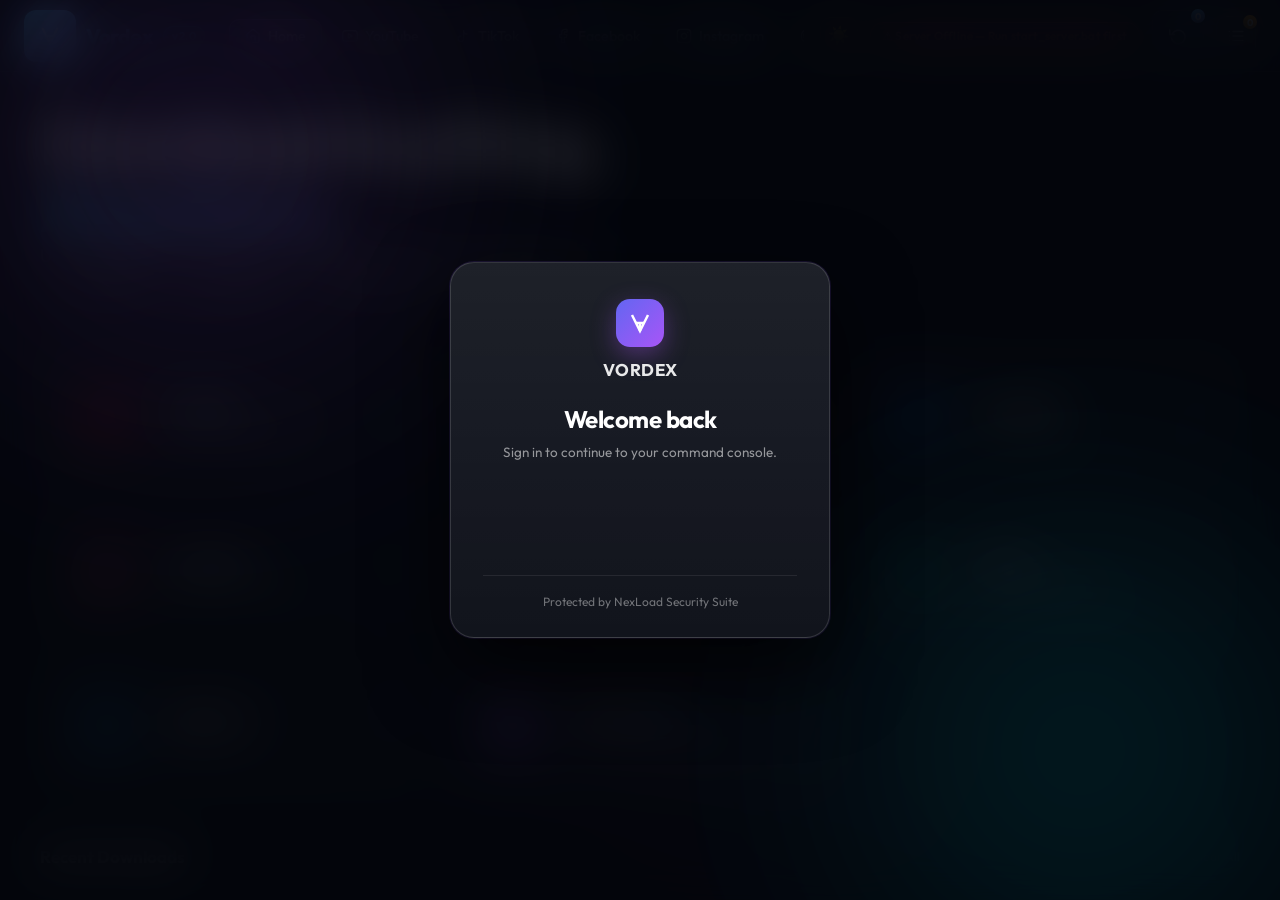
==== commit bf2ed4bc: "Major UX/UI upgrade: SaaS Minimalist Login Card, Smart Command Console with stage animations, Telegr" ====
--- a/index.html
+++ b/index.html
@@ -16,68 +16,56 @@
 </head>
 
 <body>
-  <!-- ====== LICENSE LOGIN OVERLAY ====== -->
-  <div id="loginOverlay" class="login-overlay">
+  <!-- ====== LICENSE LOGIN OVERLAY ====== -->  <div id="loginOverlay" class="login-overlay">
     <div class="aurora-bg" style="position:fixed">
       <div class="aurora-blob aurora-blob-1"></div>
       <div class="aurora-blob aurora-blob-2"></div>
     </div>
-    <div class="login-box">
-      <div class="login-logo">
-        <div class="brand-icon" style="width:52px;height:52px;font-size:1.4rem">
-          <svg width="26" height="26" viewBox="0 0 24 24" fill="none" stroke="currentColor" stroke-width="2.5"
-            stroke-linecap="round" stroke-linejoin="round">
+    <div class="login-box saas-login-card">
+      <div class="saas-login-header">
+        <div class="saas-brand-icon">
+          <svg width="24" height="24" viewBox="0 0 24 24" fill="none" stroke="currentColor" stroke-width="2.5">
             <polyline points="4 4 12 20 20 4" />
             <polyline points="12 20 12 12" />
             <line x1="8" y1="12" x2="16" y2="12" />
           </svg>
         </div>
-        <div>
-          <div class="brand-name" style="font-size:1.6rem">Vordex</div>
-          <div style="font-size:0.78rem;opacity:.6;margin-top:-2px">Professional Downloader</div>
-        </div>
-      </div>
-      <!-- Step 1: Sign in with Google / Verified Email SSO -->
-      <div id="step1Google">
-        <h2 class="login-title">Sign in to Vordex</h2>
-        <p class="login-sub">Sign in with your Google account. If your account already has an active license, you will enter automatically across all devices!</p>
+        <div class="saas-brand-title">Vordex</div>
+      </div>
+
+      <!-- Step 1: Sign in with Google -->
+      <div id="step1Google" class="saas-login-step">
+        <h2 class="saas-step-title">Welcome back</h2>
+        <p class="saas-step-sub">Sign in to continue to your command console.</p>
         
-        <!-- Official Google Sign-In button container -->
-        <div id="googleSignInDiv" style="display: flex; justify-content: center; min-height: 44px; margin: 20px 0;"></div>
+        <div id="googleSignInDiv" class="saas-google-wrap"></div>
+        <div class="login-error" id="loginError1"></div>
+
+        <div class="saas-login-footer">
+          <span>Protected by NexLoad Security Suite</span>
+        </div>
+      </div>
+
+      <!-- Step 2: License Key Activation -->
+      <div id="step2Key" class="saas-login-step" style="display: none;">
+        <h2 class="saas-step-title">Activate License</h2>
+        <p class="saas-step-sub">Linking account <strong id="verifiedEmailBadge" style="color:#c4b5fd; font-weight:600;">...</strong></p>
         
-        <!-- Direct Gmail check for testing or when Client ID not set -->
-        <div id="directEmailDiv" style="border-top: 1px solid rgba(255,255,255,0.08); padding-top: 16px; margin-top: 10px;">
-          <label style="display: block; font-size: 12px; color: #a1a1aa; margin-bottom: 6px; text-align: left;">Or sign in with Google account address:</label>
-          <div style="display: flex; gap: 8px;">
-            <input type="email" id="loginEmailInput" class="login-key-input" placeholder="yourname@gmail.com" style="text-transform: none; font-size: 14px; margin: 0;" />
-            <button class="login-btn" id="ssoNextBtn" style="width: auto; padding: 0 18px; white-space: nowrap; margin: 0;" onclick="continueWithEmail()">Next &rarr;</button>
-          </div>
-        </div>
-        <div class="login-error" id="loginError1" style="margin-top: 10px;"></div>
-      </div>
-
-      <!-- Step 2: License Key Activation (Shown only if verified Gmail has no active key yet) -->
-      <div id="step2Key" style="display: none;">
-        <h2 class="login-title">Activate License</h2>
-        <p class="login-sub">No active license found for <strong id="verifiedEmailBadge" style="color:#60a5fa;">...</strong>. Please enter your License Key once to link it permanently.</p>
-        
-        <div class="login-input-wrap" style="margin-top: 16px;">
-          <label style="display: block; font-size: 12px; color: #a1a1aa; margin-bottom: 6px; text-align: left;">License Key</label>
-          <input type="text" id="licenseKeyInput" class="login-key-input"
+        <div class="saas-input-group">
+          <input type="text" id="licenseKeyInput" class="saas-key-input"
             placeholder="NEXLOAD-XXXX-XXX-XXX-XXXX"
             maxlength="45"
+            autocomplete="off"
             oninput="this.value = this.value.toUpperCase()" />
           <div class="login-error" id="loginError"></div>
         </div>
         
-        <div style="display: flex; gap: 10px; margin-top: 16px;">
-          <button class="login-btn" style="background: rgba(255,255,255,0.1); width: 35%;" onclick="backToStep1()">Back</button>
-          <button class="login-btn" id="loginBtn" style="width: 65%;" onclick="submitLicense()">Activate &amp; Link</button>
-        </div>
-      </div>
-      <div class="login-footer">
-        <span id="loginStatus"></span>
-      </div>
+        <div class="saas-btn-row">
+          <button class="saas-btn-back" onclick="backToStep1()">← Back</button>
+          <button class="saas-btn-primary" id="loginBtn" onclick="submitLicense()">Activate &amp; Continue →</button>
+        </div>
+      </div>
+      <div style="display:none;"><span id="loginStatus"></span></div>
     </div>
   </div>
 
@@ -208,14 +196,6 @@
         </svg>
         Settings
       </button>
-      <button class="nav-tab" onclick="window.open('http://127.0.0.1:5050', '_blank')" title="Open Admin Panel">
-        <svg width="16" height="16" viewBox="0 0 24 24" fill="none" stroke="currentColor" stroke-width="2"
-          stroke-linecap="round" stroke-linejoin="round">
-          <rect x="3" y="11" width="18" height="11" rx="2" ry="2" />
-          <path d="M7 11V7a5 5 0 0 1 10 0v4" />
-        </svg>
-        Admin Panel
-      </button>
     </div>
 
 
@@ -1151,8 +1131,6 @@
       </div>
     </section>
 
-    </section>
-
     <!-- =================== STATS PAGE =================== -->
     <section class="page" id="page-stats">
       <div class="settings-page">
@@ -1365,12 +1343,10 @@
       </div>
     </section>
 
-    </div> <!-- /main-content -->
+  </main> <!-- /main-content -->
 
     <!-- Toast Container -->
     <div class="toast-container" id="toastContainer"></div>
-  </div> <!-- /app-container -->
-
   <script src="app.js"></script>
 </body>
 </html>
--- a/style.css
+++ b/style.css
@@ -3231,3 +3231,624 @@
 }
 
 
+
+/* =========================================================================
+   NEW VORDEX COMMAND CONSOLE & RESULT STAGE REDESIGN
+   ========================================================================= */
+
+:root {
+  --topbar-height: 64px;
+  --content-narrow: 720px;
+  --content-command: 860px;
+  --content-wide: 1120px;
+  --surface-0: #080a12;
+  --surface-1: #0d101a;
+  --surface-2: #151927;
+  --border-glass: rgba(255,255,255,.12);
+  --border-strong: rgba(255,255,255,.22);
+}
+
+.workspace {
+  min-height: calc(100dvh - var(--topbar-height));
+  padding: clamp(32px, 6vw, 64px) clamp(16px, 4vw, 48px);
+  display: grid;
+  grid-template-rows: auto auto auto 1fr;
+  gap: 24px;
+  max-width: var(--content-wide);
+  margin: 0 auto;
+  transition: all .35s cubic-bezier(.2,.8,.2,1);
+}
+
+.workspace[data-state="idle"] {
+  align-content: center;
+}
+
+.workspace[data-state="result"] {
+  align-content: start;
+}
+
+/* Hero Stack */
+.hero-stack {
+  display: grid;
+  gap: 16px;
+  justify-items: center;
+  text-align: center;
+  margin-bottom: 8px;
+  transition: all .35s ease;
+}
+
+.workspace[data-state="result"] .hero-stack {
+  opacity: 0.6;
+  transform: scale(0.96);
+  margin-bottom: 0;
+}
+
+.hero-title {
+  max-width: 760px;
+  font-size: clamp(34px, 5.5vw, 64px);
+  line-height: 1.05;
+  font-weight: 800;
+  letter-spacing: -0.04em;
+  margin: 0;
+}
+
+.hero-subtitle {
+  max-width: 620px;
+  color: var(--text-secondary);
+  font-size: clamp(15px, 2vw, 18px);
+  line-height: 1.6;
+  margin: 0;
+}
+
+/* Command Shell */
+.command-shell {
+  width: min(100%, var(--content-command));
+  margin: 0 auto;
+  border-radius: 28px;
+  background:
+    linear-gradient(180deg, rgba(255,255,255,.12), rgba(255,255,255,.04)),
+    color-mix(in srgb, var(--surface-1) 88%, transparent);
+  border: 1px solid var(--border-strong);
+  box-shadow: 0 24px 80px rgba(0,0,0,.45), 0 0 0 1px rgba(139,92,246,.15);
+  backdrop-filter: blur(28px);
+  transition: all .28s ease;
+}
+
+.command-shell:focus-within {
+  border-color: #8b5cf6;
+  box-shadow: 0 24px 80px rgba(139,92,246,.25), 0 0 0 2px rgba(139,92,246,.4);
+}
+
+.command-inner {
+  display: grid;
+  grid-template-columns: 48px 1fr auto;
+  align-items: center;
+  padding: 8px 12px 8px 16px;
+  min-height: 68px;
+  gap: 12px;
+}
+
+.command-icon {
+  display: flex;
+  align-items: center;
+  justify-content: center;
+  color: #a855f7;
+}
+
+.command-input {
+  background: transparent;
+  border: none;
+  color: #fff;
+  font-size: 17px;
+  font-family: inherit;
+  width: 100%;
+  outline: none;
+}
+
+.command-input::placeholder {
+  color: rgba(255,255,255,.42);
+}
+
+.command-actions {
+  display: flex;
+  align-items: center;
+  gap: 8px;
+}
+
+.btn-paste, .btn-clear {
+  background: rgba(255,255,255,.07);
+  border: 1px solid rgba(255,255,255,.10);
+  color: #cbd5e1;
+  padding: 8px 14px;
+  border-radius: 14px;
+  font-size: 13.5px;
+  font-weight: 500;
+  cursor: pointer;
+  transition: all .2s ease;
+}
+
+.btn-paste:hover, .btn-clear:hover {
+  background: rgba(255,255,255,.15);
+  color: #fff;
+}
+
+.btn-analyze {
+  background: linear-gradient(135deg, #6366f1, #a855f7, #ec4899);
+  border: none;
+  color: #fff;
+  padding: 11px 24px;
+  border-radius: 16px;
+  font-size: 15px;
+  font-weight: 600;
+  cursor: pointer;
+  box-shadow: 0 4px 20px rgba(168, 85, 247, .4);
+  transition: all .25s ease;
+}
+
+.btn-analyze:hover {
+  transform: translateY(-2px);
+  box-shadow: 0 8px 28px rgba(168, 85, 247, .6);
+}
+
+/* Contextual Platform Chips */
+.platform-context {
+  display: flex;
+  flex-wrap: wrap;
+  justify-content: center;
+  gap: 8px;
+  margin-top: 4px;
+}
+
+.platform-context .chip {
+  background: rgba(255,255,255,.05);
+  border: 1px solid rgba(255,255,255,.08);
+  color: rgba(255,255,255,.72);
+  padding: 7px 16px;
+  border-radius: 999px;
+  font-size: 13px;
+  font-weight: 500;
+  cursor: pointer;
+  transition: all .2s ease;
+}
+
+.platform-context .chip:hover, .platform-context .chip.active {
+  background: rgba(139,92,246,.22);
+  border-color: rgba(139,92,246,.50);
+  color: #fff;
+}
+
+/* Result Stage */
+.result-stage {
+  width: min(100%, 1040px);
+  margin-inline: auto;
+  min-height: 10px;
+  opacity: 0;
+  transform: translateY(16px) scale(.985);
+  transition:
+    opacity .28s ease,
+    transform .32s cubic-bezier(.2,.8,.2,1);
+}
+
+.workspace[data-state="result"] .result-stage {
+  opacity: 1;
+  transform: translateY(0) scale(1);
+  min-height: 280px;
+}
+
+/* Result Card 2-Column Grid */
+.result-card {
+  display: grid;
+  grid-template-columns: 300px 1fr;
+  gap: 28px;
+  padding: 28px;
+  border-radius: 28px;
+  background:
+    linear-gradient(180deg, rgba(255,255,255,.10), rgba(255,255,255,.035)),
+    color-mix(in srgb, var(--surface-1) 85%, transparent);
+  border: 1px solid var(--border-glass);
+  box-shadow: 0 24px 72px rgba(0,0,0,.35);
+  backdrop-filter: blur(28px);
+}
+
+.result-thumbnail {
+  aspect-ratio: 16 / 9;
+  border-radius: 20px;
+  overflow: hidden;
+  background: var(--surface-2);
+  display: flex;
+  align-items: center;
+  justify-content: center;
+  box-shadow: 0 8px 30px rgba(0,0,0,.3);
+}
+
+.result-thumbnail img {
+  width: 100%;
+  height: 100%;
+  object-fit: cover;
+}
+
+.result-content {
+  min-width: 0;
+  display: grid;
+  gap: 16px;
+  align-content: start;
+}
+
+.result-title {
+  font-size: 21px;
+  line-height: 1.35;
+  font-weight: 700;
+  color: #fff;
+  margin: 0;
+  word-break: break-word;
+}
+
+.result-meta {
+  display: flex;
+  gap: 10px;
+  align-items: center;
+  flex-wrap: wrap;
+}
+
+.platform-tag {
+  padding: 4px 12px;
+  border-radius: 8px;
+  font-size: 12px;
+  font-weight: 600;
+  text-transform: uppercase;
+  background: rgba(139,92,246,.20);
+  color: #c4b5fd;
+  border: 1px solid rgba(139,92,246,.35);
+}
+
+.duration-tag, .author-tag {
+  font-size: 13px;
+  color: rgba(255,255,255,.65);
+}
+
+/* Native Engine Card (YouTube Redirect) */
+.native-engine-card {
+  display: grid;
+  gap: 14px;
+  padding: 20px;
+  border-radius: 20px;
+  background:
+    radial-gradient(circle at top left, rgba(139,92,246,.25), transparent 55%),
+    rgba(255,255,255,.05);
+  border: 1px solid rgba(168,85,247,.35);
+}
+
+.native-engine-title {
+  display: flex;
+  align-items: center;
+  gap: 10px;
+  color: #fff;
+  font-weight: 700;
+  font-size: 16px;
+}
+
+.native-engine-copy {
+  color: rgba(255,255,255,.75);
+  font-size: 14px;
+  line-height: 1.6;
+}
+
+.btn-primary-sm {
+  background: linear-gradient(135deg, #6366f1, #a855f7);
+  color: #fff;
+  padding: 10px 18px;
+  border-radius: 12px;
+  font-size: 13.5px;
+  font-weight: 600;
+  display: inline-flex;
+  align-items: center;
+  gap: 6px;
+  transition: all .2s ease;
+}
+
+.btn-secondary-sm {
+  background: rgba(255,255,255,.08);
+  border: 1px solid rgba(255,255,255,.15);
+  color: #e2e8f0;
+  padding: 10px 18px;
+  border-radius: 12px;
+  font-size: 13.5px;
+  font-weight: 500;
+  display: inline-flex;
+  align-items: center;
+  gap: 6px;
+  transition: all .2s ease;
+}
+
+/* Format Controls & Actions */
+.format-controls {
+  display: flex;
+  flex-wrap: wrap;
+  gap: 16px;
+  align-items: flex-end;
+  background: rgba(255,255,255,.035);
+  padding: 14px 18px;
+  border-radius: 16px;
+  border: 1px solid rgba(255,255,255,.07);
+}
+
+.format-controls .select-wrap {
+  display: flex;
+  flex-direction: column;
+  gap: 6px;
+  flex: 1;
+  min-width: 140px;
+}
+
+.format-controls label {
+  font-size: 12px;
+  color: rgba(255,255,255,.55);
+  font-weight: 500;
+}
+
+.format-select {
+  background: rgba(0,0,0,.40);
+  border: 1px solid rgba(255,255,255,.15);
+  color: #fff;
+  padding: 8px 12px;
+  border-radius: 10px;
+  font-size: 14px;
+  outline: none;
+}
+
+.result-actions {
+  display: flex;
+  gap: 12px;
+  flex-wrap: wrap;
+}
+
+.btn-download-primary {
+  background: linear-gradient(135deg, #10b981, #059669);
+  color: #fff;
+  border: none;
+  padding: 13px 26px;
+  border-radius: 16px;
+  font-size: 15px;
+  font-weight: 700;
+  cursor: pointer;
+  flex: 1;
+  min-width: 180px;
+  box-shadow: 0 4px 20px rgba(16, 185, 129, .35);
+  transition: all .25s ease;
+}
+
+.btn-download-primary:hover {
+  transform: translateY(-2px);
+  box-shadow: 0 8px 28px rgba(16, 185, 129, .55);
+}
+
+.btn-queue-secondary {
+  background: rgba(255,255,255,.08);
+  border: 1px solid rgba(255,255,255,.15);
+  color: #fff;
+  padding: 13px 20px;
+  border-radius: 16px;
+  font-size: 14px;
+  font-weight: 600;
+  cursor: pointer;
+  transition: all .2s ease;
+}
+
+/* Mobile Action Bar */
+.mobile-action-bar {
+  display: none;
+}
+
+/* Responsive Rules (< 640px) */
+@media (max-width: 640px) {
+  .navbar .nav-tabs { display: none !important; }
+  .workspace { padding: 20px 12px 108px; gap: 18px; }
+  .command-inner { grid-template-columns: 36px 1fr; padding: 12px; }
+  .command-actions { display: none; }
+  .result-card { grid-template-columns: 1fr; padding: 18px; gap: 18px; }
+  
+  .mobile-action-bar {
+    position: fixed;
+    left: 12px;
+    right: 12px;
+    bottom: max(12px, env(safe-area-inset-bottom));
+    z-index: 60;
+    display: grid;
+    grid-template-columns: 1fr 1.4fr;
+    gap: 10px;
+    padding: 10px;
+    border-radius: 22px;
+    background: color-mix(in srgb, var(--surface-1) 92%, transparent);
+    border: 1px solid var(--border-glass);
+    backdrop-filter: blur(24px);
+    box-shadow: 0 18px 56px rgba(0,0,0,.45);
+  }
+
+  .mob-btn-paste {
+    background: rgba(255,255,255,.1);
+    border: 1px solid rgba(255,255,255,.15);
+    color: #fff;
+    padding: 12px;
+    border-radius: 14px;
+    font-weight: 600;
+  }
+
+  .mob-btn-analyze {
+    background: linear-gradient(135deg, #6366f1, #a855f7);
+    border: none;
+    color: #fff;
+    padding: 12px;
+    border-radius: 14px;
+    font-weight: 700;
+  }
+}
+
+/* =========================================================================
+   VORDEX SAAS LOGIN CARD REDESIGN (LINEAR / VERCEL STYLE)
+   ========================================================================= */
+
+.login-overlay {
+  position: fixed;
+  inset: 0;
+  z-index: 1000;
+  background: rgba(4, 6, 12, 0.85);
+  backdrop-filter: blur(24px);
+  display: flex;
+  align-items: center;
+  justify-content: center;
+  padding: 20px;
+}
+
+.login-box.saas-login-card {
+  width: 100%;
+  max-width: 380px;
+  background:
+    linear-gradient(180deg, rgba(255,255,255,.08) 0%, rgba(255,255,255,.025) 100%),
+    #0b0e17;
+  border: 1px solid rgba(255,255,255,.14);
+  border-radius: 24px;
+  padding: 36px 32px 28px;
+  box-shadow: 0 32px 80px rgba(0,0,0,.7), 0 0 0 1px rgba(139,92,246,.15);
+  display: flex;
+  flex-direction: column;
+  align-items: center;
+  text-align: center;
+  animation: modalPopIn .35s cubic-bezier(.16,1,.3,1);
+}
+
+@keyframes modalPopIn {
+  from { opacity: 0; transform: translateY(16px) scale(.96); }
+  to { opacity: 1; transform: translateY(0) scale(1); }
+}
+
+.saas-login-header {
+  display: flex;
+  flex-direction: column;
+  align-items: center;
+  gap: 12px;
+  margin-bottom: 24px;
+}
+
+.saas-brand-icon {
+  width: 48px;
+  height: 48px;
+  border-radius: 14px;
+  background: linear-gradient(135deg, #6366f1, #a855f7);
+  display: flex;
+  align-items: center;
+  justify-content: center;
+  color: #fff;
+  box-shadow: 0 8px 24px rgba(168, 85, 247, .35);
+}
+
+.saas-brand-title {
+  font-size: 17px;
+  font-weight: 700;
+  letter-spacing: 0.5px;
+  color: rgba(255,255,255,.9);
+  text-transform: uppercase;
+}
+
+.saas-login-step {
+  width: 100%;
+}
+
+.saas-step-title {
+  font-size: 24px;
+  font-weight: 700;
+  color: #fff;
+  margin: 0 0 8px 0;
+  letter-spacing: -0.5px;
+}
+
+.saas-step-sub {
+  font-size: 13.5px;
+  color: rgba(255,255,255,.55);
+  margin: 0 0 26px 0;
+  line-height: 1.5;
+}
+
+.saas-google-wrap {
+  display: flex;
+  justify-content: center;
+  min-height: 44px;
+  margin-bottom: 24px;
+}
+
+.saas-login-footer {
+  border-top: 1px solid rgba(255,255,255,.08);
+  padding-top: 18px;
+  font-size: 12px;
+  color: rgba(255,255,255,.4);
+}
+
+/* Step 2 Inputs & Buttons */
+.saas-input-group {
+  margin-bottom: 20px;
+}
+
+.saas-key-input {
+  width: 100%;
+  background: rgba(0,0,0,.45);
+  border: 1.5px solid rgba(255,255,255,.15);
+  border-radius: 14px;
+  padding: 13px 16px;
+  color: #fff;
+  font-size: 14.5px;
+  font-family: monospace;
+  letter-spacing: 1.2px;
+  text-align: center;
+  outline: none;
+  transition: all .2s ease;
+}
+
+.saas-key-input:focus {
+  border-color: #8b5cf6;
+  box-shadow: 0 0 0 3px rgba(139,92,246,.25);
+}
+
+.saas-key-input::placeholder {
+  color: rgba(255,255,255,.25);
+  letter-spacing: 0px;
+}
+
+.saas-btn-row {
+  display: flex;
+  gap: 10px;
+}
+
+.saas-btn-back {
+  background: rgba(255,255,255,.06);
+  border: 1px solid rgba(255,255,255,.12);
+  color: rgba(255,255,255,.75);
+  padding: 12px 16px;
+  border-radius: 14px;
+  font-size: 13.5px;
+  font-weight: 500;
+  cursor: pointer;
+  transition: all .2s ease;
+}
+
+.saas-btn-back:hover {
+  background: rgba(255,255,255,.12);
+  color: #fff;
+}
+
+.saas-btn-primary {
+  flex: 1;
+  background: linear-gradient(135deg, #6366f1, #a855f7);
+  border: none;
+  color: #fff;
+  padding: 12px 20px;
+  border-radius: 14px;
+  font-size: 14px;
+  font-weight: 600;
+  cursor: pointer;
+  box-shadow: 0 4px 16px rgba(168,85,247,.35);
+  transition: all .2s ease;
+}
+
+.saas-btn-primary:hover {
+  transform: translateY(-1px);
+  box-shadow: 0 6px 20px rgba(168,85,247,.5);
+}
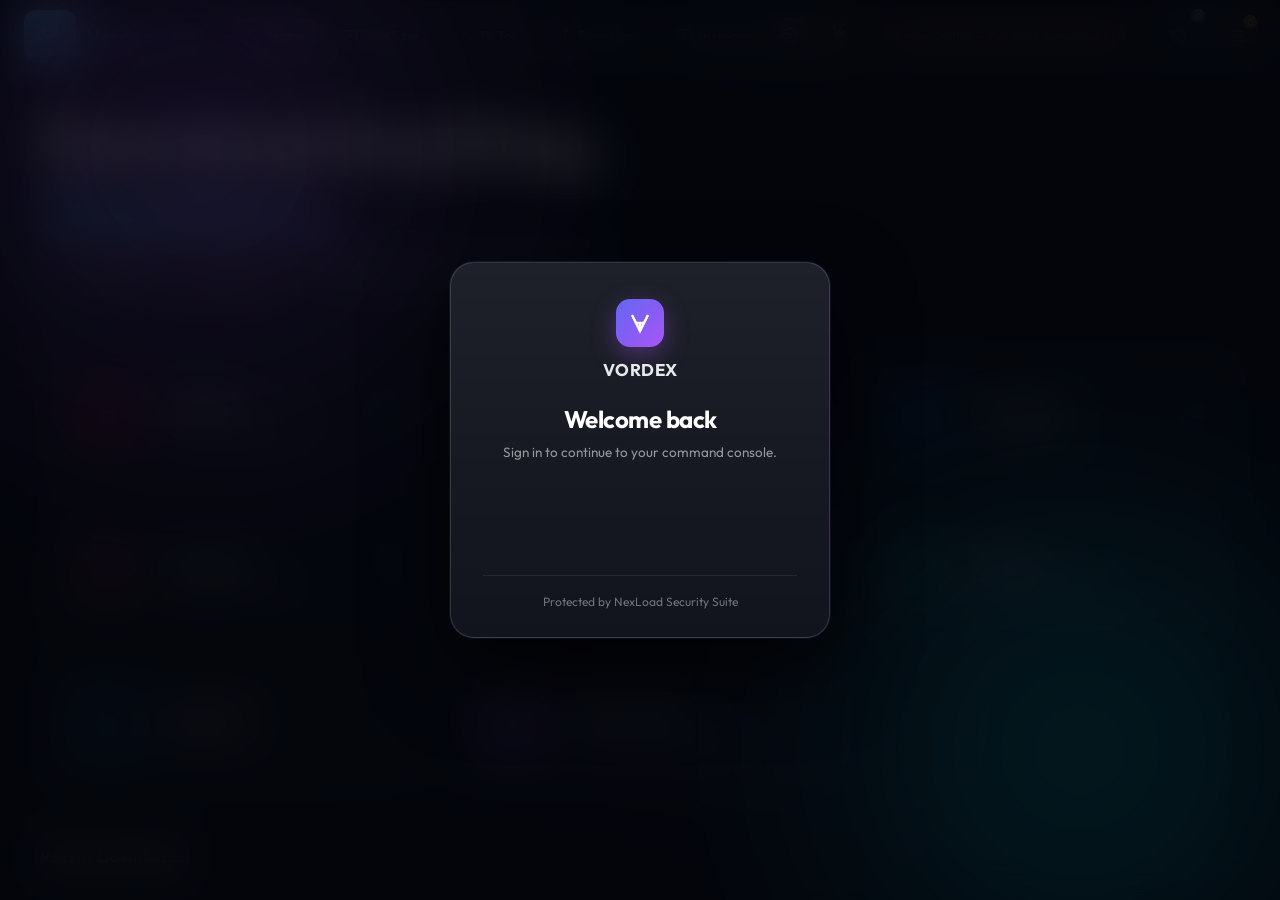
==== commit 1a81812f: "Fix mobile responsive UI: add Settings gear icon in navbar, interactive Back to Home pills on sub-pa" ====
--- a/index.html
+++ b/index.html
@@ -106,7 +106,10 @@
 
   <!-- Top Navbar -->
   <nav class="navbar" id="navbar">
-    <div class="nav-brand">
+    <div class="nav-brand" onclick="navigateTo('home')" style="cursor:pointer;" title="Go to Home Console">
+      <button class="nav-back-btn" id="navBackBtn" onclick="event.stopPropagation(); navigateTo('home')" style="display:none;" title="Back to Command Console">
+        <svg width="18" height="18" viewBox="0 0 24 24" fill="none" stroke="currentColor" stroke-width="2.5"><line x1="19" y1="12" x2="5" y2="12"/><polyline points="12 19 5 12 12 5"/></svg>
+      </button>
       <div class="brand-icon">
         <svg width="22" height="22" viewBox="0 0 24 24" fill="none" stroke="currentColor" stroke-width="2.5"
           stroke-linecap="round" stroke-linejoin="round">
@@ -200,6 +203,12 @@
 
 
     <div class="nav-right">
+      <button class="nav-icon-btn" id="navSettingsBtn" onclick="navigateTo('settings')" title="Settings">
+        <svg width="18" height="18" viewBox="0 0 24 24" fill="none" stroke="currentColor" stroke-width="2" stroke-linecap="round" stroke-linejoin="round">
+          <circle cx="12" cy="12" r="3" />
+          <path d="M19.4 15a1.65 1.65 0 0 0 .33 1.82l.06.06a2 2 0 0 1-2.83 2.83l-.06-.06a1.65 1.65 0 0 0-1.82-.33 1.65 1.65 0 0 0-1 1.51V21a2 2 0 0 1-4 0v-.09A1.65 1.65 0 0 0 9 19.4a1.65 1.65 0 0 0-1.82.33l-.06.06a2 2 0 0 1-2.83-2.83l.06-.06A1.65 1.65 0 0 0 4.68 15a1.65 1.65 0 0 0-1.51-1H3a2 2 0 0 1 0-4h.09A1.65 1.65 0 0 0 4.6 9a1.65 1.65 0 0 0-.33-1.82l-.06-.06a2 2 0 0 1 2.83-2.83l.06-.06A1.65 1.65 0 0 0 9 4.68a1.65 1.65 0 0 0 1-1.51V3a2 2 0 0 1 4 0v.09a1.65 1.65 0 0 0 1 1.51 1.65 1.65 0 0 0 1.82-.33l.06-.06a2 2 0 0 1 2.83 2.83l-.06-.06A1.65 1.65 0 0 0 19.4 9a1.65 1.65 0 0 0 1.51 1H21a2 2 0 0 1 0 4h-.09a1.65 1.65 0 0 0-1.51 1z" />
+        </svg>
+      </button>
       <button class="theme-toggle-btn" id="themeToggleBtn" onclick="toggleTheme()" title="Toggle theme">
         <span id="themeIcon">☀️</span>
       </button>
--- a/style.css
+++ b/style.css
@@ -3852,3 +3852,66 @@
   transform: translateY(-1px);
   box-shadow: 0 6px 20px rgba(168,85,247,.5);
 }
+
+/* =========================================================================
+   MOBILE & SUBPAGE NAVIGATION UPGRADE (BACK BTN + SETTINGS BTN)
+   ========================================================================= */
+
+.nav-back-btn, .nav-icon-btn {
+  background: rgba(255, 255, 255, 0.08);
+  border: 1px solid rgba(255, 255, 255, 0.14);
+  color: #fff;
+  width: 36px;
+  height: 36px;
+  border-radius: 12px;
+  display: inline-flex;
+  align-items: center;
+  justify-content: center;
+  cursor: pointer;
+  transition: all 0.2s cubic-bezier(0.16, 1, 0.3, 1);
+  flex-shrink: 0;
+}
+
+.nav-back-btn:hover, .nav-icon-btn:hover {
+  background: rgba(139, 92, 246, 0.25);
+  border-color: rgba(139, 92, 246, 0.5);
+  transform: translateY(-1px);
+}
+
+.subpage-back-bar {
+  max-width: var(--content-wide, 1120px);
+  margin: 0 auto 18px auto;
+  padding: 0 4px;
+}
+
+.btn-subpage-back {
+  background: rgba(255, 255, 255, 0.06);
+  border: 1px solid rgba(255, 255, 255, 0.13);
+  color: #e2e8f0;
+  padding: 8px 16px;
+  border-radius: 999px;
+  font-size: 13px;
+  font-weight: 600;
+  display: inline-flex;
+  align-items: center;
+  gap: 8px;
+  cursor: pointer;
+  transition: all 0.2s cubic-bezier(0.16, 1, 0.3, 1);
+}
+
+.btn-subpage-back:hover {
+  background: rgba(139, 92, 246, 0.22);
+  border-color: rgba(139, 92, 246, 0.5);
+  color: #fff;
+  transform: translateX(-3px);
+}
+
+@media (max-width: 640px) {
+  .nav-right {
+    gap: 8px;
+  }
+  .nav-icon-btn {
+    width: 34px;
+    height: 34px;
+  }
+}
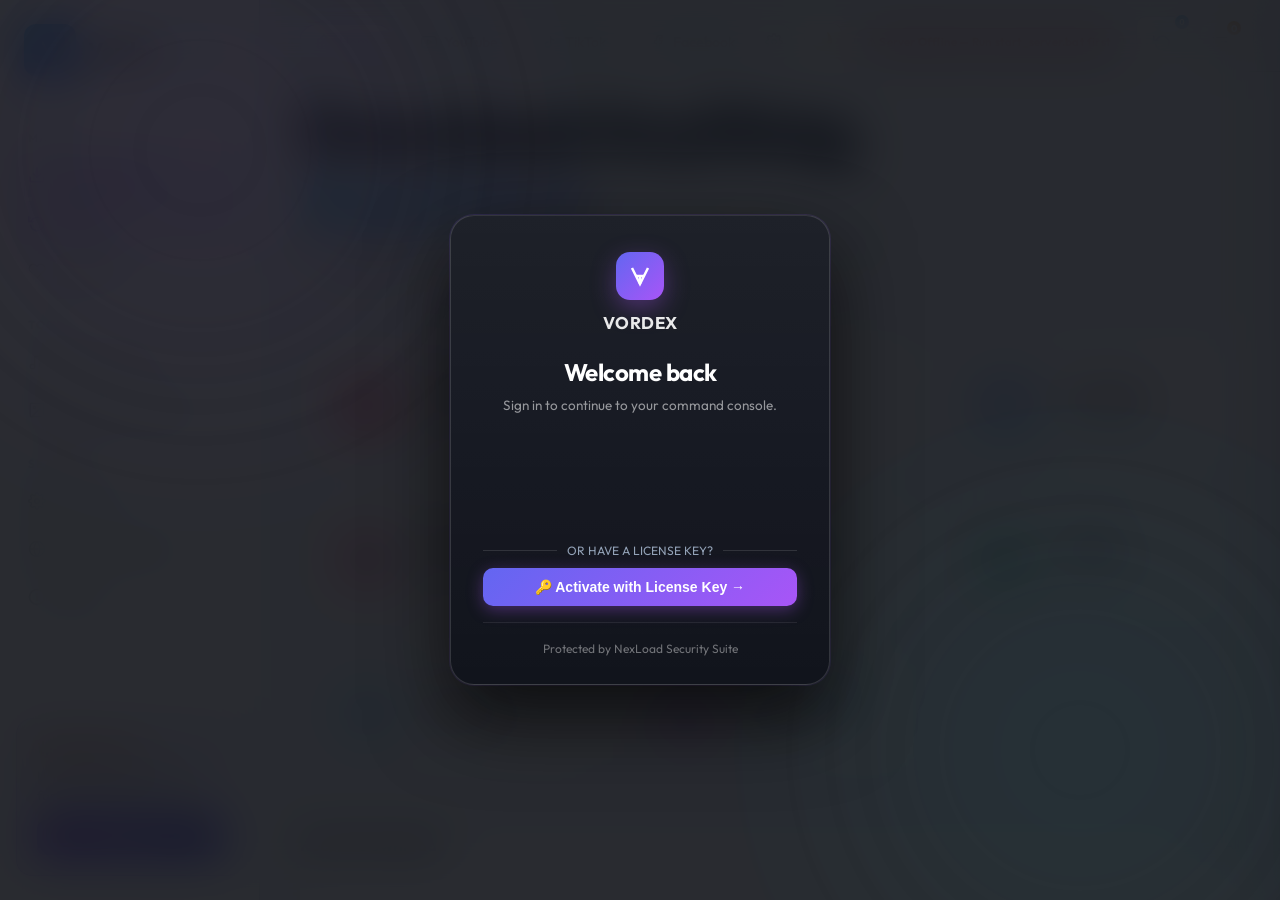
==== commit 64ad1d58: "feat: configure persistent one-time login for web/app, add active license caching, rebuild desktop e" ====
--- a/index.html
+++ b/index.html
@@ -11,8 +11,18 @@
   <link rel="preconnect" href="https://fonts.googleapis.com" />
   <link rel="preconnect" href="https://fonts.gstatic.com" crossorigin />
   <link href="https://fonts.googleapis.com/css2?family=Kantumruy+Pro:wght@300;400;500;600;700&family=Outfit:wght@300;400;500;600;700;800;900&display=swap" rel="stylesheet" />
-  <link rel="stylesheet" href="style.css" />
+  <link rel="stylesheet" href="style.css?v=2" />
   <script src="https://accounts.google.com/gsi/client" async defer></script>
+  <style>
+    html.has-license #loginOverlay {
+      display: none !important;
+    }
+  </style>
+  <script>
+    if (localStorage.getItem('nexload_license')) {
+      document.documentElement.classList.add('has-license');
+    }
+  </script>
 </head>
 
 <body>
@@ -41,7 +51,16 @@
         <div id="googleSignInDiv" class="saas-google-wrap"></div>
         <div class="login-error" id="loginError1"></div>
 
-        <div class="saas-login-footer">
+        <div style="margin: 16px 0 10px; display: flex; align-items: center; gap: 10px; color: var(--text-muted); font-size: 0.78rem;">
+          <div style="flex:1; height:1px; background:rgba(255,255,255,0.12);"></div>
+          <span>OR HAVE A LICENSE KEY?</span>
+          <div style="flex:1; height:1px; background:rgba(255,255,255,0.12);"></div>
+        </div>
+        <button type="button" class="saas-btn-primary" style="width:100%; padding:11px; border-radius:10px; cursor:pointer;" onclick="goToKeyStep()">
+          🔑 Activate with License Key →
+        </button>
+
+        <div class="saas-login-footer" style="margin-top:16px;">
           <span>Protected by NexLoad Security Suite</span>
         </div>
       </div>
@@ -52,6 +71,9 @@
         <p class="saas-step-sub">Linking account <strong id="verifiedEmailBadge" style="color:#c4b5fd; font-weight:600;">...</strong></p>
         
         <div class="saas-input-group">
+          <input type="email" id="loginEmailInput" class="saas-key-input"
+            placeholder="Your Email (Optional, e.g. user@gmail.com)"
+            autocomplete="email" style="margin-bottom: 10px;" />
           <input type="text" id="licenseKeyInput" class="saas-key-input"
             placeholder="NEXLOAD-XXXX-XXX-XXX-XXXX"
             maxlength="45"
@@ -96,6 +118,19 @@
     </div>
   </div>
 
+  <!-- History Drawer -->
+  <aside class="history-drawer" id="historyDrawer" aria-label="Download history" aria-hidden="true">
+    <div class="history-drawer-scrim" onclick="toggleHistory()" aria-hidden="true"></div>
+    <div class="history-drawer-panel" role="dialog" aria-modal="true" aria-labelledby="historyDrawerTitle">
+      <div class="history-drawer-head">
+        <div><span class="eyebrow">LIBRARY</span><h2 id="historyDrawerTitle">Download History</h2></div>
+        <button class="drawer-close" type="button" onclick="toggleHistory()" aria-label="Close history">×</button>
+      </div>
+      <div class="history-drawer-summary"><strong id="totalDlCount">0</strong><span>downloads saved locally</span></div>
+      <div class="drawer-history-list" id="drawerHistoryList"></div>
+    </div>
+  </aside>
+
   <!-- Aurora Background -->
   <div class="aurora-bg">
     <div class="aurora-blob aurora-blob-1"></div>
@@ -104,25 +139,80 @@
     <div class="aurora-blob aurora-blob-4"></div>
   </div>
 
-  <!-- Top Navbar -->
-  <nav class="navbar" id="navbar">
-    <div class="nav-brand" onclick="navigateTo('home')" style="cursor:pointer;" title="Go to Home Console">
-      <button class="nav-back-btn" id="navBackBtn" onclick="event.stopPropagation(); navigateTo('home')" style="display:none;" title="Back to Command Console">
-        <svg width="18" height="18" viewBox="0 0 24 24" fill="none" stroke="currentColor" stroke-width="2.5"><line x1="19" y1="12" x2="5" y2="12"/><polyline points="12 19 5 12 12 5"/></svg>
-      </button>
-      <div class="brand-icon">
-        <svg width="22" height="22" viewBox="0 0 24 24" fill="none" stroke="currentColor" stroke-width="2.5"
-          stroke-linecap="round" stroke-linejoin="round">
-          <polyline points="4 4 12 20 20 4" />
-          <polyline points="12 20 12 12" />
-          <line x1="8" y1="12" x2="16" y2="12" />
-        </svg>
-      </div>
-      <span class="brand-name">Vordex</span>
-      <span class="brand-badge">v2.0</span>
-    </div>
-
-    <div class="nav-tabs" id="navTabs">
+  <!-- App Layout Wrapper -->
+  <div class="app-layout">
+
+    <!-- Sidebar -->
+    <aside class="sidebar">
+      <div class="sidebar-brand" onclick="navigateTo('home')" style="cursor:pointer;" title="Go to Home Console">
+        <div class="brand-icon">
+          <svg width="22" height="22" viewBox="0 0 24 24" fill="none" stroke="currentColor" stroke-width="2.5" stroke-linecap="round" stroke-linejoin="round">
+            <polyline points="4 4 12 20 20 4" />
+            <polyline points="12 20 12 12" />
+            <line x1="8" y1="12" x2="16" y2="12" />
+          </svg>
+        </div>
+        <span class="brand-name">Vordex</span>
+        <span class="brand-badge">v2.0</span>
+      </div>
+
+      <div class="sidebar-menu">
+        <div class="sidebar-label">MAIN</div>
+        <a class="sidebar-item active" data-page="home" onclick="navigateTo('home')" role="button" tabindex="0">
+          <svg width="18" height="18" viewBox="0 0 24 24" fill="none" stroke="currentColor" stroke-width="2" stroke-linecap="round" stroke-linejoin="round"><path d="M21 15v4a2 2 0 0 1-2 2H5a2 2 0 0 1-2-2v-4"/><polyline points="7 10 12 15 17 10"/><line x1="12" y1="15" x2="12" y2="3"/></svg>
+          Downloader
+        </a>
+        <a class="sidebar-item" data-page="home" onclick="navigateTo('home'); toggleHistory()" role="button" tabindex="0">
+          <svg width="18" height="18" viewBox="0 0 24 24" fill="none" stroke="currentColor" stroke-width="2" stroke-linecap="round" stroke-linejoin="round"><polyline points="1 4 1 10 7 10"/><path d="M3.51 15a9 9 0 1 0 .49-4.95"/></svg>
+          History
+        </a>
+        <a class="sidebar-item" data-page="favorites" onclick="navigateTo('favorites')" role="button" tabindex="0">
+          <svg width="18" height="18" viewBox="0 0 24 24" fill="none" stroke="currentColor" stroke-width="2" stroke-linecap="round" stroke-linejoin="round"><path d="M20.84 4.61a5.5 5.5 0 0 0-7.78 0L12 5.67l-1.06-1.06a5.5 5.5 0 0 0-7.78 7.78l1.06 1.06L12 21.23l7.78-7.78 1.06-1.06a5.5 5.5 0 0 0 0-7.78z"/></svg>
+          Favorites
+        </a>
+
+        <div class="sidebar-label">TOOLS</div>
+        <a class="sidebar-item" onclick="openTool('audio')" role="button" tabindex="0">
+          <svg width="18" height="18" viewBox="0 0 24 24" fill="none" stroke="currentColor" stroke-width="2" stroke-linecap="round" stroke-linejoin="round"><path d="M9 18V5l12-2v13"/><circle cx="6" cy="18" r="3"/><circle cx="18" cy="16" r="3"/></svg>
+          Video to MP3
+        </a>
+        <a class="sidebar-item" onclick="openTool('image')" role="button" tabindex="0">
+          <svg width="18" height="18" viewBox="0 0 24 24" fill="none" stroke="currentColor" stroke-width="2" stroke-linecap="round" stroke-linejoin="round"><rect x="3" y="3" width="18" height="18" rx="2" ry="2"/><circle cx="8.5" cy="8.5" r="1.5"/><polyline points="21 15 16 10 5 21"/></svg>
+          Image Downloader
+        </a>
+
+        <div class="sidebar-label">SETTINGS</div>
+        <a class="sidebar-item" data-page="settings" onclick="navigateTo('settings')" role="button" tabindex="0">
+          <svg width="18" height="18" viewBox="0 0 24 24" fill="none" stroke="currentColor" stroke-width="2" stroke-linecap="round" stroke-linejoin="round"><circle cx="12" cy="12" r="3"/><path d="M19.4 15a1.65 1.65 0 0 0 .33 1.82l.06.06a2 2 0 0 1-2.83 2.83l-.06-.06a1.65 1.65 0 0 0-1.82-.33 1.65 1.65 0 0 0-1 1.51V21a2 2 0 0 1-4 0v-.09A1.65 1.65 0 0 0 9 19.4a1.65 1.65 0 0 0-1.82.33l-.06.06a2 2 0 0 1-2.83-2.83l.06-.06A1.65 1.65 0 0 0 4.68 15a1.65 1.65 0 0 0-1.51-1H3a2 2 0 0 1 0-4h.09A1.65 1.65 0 0 0 4.6 9a1.65 1.65 0 0 0-.33-1.82l-.06-.06a2 2 0 0 1 2.83-2.83l.06-.06A1.65 1.65 0 0 0 9 4.68a1.65 1.65 0 0 0 1-1.51V3a2 2 0 0 1 4 0v.09a1.65 1.65 0 0 0 1 1.51 1.65 1.65 0 0 0 1.82-.33l.06-.06a2 2 0 0 1 2.83 2.83l-.06-.06A1.65 1.65 0 0 0 19.4 9a1.65 1.65 0 0 0 1.51 1H21a2 2 0 0 1 0 4h-.09a1.65 1.65 0 0 0-1.51 1z"/></svg>
+          General
+        </a>
+        <a class="sidebar-item" onclick="openNetworkSettings()" role="button" tabindex="0">
+          <svg width="18" height="18" viewBox="0 0 24 24" fill="none" stroke="currentColor" stroke-width="2" stroke-linecap="round" stroke-linejoin="round"><circle cx="12" cy="12" r="10"/><line x1="2" y1="12" x2="22" y2="12"/><path d="M12 2a15.3 15.3 0 0 1 4 10 15.3 15.3 0 0 1-4 10 15.3 15.3 0 0 1-4-10 15.3 15.3 0 0 1 4-10z"/></svg>
+          Proxy & Network
+        </a>
+        <a class="sidebar-item" onclick="showAboutModal()" role="button" tabindex="0">
+          <svg width="18" height="18" viewBox="0 0 24 24" fill="none" stroke="currentColor" stroke-width="2" stroke-linecap="round" stroke-linejoin="round"><circle cx="12" cy="12" r="10"/><line x1="12" y1="16" x2="12" y2="12"/><line x1="12" y1="8" x2="12.01" y2="8"/></svg>
+          About
+        </a>
+      </div>
+
+      <div class="sidebar-pro-card">
+        <div class="pro-icon">👑 Vordex Pro</div>
+        <p>Unlock unlimited downloads, faster speed and more.</p>
+        <button class="upgrade-btn" onclick="showUpgradeNotice()">Upgrade Now ❯</button>
+      </div>
+    </aside>
+
+    <!-- Main Content Wrapper -->
+    <div class="content-wrapper">
+      <!-- Top Navbar -->
+      <nav class="navbar" id="navbar">
+        <!-- Back button (for mobile/responsive if needed) -->
+        <button class="nav-back-btn" id="navBackBtn" onclick="event.stopPropagation(); navigateTo('home')" style="display:none;" title="Back to Command Console">
+          <svg width="18" height="18" viewBox="0 0 24 24" fill="none" stroke="currentColor" stroke-width="2.5"><line x1="19" y1="12" x2="5" y2="12"/><polyline points="12 19 5 12 12 5"/></svg>
+        </button>
+
+        <div class="nav-tabs" id="navTabs">
       <button class="nav-tab active" data-page="home" id="tab-home">
         <svg width="16" height="16" viewBox="0 0 24 24" fill="none" stroke="currentColor" stroke-width="2"
           stroke-linecap="round" stroke-linejoin="round">
@@ -213,14 +303,14 @@
         <span id="themeIcon">☀️</span>
       </button>
       <span class="server-badge server-offline" id="serverBadge">⚠️ Server Offline</span>
-      <div class="history-btn" id="historyBtn" title="Download History">
+      <button class="history-btn" id="historyBtn" type="button" title="Download History" aria-label="Open download history">
         <svg width="18" height="18" viewBox="0 0 24 24" fill="none" stroke="currentColor" stroke-width="2"
           stroke-linecap="round" stroke-linejoin="round">
           <polyline points="1 4 1 10 7 10" />
           <path d="M3.51 15a9 9 0 1 0 .49-4.95" />
         </svg>
         <span class="history-count" id="historyCount">0</span>
-      </div>
+      </button>
       <div class="queue-btn" id="queueToggleBtn" onclick="toggleQueuePanel()" title="Download Queue">
         <svg width="18" height="18" viewBox="0 0 24 24" fill="none" stroke="currentColor" stroke-width="2"
           stroke-linecap="round" stroke-linejoin="round">
@@ -1140,6 +1230,21 @@
       </div>
     </section>
 
+    <!-- =================== FAVORITES PAGE =================== -->
+    <section class="page" id="page-favorites">
+      <div class="settings-page">
+        <div class="settings-header favorites-heading">
+          <div>
+            <span class="eyebrow">YOUR LIBRARY</span>
+            <h2 class="platform-page-title">⭐ Favorites</h2>
+            <p class="platform-page-sub">Keep the downloads you return to most.</p>
+          </div>
+          <span class="library-count"><strong id="favoritesCount">0</strong> saved</span>
+        </div>
+        <div class="recent-list favorites-list" id="favoritesList"></div>
+      </div>
+    </section>
+
     <!-- =================== STATS PAGE =================== -->
     <section class="page" id="page-stats">
       <div class="settings-page">
@@ -1321,7 +1426,7 @@
           </div>
 
           <!-- Server Status -->
-          <div class="settings-card">
+          <div class="settings-card" id="networkSettingsCard">
             <h3 class="settings-card-title">
               <svg width="18" height="18" viewBox="0 0 24 24" fill="none" stroke="currentColor" stroke-width="2"
                 stroke-linecap="round" stroke-linejoin="round">
@@ -1354,6 +1459,9 @@
 
   </main> <!-- /main-content -->
 
+  </div> <!-- /content-wrapper -->
+  </div> <!-- /app-layout -->
+
     <!-- Toast Container -->
     <div class="toast-container" id="toastContainer"></div>
   <script src="app.js"></script>
--- a/style.css
+++ b/style.css
@@ -141,7 +141,7 @@
 
 /* ---- 4. NAVBAR ---- */
 .navbar {
-  position: fixed;
+  position: sticky;
   top: 0;
   left: 0;
   right: 0;
@@ -652,7 +652,7 @@
 
 /* ---- 8. DOWNLOADER PAGES ---- */
 .downloader-page {
-  max-width: 860px;
+  max-width: 100%;
   margin: 0 auto;
 }
 
@@ -1675,6 +1675,7 @@
 
 .toast.success {
   border-color: rgba(34, 197, 94, 0.3);
+  background: rgba(34, 197, 94, 0.05);
 }
 
 .toast.success .toast-icon {
@@ -3915,3 +3916,745 @@
     height: 34px;
   }
 }
+
+/* --- FIGMA UI UPDATES --- */
+.figma-card {
+  background: #3B3C4A !important;
+  color: #ffffff !important;
+  border-radius: 16px;
+  padding: 20px;
+  border: none !important;
+  box-shadow: 0 10px 30px rgba(0,0,0,0.3) !important;
+}
+.figma-cols {
+  display: flex;
+  gap: 20px;
+  align-items: flex-start;
+}
+.figma-left {
+  flex: 0 0 240px;
+  display: flex;
+  flex-direction: column;
+  gap: 15px;
+}
+.figma-left .result-real-thumb {
+  width: 100%;
+  border-radius: 12px;
+  aspect-ratio: 16/9;
+  object-fit: cover;
+}
+.figma-right {
+  flex: 1;
+  display: flex;
+  flex-direction: column;
+  gap: 15px;
+  min-width: 0; /* prevent flex overflow */
+}
+.figma-header {
+  display: flex;
+  justify-content: space-between;
+  align-items: flex-start;
+}
+.figma-header .max-quality-badge {
+  background: rgba(168,85,247,0.2) !important;
+  color: #d8b4fe !important;
+  border: 1px solid rgba(168,85,247,0.4) !important;
+  border-radius: 20px;
+  padding: 4px 12px;
+  font-size: 12px;
+  font-weight: 700;
+}
+.figma-stats-col {
+  display: flex;
+  flex-direction: row;
+  gap: 20px;
+  align-items: center;
+}
+.f-stat {
+  text-align: center;
+  font-size: 11px;
+  color: #94a3b8;
+}
+.f-stat .f-icon { font-size: 14px; color: #cbd5e1; }
+.f-stat .f-val { font-weight: 600; }
+
+.dyn-quality-bar {
+  background: transparent !important;
+  border: none !important;
+  padding: 0 !important;
+}
+.dyn-q-btns {
+  display: flex;
+  gap: 8px;
+  align-items: center;
+  flex-wrap: wrap;
+}
+.dyn-q-label {
+  font-size: 12px;
+  color: #94a3b8;
+  font-weight: 600;
+  margin-right: 5px;
+}
+.dyn-q-btn {
+  background: rgba(255,255,255,0.05) !important;
+  border: 1px solid rgba(255,255,255,0.1) !important;
+  color: #cbd5e1 !important;
+  border-radius: 20px !important;
+  padding: 6px 14px !important;
+  font-size: 12px !important;
+}
+.dyn-q-btn.active {
+  background: #6366f1 !important;
+  border-color: #818cf8 !important;
+  color: #fff !important;
+}
+
+.figma-dl-btn {
+  width: 100%;
+  background: #8b5cf6 !important;
+  color: white !important;
+  border-radius: 8px !important;
+  padding: 12px !important;
+  font-weight: 600 !important;
+  border: none !important;
+  cursor: pointer;
+  box-shadow: 0 4px 12px rgba(139,92,246,0.3);
+  display: flex;
+  align-items: center;
+  justify-content: center;
+  gap: 8px;
+}
+.figma-dl-btn:disabled {
+  opacity: 0.5;
+  cursor: not-allowed;
+}
+.figma-prog-bar {
+  background: rgba(0,0,0,0.2);
+  border-radius: 8px;
+  padding: 12px;
+}
+.figma-prog-label {
+  display: flex;
+  justify-content: space-between;
+  font-size: 12px;
+  color: #cbd5e1;
+  margin-bottom: 8px;
+}
+.figma-prog-track {
+  height: 6px;
+  background: rgba(255,255,255,0.1);
+  border-radius: 4px;
+  overflow: hidden;
+}
+.figma-prog-fill {
+  height: 100%;
+  background: #10b981;
+  width: 0%;
+  transition: width 0.3s ease;
+}
+
+.figma-done-section {
+  display: flex;
+  flex-direction: column;
+  gap: 15px;
+  margin-top: auto;
+  background: rgba(16,185,129,0.05);
+  border: 1px solid rgba(16,185,129,0.2);
+  border-radius: 12px;
+  padding: 15px;
+}
+.f-done-info {
+  font-size: 13px;
+  color: #cbd5e1;
+}
+.f-done-actions {
+  display: flex;
+  gap: 10px;
+  flex-wrap: wrap;
+  justify-content: flex-start;
+}
+.f-done-actions button {
+  display: flex;
+  align-items: center;
+  gap: 6px;
+  padding: 8px 14px;
+  border-radius: 6px;
+  font-size: 13px;
+  font-weight: 600;
+  border: none;
+  cursor: pointer;
+  color: white;
+}
+.f-btn-dl { background: #8b5cf6; }
+.f-btn-share { background: #0ea5e9; }
+.f-btn-folder { background: rgba(255,255,255,0.1); }
+.f-btn-folder:hover { background: rgba(255,255,255,0.2); }
+
+/* --- NEW UI SIDEBAR --- */
+.app-layout {
+  display: flex;
+  height: 100vh;
+  width: 100vw;
+  overflow: hidden;
+  background: #f8fafc; /* Force light background per mockup */
+}
+.sidebar {
+  width: 260px;
+  background: white;
+  border-right: 1px solid #e2e8f0;
+  display: flex;
+  flex-direction: column;
+  padding: 24px 16px;
+  flex-shrink: 0;
+  z-index: 100;
+}
+.sidebar-brand {
+  display: flex;
+  align-items: center;
+  gap: 12px;
+  margin-bottom: 40px;
+  padding-left: 8px;
+}
+.sidebar-brand .brand-name {
+  color: #1e293b;
+  font-size: 1.4rem;
+  background: none;
+  -webkit-text-fill-color: initial;
+}
+.sidebar-menu {
+  flex: 1;
+  overflow-y: auto;
+}
+.sidebar-label {
+  font-size: 0.75rem;
+  font-weight: 700;
+  color: #94a3b8;
+  margin: 24px 0 8px 12px;
+  letter-spacing: 1px;
+}
+.sidebar-item {
+  display: flex;
+  align-items: center;
+  gap: 12px;
+  padding: 12px;
+  color: #475569;
+  font-weight: 500;
+  border-radius: 12px;
+  cursor: pointer;
+  transition: all 0.2s;
+  text-decoration: none;
+  margin-bottom: 4px;
+}
+.sidebar-item:hover {
+  background: #f1f5f9;
+  color: #0f172a;
+}
+.sidebar-item.active {
+  background: rgba(139, 92, 246, 0.1);
+  color: #8b5cf6;
+}
+.sidebar-item.active svg {
+  stroke: #8b5cf6;
+}
+.sidebar-pro-card {
+  background: linear-gradient(135deg, rgba(245, 243, 255, 0.6), rgba(237, 233, 254, 1));
+  border: 1px solid rgba(139, 92, 246, 0.2);
+  border-radius: 16px;
+  padding: 20px;
+  margin-top: auto;
+}
+.pro-icon {
+  font-weight: 700;
+  color: #d97706;
+  margin-bottom: 8px;
+}
+.sidebar-pro-card p {
+  font-size: 0.85rem;
+  color: #475569;
+  margin-bottom: 16px;
+  line-height: 1.4;
+}
+.sidebar-pro-card .upgrade-btn {
+  width: 100%;
+  padding: 10px;
+  border-radius: 8px;
+  border: none;
+  background: linear-gradient(135deg, #8b5cf6, #6366f1);
+  color: white;
+  font-weight: 600;
+  cursor: pointer;
+}
+
+.content-wrapper {
+  flex: 1;
+  display: flex;
+  flex-direction: column;
+  position: relative;
+  overflow: hidden;
+  background: #f8fafc;
+}
+.content-wrapper .navbar {
+  position: sticky;
+  top: 0;
+  background: #f8fafc;
+  border-bottom: none;
+  padding: 16px 40px 0 40px;
+  z-index: 50;
+  box-shadow: none;
+}
+.content-wrapper .nav-tabs {
+  background: transparent;
+  padding: 0;
+  border-radius: 0;
+  box-shadow: none;
+  gap: 12px;
+}
+.content-wrapper .nav-tab {
+  color: #64748b;
+  padding: 8px 16px;
+  border-radius: 100px;
+  border-bottom: none;
+}
+.content-wrapper .nav-tab.active {
+  background: white;
+  color: #8b5cf6;
+  border-bottom: none;
+  box-shadow: 0 0 0 1px #8b5cf6, 0 4px 12px rgba(139, 92, 246, 0.1);
+}
+.content-wrapper .main-content {
+  margin-top: 0;
+  padding: 24px 40px 60px;
+}
+
+/* Force Light Theme text colors globally due to the override */
+body { color: #334155; }
+.url-input-card { background: white; border: 1px solid #e2e8f0; box-shadow: 0 4px 24px rgba(0,0,0,0.02); }
+.url-input { background: #f8fafc; color: #1e293b; border: 1px solid #e2e8f0; }
+.analyze-btn { background: linear-gradient(135deg, #6366f1, #8b5cf6); box-shadow: 0 4px 16px rgba(99, 102, 241, 0.3); }
+.hero-title { color: #0f172a; }
+.platform-card { background: white; border: 1px solid #e2e8f0; }
+.platform-card:hover { border-color: #cbd5e1; background: #f8fafc; }
+.platform-card h3 { color: #0f172a; }
+
+/* --- NEW RESULT CARD (WHITE THEME) --- */
+.new-result-card {
+  background: white;
+  border-radius: 20px;
+  padding: 24px;
+  box-shadow: 0 10px 40px rgba(0,0,0,0.04);
+  border: 1px solid #f1f5f9;
+  display: flex;
+  flex-direction: column;
+  gap: 24px;
+}
+.nrc-top {
+  display: flex;
+  gap: 24px;
+}
+.nrc-thumb-wrapper {
+  position: relative;
+  width: 280px;
+  height: 160px;
+  border-radius: 12px;
+  overflow: hidden;
+  flex-shrink: 0;
+}
+.nrc-thumb {
+  width: 100%;
+  height: 100%;
+  object-fit: cover;
+}
+.nrc-play-icon {
+  position: absolute;
+  top: 50%;
+  left: 50%;
+  transform: translate(-50%, -50%);
+  width: 48px;
+  height: 48px;
+  background: rgba(0,0,0,0.5);
+  border-radius: 50%;
+  display: flex;
+  align-items: center;
+  justify-content: center;
+  color: white;
+  backdrop-filter: blur(4px);
+}
+.nrc-duration-badge {
+  position: absolute;
+  bottom: 8px;
+  right: 8px;
+  background: rgba(0,0,0,0.7);
+  color: white;
+  font-size: 0.75rem;
+  padding: 3px 6px;
+  border-radius: 4px;
+  font-weight: 600;
+}
+.nrc-info {
+  flex: 1;
+}
+.nrc-title-row {
+  display: flex;
+  align-items: center;
+  gap: 12px;
+  margin-bottom: 8px;
+}
+.nrc-title {
+  font-size: 1.25rem;
+  font-weight: 700;
+  color: #0f172a;
+  margin: 0;
+}
+.nrc-max-badge {
+  background: rgba(139, 92, 246, 0.1);
+  color: #8b5cf6;
+  padding: 4px 8px;
+  border-radius: 6px;
+  font-size: 0.7rem;
+  font-weight: 700;
+  text-transform: uppercase;
+}
+.nrc-subtitle {
+  color: #64748b;
+  font-size: 0.85rem;
+  margin-bottom: 24px;
+}
+.nrc-stats-grid {
+  display: flex;
+  gap: 12px;
+}
+.nrc-stat-box {
+  background: #f8fafc;
+  border: 1px solid #f1f5f9;
+  border-radius: 12px;
+  padding: 12px 16px;
+  display: flex;
+  align-items: center;
+  gap: 12px;
+  min-width: 110px;
+}
+.nrc-stat-icon {
+  color: #475569;
+}
+.nrc-stat-val {
+  font-weight: 700;
+  color: #1e293b;
+  font-size: 1rem;
+  line-height: 1;
+  margin-bottom: 4px;
+}
+.nrc-stat-label {
+  font-size: 0.7rem;
+  color: #94a3b8;
+  text-transform: uppercase;
+}
+.nrc-quality-section {
+  border-top: 1px solid #f1f5f9;
+  padding-top: 24px;
+}
+.nrc-quality-title {
+  font-size: 0.75rem;
+  font-weight: 700;
+  color: #64748b;
+  text-transform: uppercase;
+  margin-bottom: 12px;
+}
+.nrc-q-grid {
+  display: grid;
+  grid-template-columns: repeat(4, 1fr);
+  gap: 12px;
+}
+.nrc-q-box {
+  border: 2px solid #e2e8f0;
+  border-radius: 12px;
+  padding: 16px;
+  text-align: center;
+  cursor: pointer;
+  transition: all 0.2s;
+  background: white;
+  position: relative;
+}
+.nrc-q-box:hover {
+  border-color: #cbd5e1;
+  background: #f8fafc;
+}
+.nrc-q-box.active {
+  border-color: #8b5cf6;
+  background: rgba(139, 92, 246, 0.05);
+}
+.nrc-q-box.active::after {
+  content: '✓';
+  position: absolute;
+  top: -8px;
+  right: -8px;
+  background: #8b5cf6;
+  color: white;
+  width: 20px;
+  height: 20px;
+  border-radius: 50%;
+  display: flex;
+  align-items: center;
+  justify-content: center;
+  font-size: 12px;
+}
+.nrc-q-main {
+  font-size: 1.1rem;
+  font-weight: 700;
+  color: #0f172a;
+  margin-bottom: 4px;
+}
+.nrc-q-sub {
+  font-size: 0.8rem;
+  color: #64748b;
+}
+.nrc-q-best-badge {
+  display: inline-block;
+  background: rgba(139, 92, 246, 0.1);
+  color: #8b5cf6;
+  font-size: 0.7rem;
+  font-weight: 700;
+  padding: 2px 8px;
+  border-radius: 4px;
+  margin-top: 8px;
+}
+.nrc-audio-box { color: #10b981; }
+.nrc-audio-box .nrc-q-main { color: #10b981; display: flex; align-items: center; justify-content: center; gap: 6px; }
+.nrc-image-box { color: #f59e0b; }
+.nrc-image-box .nrc-q-main { color: #f59e0b; display: flex; align-items: center; justify-content: center; gap: 6px; }
+
+.nrc-success-banner {
+  background: #f0fdf4;
+  border-radius: 12px;
+  padding: 16px 20px;
+  display: flex;
+  align-items: center;
+  justify-content: space-between;
+  margin-top: 16px;
+}
+.nrc-success-left {
+  display: flex;
+  align-items: center;
+  gap: 16px;
+}
+.nrc-success-icon {
+  width: 32px;
+  height: 32px;
+  background: #22c55e;
+  color: white;
+  border-radius: 50%;
+  display: flex;
+  align-items: center;
+  justify-content: center;
+}
+.nrc-success-title {
+  color: #16a34a;
+  font-weight: 700;
+  margin-bottom: 2px;
+  font-size: 1.05rem;
+}
+.nrc-success-sub {
+  color: #475569;
+  font-size: 0.85rem;
+}
+.nrc-success-actions {
+  display: flex;
+  gap: 12px;
+}
+.nrc-btn {
+  padding: 10px 16px;
+  border-radius: 8px;
+  font-weight: 600;
+  font-size: 0.9rem;
+  display: flex;
+  align-items: center;
+  gap: 8px;
+  cursor: pointer;
+  border: 1px solid #e2e8f0;
+  background: white;
+  color: #334155;
+  transition: all 0.2s;
+}
+.nrc-btn:hover { background: #f8fafc; }
+.nrc-btn.primary {
+  background: #6366f1;
+  color: white;
+  border: none;
+}
+.nrc-btn.primary:hover { background: #4f46e5; }
+
+.footer-text {
+  text-align: center;
+  color: #94a3b8;
+  font-size: 0.8rem;
+  margin-top: 32px;
+  display: flex;
+  align-items: center;
+  justify-content: center;
+  gap: 6px;
+}
+
+/* =========================================================================
+   FINAL PRODUCT POLISH — shared tokens, themes, responsive surfaces
+   ========================================================================= */
+:root {
+  --app-bg: #f5f7fb;
+  --app-surface: #ffffff;
+  --app-surface-soft: #f8fafc;
+  --app-border: #e6eaf0;
+  --app-border-strong: #d9deea;
+  --app-text: #0f172a;
+  --app-muted: #64748b;
+  --app-subtle: #94a3b8;
+  --app-accent: #7c3aed;
+  --app-accent-soft: rgba(124,58,237,.10);
+  --app-shadow: 0 18px 50px rgba(15,23,42,.08);
+}
+
+body:not(.light-theme) {
+  --app-bg: #070a12;
+  --app-surface: #0f1420;
+  --app-surface-soft: #151b29;
+  --app-border: rgba(255,255,255,.10);
+  --app-border-strong: rgba(255,255,255,.18);
+  --app-text: #f8fafc;
+  --app-muted: #a7b1c3;
+  --app-subtle: #718096;
+  --app-accent: #a78bfa;
+  --app-accent-soft: rgba(167,139,250,.14);
+  --app-shadow: 0 24px 70px rgba(0,0,0,.30);
+}
+
+body, .app-layout, .content-wrapper { background: var(--app-bg); color: var(--app-text); }
+.app-layout { transition: background .25s ease, color .25s ease; }
+.sidebar { background: var(--app-surface); border-right-color: var(--app-border); }
+.sidebar-brand { margin-bottom: 30px; }
+.sidebar-brand .brand-icon { box-shadow: 0 10px 24px rgba(99,102,241,.22); }
+.sidebar-brand .brand-name { color: var(--app-text); }
+.sidebar-item { color: var(--app-muted); }
+.sidebar-item:hover { background: var(--app-surface-soft); color: var(--app-text); }
+.sidebar-item.active { background: var(--app-accent-soft); color: var(--app-accent); }
+.sidebar-item.active svg { stroke: var(--app-accent); }
+.sidebar-pro-card { background: linear-gradient(145deg, var(--app-accent-soft), rgba(99,102,241,.06)); border-color: rgba(124,58,237,.22); }
+.sidebar-pro-card p { color: var(--app-muted); }
+.content-wrapper { background: var(--app-bg); }
+.content-wrapper .navbar { background: color-mix(in srgb, var(--app-bg) 92%, transparent); border-bottom: 1px solid var(--app-border); padding-top: 12px; }
+.content-wrapper .nav-tab { color: var(--app-muted); }
+.content-wrapper .nav-tab:hover { background: var(--app-surface-soft); color: var(--app-text); }
+.content-wrapper .nav-tab.active { color: var(--app-accent); box-shadow: 0 0 0 1px rgba(124,58,237,.38), 0 6px 16px rgba(124,58,237,.10); }
+.nav-icon-btn, .theme-toggle-btn, .history-btn, .queue-btn { background: var(--app-surface); border-color: var(--app-border); color: var(--app-muted); }
+.nav-icon-btn:hover, .theme-toggle-btn:hover, .history-btn:hover, .queue-btn:hover { color: var(--app-accent); border-color: rgba(124,58,237,.35); background: var(--app-surface-soft); }
+.server-online { background: rgba(16,185,129,.10); border-color: rgba(16,185,129,.25); color: #059669; }
+.server-offline { background: rgba(239,68,68,.09); border-color: rgba(239,68,68,.22); color: #dc2626; }
+
+.main-content { padding-top: 34px; }
+.page-title-group, .settings-header { color: var(--app-text); }
+.hero-title, .platform-page-title, .section-title { color: var(--app-text); }
+.hero-subtitle, .platform-page-sub, .settings-value, .nrc-subtitle { color: var(--app-muted); }
+.hero-badge, .ptag { background: var(--app-surface); border-color: var(--app-border); color: var(--app-muted); box-shadow: 0 4px 12px rgba(15,23,42,.03); }
+.platform-card { background: var(--app-surface); border-color: var(--app-border); box-shadow: 0 8px 24px rgba(15,23,42,.04); }
+.platform-card:hover { background: var(--app-surface-soft); border-color: var(--app-border-strong); box-shadow: var(--app-shadow); transform: translateY(-3px); }
+.platform-card h3 { color: var(--app-text); }
+.platform-card p { color: var(--app-muted); }
+.platform-card-arrow { color: var(--app-subtle); }
+.recent-section, .settings-card, .stat-card, .url-input-card, .batch-mode-section { background: var(--app-surface); border-color: var(--app-border); box-shadow: 0 8px 24px rgba(15,23,42,.04); }
+.section-header { border-bottom-color: var(--app-border); }
+.clear-btn, .btn-secondary, .batch-clear-btn { color: var(--app-muted); background: var(--app-surface-soft); border-color: var(--app-border); }
+.clear-btn:hover, .btn-secondary:hover, .batch-clear-btn:hover { color: var(--app-accent); border-color: rgba(124,58,237,.35); }
+.recent-item { border-bottom-color: var(--app-border); }
+.recent-item:hover { background: var(--app-surface-soft); }
+.recent-item-title { color: var(--app-text); }
+.recent-item-meta { color: var(--app-muted); }
+.recent-favorite { width: 32px; height: 32px; border: 1px solid transparent; border-radius: 10px; background: transparent; color: var(--app-subtle); font-size: 20px; line-height: 1; cursor: pointer; transition: .2s ease; }
+.recent-favorite:hover, .recent-favorite.active { color: #f59e0b; background: rgba(245,158,11,.10); border-color: rgba(245,158,11,.20); }
+.empty-action { margin-top: 16px; border: 0; border-radius: 10px; padding: 10px 16px; color: #fff; background: linear-gradient(135deg,#6366f1,#8b5cf6); cursor: pointer; font-weight: 600; }
+
+.url-input-card { padding: 20px; }
+.input-label, .nrc-quality-title, .settings-card-title { color: var(--app-text); }
+.url-input-wrap, .folder-input, .sub-lang-select, .batch-url-input { background: var(--app-surface-soft); border-color: var(--app-border); color: var(--app-text); }
+.url-input::placeholder, .folder-input::placeholder { color: var(--app-subtle); }
+.url-input:focus, .folder-input:focus, .sub-lang-select:focus, .batch-url-input:focus { border-color: var(--app-accent); box-shadow: 0 0 0 3px var(--app-accent-soft); }
+.paste-btn { color: var(--app-muted); background: var(--app-surface); border-color: var(--app-border); }
+.new-result-card { background: var(--app-surface); border-color: var(--app-border); box-shadow: var(--app-shadow); }
+.nrc-title, .nrc-q-main, .nrc-stat-val { color: var(--app-text); }
+.nrc-stats-grid .nrc-stat-box, .nrc-q-box { background: var(--app-surface-soft); border-color: var(--app-border); }
+.nrc-q-box:hover { background: var(--app-surface); border-color: var(--app-border-strong); }
+.nrc-quality-section { border-top-color: var(--app-border); }
+.nrc-q-sub, .nrc-stat-label { color: var(--app-muted); }
+.nrc-success-banner { background: rgba(16,185,129,.08); border: 1px solid rgba(16,185,129,.20); }
+.nrc-btn { background: var(--app-surface); border-color: var(--app-border); color: var(--app-text); }
+.nrc-btn:hover { background: var(--app-surface-soft); }
+.footer-text { color: var(--app-subtle); }
+
+.settings-header { margin-bottom: 24px; }
+.settings-card { transition: transform .2s ease, box-shadow .2s ease, border-color .2s ease; }
+.settings-card:hover { transform: translateY(-2px); box-shadow: var(--app-shadow); }
+.settings-card-highlight { animation: settingsHighlight 1.4s ease; }
+@keyframes settingsHighlight { 0%,100% { border-color: var(--app-border); } 35% { border-color: var(--app-accent); box-shadow: 0 0 0 4px var(--app-accent-soft), var(--app-shadow); } }
+.favorites-heading { display: flex; align-items: end; justify-content: space-between; gap: 20px; }
+.eyebrow { display: block; margin-bottom: 8px; color: var(--app-accent); font-size: 11px; font-weight: 800; letter-spacing: .16em; }
+.library-count { color: var(--app-muted); font-size: 13px; white-space: nowrap; }
+.library-count strong { color: var(--app-text); font-size: 18px; }
+.favorites-list { min-height: 180px; }
+
+.history-drawer { position: fixed; inset: 0; z-index: 180; width: auto; padding: 0; background: transparent; border: 0; box-shadow: none; transform: none; overflow: visible; pointer-events: none; }
+.history-drawer.open { transform: none; pointer-events: auto; }
+.history-drawer-scrim { position: absolute; inset: 0; background: rgba(15,23,42,.28); opacity: 0; transition: opacity .28s ease; backdrop-filter: blur(3px); }
+.history-drawer.open .history-drawer-scrim { opacity: 1; }
+.history-drawer-panel { position: absolute; top: 0; right: 0; bottom: 0; width: min(420px, 94vw); padding: 26px 22px; background: var(--app-surface); border-left: 1px solid var(--app-border); box-shadow: -18px 0 55px rgba(15,23,42,.14); transform: translateX(105%); transition: transform .28s cubic-bezier(.16,1,.3,1); overflow-y: auto; }
+.history-drawer.open .history-drawer-panel { transform: translateX(0); }
+.history-drawer-head { display: flex; justify-content: space-between; align-items: start; gap: 16px; padding-bottom: 20px; border-bottom: 1px solid var(--app-border); }
+.history-drawer-head h2 { margin: 0; color: var(--app-text); font-size: 22px; }
+.drawer-close { width: 34px; height: 34px; border: 1px solid var(--app-border); border-radius: 10px; background: var(--app-surface-soft); color: var(--app-muted); font-size: 23px; cursor: pointer; }
+.history-drawer-summary { display: flex; align-items: baseline; gap: 8px; padding: 18px 0 8px; color: var(--app-muted); font-size: 13px; }
+.history-drawer-summary strong { color: var(--app-accent); font-size: 30px; }
+.drawer-history-list .recent-item { padding: 14px 0; }
+.drawer-history-list .recent-item-size { display: none; }
+
+.about-modal { position: fixed; inset: 0; z-index: 1200; display: grid; place-items: center; padding: 20px; background: rgba(15,23,42,.38); backdrop-filter: blur(12px); }
+.about-modal-card { position: relative; width: min(100%, 420px); padding: 34px; border: 1px solid var(--app-border-strong); border-radius: 24px; background: var(--app-surface); color: var(--app-text); box-shadow: var(--app-shadow); text-align: center; animation: modalPopIn .25s ease; }
+.about-close { position: absolute; top: 12px; right: 14px; width: 32px; height: 32px; border: 0; border-radius: 50%; background: var(--app-surface-soft); color: var(--app-muted); font-size: 24px; cursor: pointer; }
+.about-mark { display: grid; place-items: center; width: 56px; height: 56px; margin: 0 auto 14px; border-radius: 16px; background: linear-gradient(135deg,#6366f1,#a855f7); color: #fff; font-size: 28px; font-weight: 800; box-shadow: 0 12px 28px rgba(99,102,241,.25); }
+.about-kicker { color: var(--app-accent); font-size: 11px; font-weight: 800; letter-spacing: .18em; }
+.about-modal-card h2 { margin: 8px 0; font-size: 28px; }
+.about-modal-card h2 span { color: var(--app-accent); font-size: 13px; vertical-align: middle; }
+.about-modal-card p { margin: 0 auto 20px; color: var(--app-muted); line-height: 1.6; }
+.about-meta { display: flex; justify-content: center; flex-wrap: wrap; gap: 8px; margin-bottom: 22px; }
+.about-meta span { padding: 7px 10px; border-radius: 999px; background: var(--app-surface-soft); color: var(--app-muted); font-size: 12px; }
+.about-primary { width: 100%; padding: 12px; border: 0; border-radius: 12px; color: #fff; background: linear-gradient(135deg,#6366f1,#8b5cf6); font-weight: 700; cursor: pointer; }
+
+body:not(.light-theme) .nrc-success-banner { background: rgba(16,185,129,.10); }
+body:not(.light-theme) .nrc-success-title, body:not(.light-theme) .nrc-success-sub { color: #d1fae5; }
+body:not(.light-theme) .login-overlay { background: rgba(4,6,12,.88); }
+
+@media (max-width: 1024px) {
+  .sidebar { width: 220px; }
+  .content-wrapper .navbar, .content-wrapper .main-content { padding-left: 24px; padding-right: 24px; }
+  .nrc-stats-grid { flex-wrap: wrap; }
+}
+
+@media (max-width: 720px) {
+  html, body { overflow: auto; }
+  .app-layout { min-height: 100dvh; height: auto; overflow: visible; }
+  .sidebar { display: none; }
+  .content-wrapper { min-height: 100dvh; overflow: visible; }
+  .content-wrapper .navbar { position: sticky; padding: 10px 12px; min-height: 62px; }
+  .content-wrapper .main-content { height: auto; overflow: visible; padding: 22px 14px 90px; }
+  .nav-right { gap: 6px; }
+  .nav-icon-btn, .theme-toggle-btn, .history-btn, .queue-btn { width: 34px; height: 34px; }
+  .server-badge { max-width: 112px; overflow: hidden; text-overflow: ellipsis; white-space: nowrap; }
+  .page-header { margin-bottom: 28px; }
+  .hero-title { font-size: clamp(2rem, 11vw, 3rem); }
+  .hero-badge-row { justify-content: center; }
+  .platform-grid { grid-template-columns: 1fr; }
+  .nrc-top { flex-direction: column; }
+  .nrc-thumb-wrapper { width: 100%; height: auto; aspect-ratio: 16/9; }
+  .nrc-stats-grid { display: grid; grid-template-columns: repeat(2, minmax(0,1fr)); }
+  .nrc-stat-box { min-width: 0; padding: 10px; }
+  .nrc-q-grid { grid-template-columns: repeat(2, minmax(0,1fr)); }
+  .favorites-heading { align-items: start; flex-direction: column; }
+  .folder-row { grid-template-columns: 1fr; }
+  .history-drawer-panel { width: min(100%, 420px); padding: 22px 16px; }
+}
+
+button, a, input, select { outline-color: var(--app-accent); }
+button:focus-visible, a:focus-visible, input:focus-visible, select:focus-visible { outline: 3px solid var(--app-accent-soft); outline-offset: 2px; }
